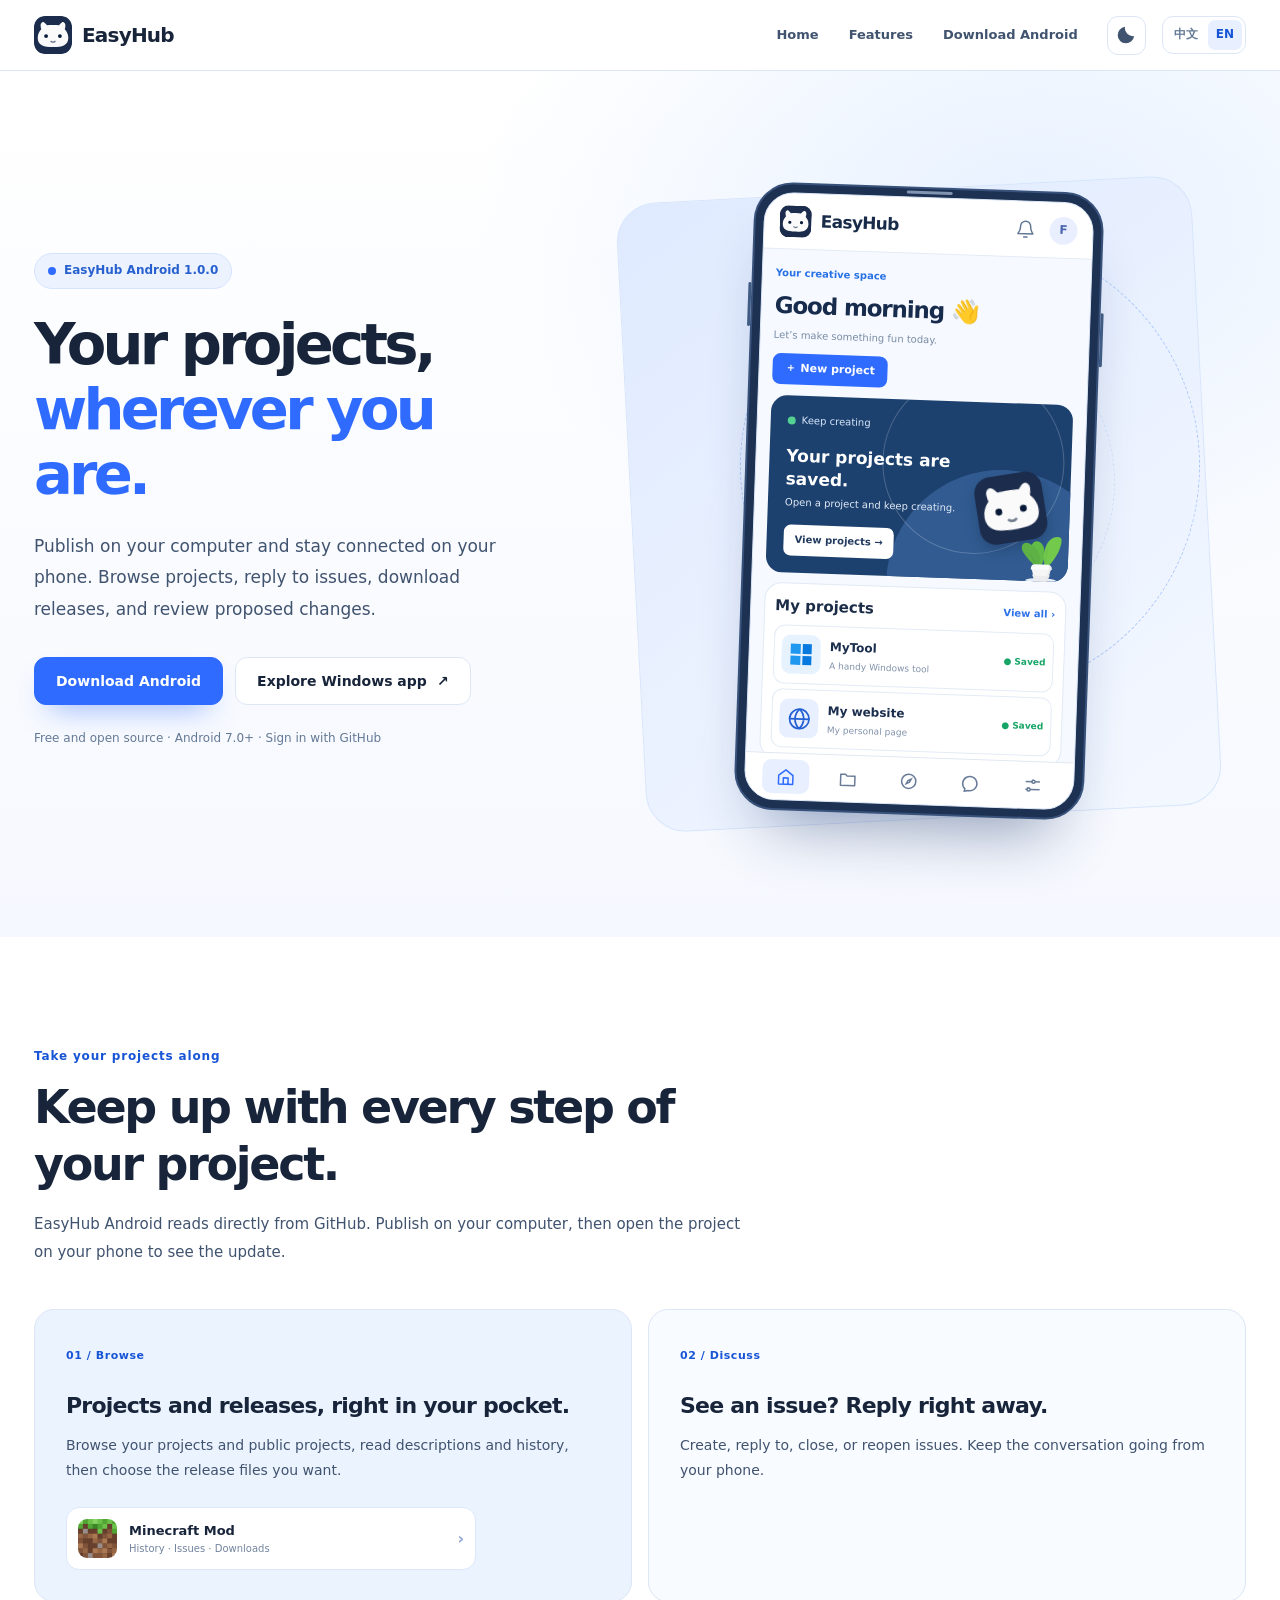
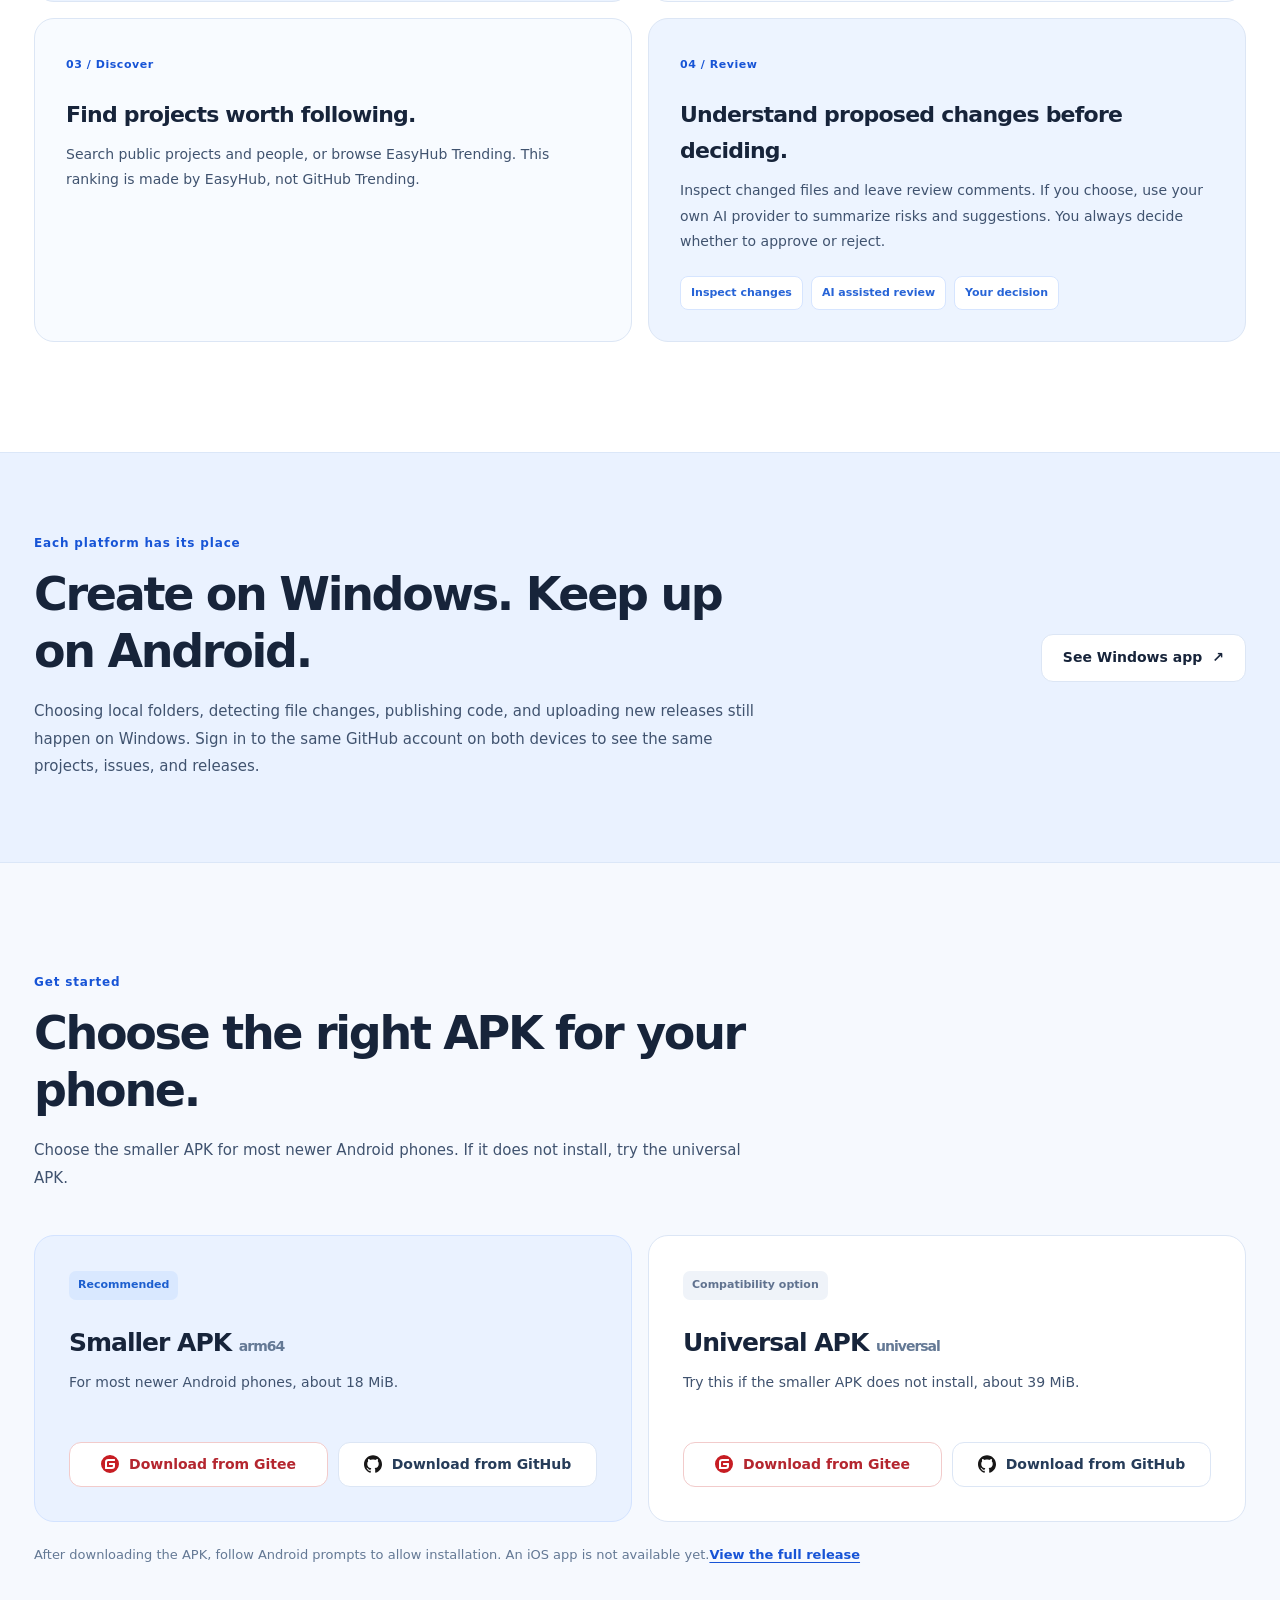
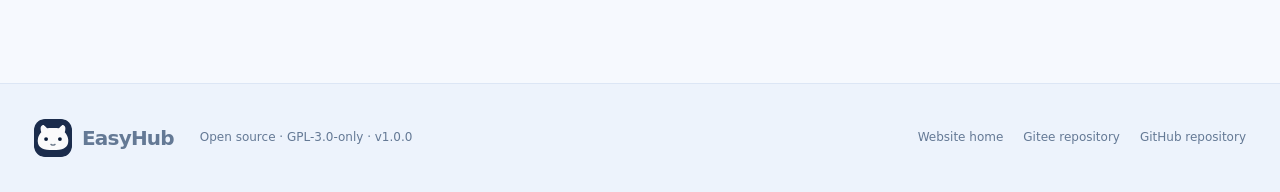
==== android-en.html @ 3a90b84a "Add simplified Android phone illustration" ====
<!doctype html>
<html lang="en">
<head>
  <meta charset="utf-8">
  <meta name="viewport" content="width=device-width, initial-scale=1">
  <title>EasyHub Android 1.0.0 | Your GitHub projects on the go</title>
  <meta name="description" content="EasyHub for Android helps you browse GitHub projects, reply to issues, download releases, and review proposed changes. Choose from two APKs.">
  <meta name="robots" content="index, follow, max-image-preview:large">
  <link rel="canonical" href="https://fufu-flash.github.io/easyhub-website/android-en.html">
  <link rel="alternate" hreflang="zh-CN" href="https://fufu-flash.github.io/easyhub-website/android.html">
  <link rel="alternate" hreflang="en" href="https://fufu-flash.github.io/easyhub-website/android-en.html">
  <link rel="alternate" hreflang="x-default" href="https://fufu-flash.github.io/easyhub-website/android-en.html">
  <meta property="og:type" content="website">
  <meta property="og:title" content="EasyHub Android | Your projects, wherever you are">
  <meta property="og:description" content="Browse projects, reply to issues, download releases, and review changes on your phone.">
  <meta property="og:image" content="https://fufu-flash.github.io/easyhub-website/assets/easyhub-social.png">
  <meta property="og:url" content="https://fufu-flash.github.io/easyhub-website/android-en.html">
  <meta name="twitter:card" content="summary_large_image">
  <script type="application/ld+json">{"@context":"https://schema.org","@type":"SoftwareApplication","name":"EasyHub for Android","operatingSystem":"Android 7.0+","applicationCategory":"DeveloperApplication","softwareVersion":"1.0.0","url":"https://fufu-flash.github.io/easyhub-website/android-en.html","downloadUrl":"https://gitee.com/HUAJILA/easy-hub/releases/download/v1.0.0/EasyHub-Android-1.0.0-arm64.apk","offers":{"@type":"Offer","price":"0","priceCurrency":"USD"}}</script>
  <script>
    (function(){
      var theme='',language='';
      try{theme=localStorage.getItem('easyhub-site-theme')||'';language=localStorage.getItem('easyhub-site-language')||''}catch(e){}
      var dark=window.matchMedia&&window.matchMedia('(prefers-color-scheme: dark)').matches;
      document.documentElement.dataset.theme=theme==='light'||theme==='dark'?theme:(dark?'dark':'light');
      if(!window.matchMedia||!window.matchMedia('(prefers-reduced-motion: reduce)').matches)document.documentElement.classList.add('motion-ready');
      var browser=(navigator.languages&&navigator.languages[0])||navigator.language||'en';
      // Direct navigation to the English page keeps the explicit language choice.
    })();
  </script>
  <link rel="icon" type="image/svg+xml" href="assets/easyhub-icon.svg">
  <link rel="stylesheet" href="assets/android-page.css">
  <link rel="stylesheet" href="assets/android-illustration.css">
  <script src="assets/android-page.js" defer></script>
</head>
<body>
  <header class="site-header">
    <nav class="page-wrap site-nav" aria-label="Main navigation">
      <a class="brand" href="./"><img src="assets/easyhub-icon.svg" alt=""><span>EasyHub</span></a>
      <div class="nav-links"><a href="./">Home</a><a href="#features">Features</a><a href="#download">Download Android</a></div>
      <button class="theme-toggle" type="button" aria-label="Switch to light mode" title="Switch to light mode" aria-pressed="true"><svg class="theme-sun" viewBox="0 0 24 24" fill="none" stroke="currentColor" stroke-width="2" stroke-linecap="round" aria-hidden="true"><circle cx="12" cy="12" r="4"/><path d="M12 2v2m0 16v2M4.93 4.93l1.42 1.42m11.3 11.3 1.42 1.42M2 12h2m16 0h2M4.93 19.07l1.42-1.42m11.3-11.3 1.42-1.42"/></svg><svg class="theme-moon" viewBox="0 0 24 24" fill="currentColor" aria-hidden="true"><path d="M20.87 13.16A9 9 0 0 1 10.84 3.13a9 9 0 1 0 10.03 10.03Z"/></svg></button>
      <div class="language-switch" role="group" aria-label="Language"><a href="android.html" data-lang="zh">中文</a><a href="android-en.html" data-lang="en" aria-current="page">EN</a></div>
    </nav>
  </header>
  <main>
    <section class="hero" aria-labelledby="hero-title">
      <div class="page-wrap hero-grid">
        <div class="hero-copy">
          <p class="eyebrow"><span class="status-dot"></span> EasyHub Android 1.0.0</p>
          <h1 id="hero-title">Your projects,<br><span>wherever you are.</span></h1>
          <p class="hero-lead">Publish on your computer and stay connected on your phone. Browse projects, reply to issues, download releases, and review proposed changes.</p>
          <div class="hero-actions"><a class="button primary" href="#download">Download Android</a><a class="button quiet" href="./">Explore Windows app <span aria-hidden="true">↗</span></a></div>
          <p class="hero-note">Free and open source · Android 7.0+ · Sign in with GitHub</p>
        </div>
        <div class="illustration" role="img" aria-label="Illustrated preview based on the EasyHub Android home screen">
          <span class="illustration-orbit orbit-one" aria-hidden="true"></span>
          <span class="illustration-orbit orbit-two" aria-hidden="true"></span>
          <div class="mobile-phone" aria-hidden="true">
            <span class="mobile-phone-speaker"></span>
            <div class="mobile-window">
            <div class="mobile-topbar"><div class="mobile-brand"><img src="assets/easyhub-icon.svg" alt=""><strong>EasyHub</strong></div><div class="mobile-top-actions"><svg viewBox="0 0 24 24" fill="none" stroke="currentColor" stroke-width="1.8" stroke-linecap="round" stroke-linejoin="round"><path d="M18 8a6 6 0 0 0-12 0c0 7-3 8-3 9h18c0-1-3-2-3-9M10 21h4"/></svg><span class="mobile-avatar">F</span></div></div>
            <div class="mobile-content">
              <div class="mobile-intro"><small>Your creative space</small><strong>Good morning 👋</strong><p>Let’s make something fun today.</p><span class="mobile-new">＋ New project</span></div>
              <div class="mobile-feature"><span class="mobile-feature-kicker"><i></i>Keep creating</span><strong>Your projects are saved.</strong><p>Open a project and keep creating.</p><span class="mobile-feature-button">View projects →</span><img class="mobile-feature-icon" src="assets/easyhub-icon.svg" alt=""><img class="mobile-feature-plant" src="assets/easyhub-potted-plant.svg" alt=""></div>
              <div class="mobile-projects"><div class="mobile-projects-head"><strong>My projects</strong><span>View all ›</span></div>
                <div class="mobile-project"><span class="mobile-project-icon windows-mark"><i></i><i></i><i></i><i></i></span><span class="mobile-project-copy"><strong>MyTool</strong><small>A handy Windows tool</small></span><span class="mobile-saved">● Saved</span></div>
                <div class="mobile-project"><span class="mobile-project-icon globe-mark"><svg viewBox="0 0 24 24" fill="none" stroke="currentColor" stroke-width="1.6"><circle cx="12" cy="12" r="9"/><path d="M3 12h18M12 3c3 3 4 6 4 9s-1 6-4 9M12 3c-3 3-4 6-4 9s1 6 4 9"/></svg></span><span class="mobile-project-copy"><strong>My website</strong><small>My personal page</small></span><span class="mobile-saved">● Saved</span></div>
              </div>
            </div>
            <div class="mobile-tabs"><span class="active"><svg viewBox="0 0 24 24" fill="none" stroke="currentColor" stroke-width="1.9" stroke-linejoin="round"><path d="m3 10 9-7 9 7v11H3zM9 21v-8h6v8"/></svg></span><span><svg viewBox="0 0 24 24" fill="none" stroke="currentColor" stroke-width="1.9" stroke-linejoin="round"><path d="M3 6h6l2 2h10v12H3z"/></svg></span><span><svg viewBox="0 0 24 24" fill="none" stroke="currentColor" stroke-width="1.9"><circle cx="12" cy="12" r="9"/><path d="m15 9-2 4-4 2 2-4z"/></svg></span><span><svg viewBox="0 0 24 24" fill="none" stroke="currentColor" stroke-width="1.9" stroke-linejoin="round"><path d="M5 19a9 9 0 1 1 4 2l-5 1z"/></svg></span><span><svg viewBox="0 0 24 24" fill="none" stroke="currentColor" stroke-width="1.9"><path d="M3 7h9m3 0h6M3 17h3m3 0h12"/><circle cx="13" cy="7" r="2"/><circle cx="7" cy="17" r="2"/></svg></span></div>
            </div>
          </div>
        </div>
      </div>
    </section>
    <section class="features" id="features" aria-labelledby="features-title">
      <div class="page-wrap">
        <div class="section-head reveal"><p class="kicker">Take your projects along</p><h2 id="features-title">Keep up with every step of your project.</h2><p>EasyHub Android reads directly from GitHub. Publish on your computer, then open the project on your phone to see the update.</p></div>
        <div class="feature-grid">
          <article class="feature-card large reveal"><span class="feature-number">01 / Browse</span><h3>Projects and releases, right in your pocket.</h3><p>Browse your projects and public projects, read descriptions and history, then choose the release files you want.</p><div class="card-preview"><span class="preview-icon"><img src="assets/minecraft-grass-block.png" alt=""></span><span><strong>Minecraft Mod</strong><small>History · Issues · Downloads</small></span><b>›</b></div></article>
          <article class="feature-card reveal"><span class="feature-number">02 / Discuss</span><h3>See an issue? Reply right away.</h3><p>Create, reply to, close, or reopen issues. Keep the conversation going from your phone.</p></article>
          <article class="feature-card reveal"><span class="feature-number">03 / Discover</span><h3>Find projects worth following.</h3><p>Search public projects and people, or browse EasyHub Trending. This ranking is made by EasyHub, not GitHub Trending.</p></article>
          <article class="feature-card wide reveal"><span class="feature-number">04 / Review</span><h3>Understand proposed changes before deciding.</h3><p>Inspect changed files and leave review comments. If you choose, use your own AI provider to summarize risks and suggestions. You always decide whether to approve or reject.</p><div class="review-tags"><span>Inspect changes</span><span>AI assisted review</span><span>Your decision</span></div></article>
        </div>
      </div>
    </section>
    <section class="together" aria-labelledby="together-title">
      <div class="page-wrap together-inner reveal"><div><p class="kicker">Each platform has its place</p><h2 id="together-title">Create on Windows. Keep up on Android.</h2><p>Choosing local folders, detecting file changes, publishing code, and uploading new releases still happen on Windows. Sign in to the same GitHub account on both devices to see the same projects, issues, and releases.</p></div><a class="button quiet" href="./">See Windows app <span aria-hidden="true">↗</span></a></div>
    </section>
    <section class="download" id="download" aria-labelledby="download-title">
      <div class="page-wrap"><div class="section-head reveal"><p class="kicker">Get started</p><h2 id="download-title">Choose the right APK for your phone.</h2><p>Choose the smaller APK for most newer Android phones. If it does not install, try the universal APK.</p></div>
        <div class="download-grid">
          <article class="download-card primary-card reveal"><span class="package-badge">Recommended</span><h3>Smaller APK <span>arm64</span></h3><p>For most newer Android phones, about 18 MiB.</p><div class="download-actions"><a class="button gitee" href="https://gitee.com/HUAJILA/easy-hub/releases/download/v1.0.0/EasyHub-Android-1.0.0-arm64.apk"><img src="assets/gitee.svg" alt=""> Download from Gitee</a><a class="button github" href="https://github.com/FuFu-Flash/EasyHub/releases/download/v1.0.0/EasyHub-Android-1.0.0-arm64.apk"><img src="assets/github.svg" alt=""> Download from GitHub</a></div></article>
          <article class="download-card reveal"><span class="package-badge pale">Compatibility option</span><h3>Universal APK <span>universal</span></h3><p>Try this if the smaller APK does not install, about 39 MiB.</p><div class="download-actions"><a class="button gitee" href="https://gitee.com/HUAJILA/easy-hub/releases/download/v1.0.0/EasyHub-Android-1.0.0-universal.apk"><img src="assets/gitee.svg" alt=""> Download from Gitee</a><a class="button github" href="https://github.com/FuFu-Flash/EasyHub/releases/download/v1.0.0/EasyHub-Android-1.0.0-universal.apk"><img src="assets/github.svg" alt=""> Download from GitHub</a></div></article>
        </div>
        <p class="install-note reveal">After downloading the APK, follow Android prompts to allow installation. An iOS app is not available yet.<a href="https://gitee.com/HUAJILA/easy-hub/releases/tag/v1.0.0">View the full release</a></p>
      </div>
    </section>
  </main>
  <footer><div class="page-wrap footer-inner"><a class="brand" href="./"><img src="assets/easyhub-icon.svg" alt=""><span>EasyHub</span></a><span>Open source · GPL-3.0-only · v1.0.0</span><div><a href="./">Website home</a><a href="https://gitee.com/HUAJILA/easy-hub">Gitee repository</a><a href="https://github.com/FuFu-Flash/EasyHub">GitHub repository</a></div></div></footer>
</body>
</html>
---- assets/android-page.css ----
:root{--bg:#f6f9fe;--surface:#fff;--surface-alt:#edf4ff;--ink:#17243a;--ink-2:#40536f;--muted:#647995;--line:#dce6f5;--blue:#2f6bfe;--blue-deep:#1754d6;--shadow:0 28px 72px -35px rgba(33,73,146,.34);font-family:"Segoe UI","Microsoft YaHei UI","PingFang SC",system-ui,sans-serif;color-scheme:light}
html{scroll-behavior:smooth;scroll-padding-top:85px}
*{box-sizing:border-box}
body{margin:0;background:var(--bg);color:var(--ink);line-height:1.65}
a{color:inherit;text-decoration:none}
button{font:inherit}
button,a{-webkit-tap-highlight-color:transparent}
:focus-visible{outline:3px solid #83adff;outline-offset:3px}
.page-wrap{max-width:1320px;padding:0 34px;margin:0 auto}
.site-header{position:sticky;top:0;z-index:10;background:rgba(255,255,255,.94);border-bottom:1px solid var(--line);backdrop-filter:blur(16px);-webkit-backdrop-filter:blur(16px)}
.site-nav{min-height:70px;display:flex;align-items:center;gap:16px}
.brand{display:inline-flex;align-items:center;gap:10px;white-space:nowrap;font-size:20px;font-weight:800;letter-spacing:-.04em}
.brand img{width:38px;height:38px;border-radius:11px}
.nav-links{display:flex;align-items:center;gap:4px;margin-left:auto;background:transparent}
.nav-links a{padding:8px 13px;border-radius:10px;font-size:13px;font-weight:700;color:var(--ink-2)}
.nav-links a:hover{background:var(--surface-alt);color:var(--blue-deep)}
.theme-toggle{width:39px;height:39px;flex:none;display:grid;place-items:center;border:1px solid var(--line);border-radius:11px;background:var(--surface);color:var(--ink-2);cursor:pointer}
.theme-toggle svg{grid-area:1/1;width:22px;height:22px}
html[data-theme=light] .theme-sun,html[data-theme=dark] .theme-moon{display:none}
.language-switch{display:flex;align-items:center;gap:2px;padding:3px;border:1px solid var(--line);border-radius:11px;background:var(--surface)}
.language-switch a{min-width:31px;padding:5px 8px;border-radius:7px;text-align:center;font-size:12px;font-weight:700;color:var(--muted)}
.language-switch a[aria-current=page]{background:#e8f0ff;color:var(--blue-deep)}
.hero{padding:90px 0 96px;overflow:hidden;background:radial-gradient(ellipse at 81% 17%,#e7f1ff 0,transparent 38%),linear-gradient(180deg,#fff,#f5f8fe)}
.hero-grid{display:grid;grid-template-columns:minmax(0,.86fr) minmax(0,1.14fr);gap:clamp(30px,5vw,80px);align-items:center}
.hero-copy{position:relative;z-index:1}
.eyebrow{display:inline-flex;align-items:center;gap:8px;margin:0 0 23px;padding:7px 13px;border:1px solid #d5e3ff;border-radius:999px;background:#ecf3ff;color:#2861cf;font-size:12px;font-weight:800}
.status-dot{width:8px;height:8px;border-radius:50%;background:var(--blue)}
.hero h1{margin:0;font-size:clamp(44px,4.5vw,65px);line-height:1.13;letter-spacing:-.065em}
.hero h1 span{color:var(--blue)}
.hero-lead{max-width:545px;margin:24px 0 0;color:var(--ink-2);font-size:17px;line-height:1.85}
.hero-actions{display:flex;gap:12px;flex-wrap:wrap;margin-top:32px}
.button{min-height:48px;display:inline-flex;align-items:center;justify-content:center;gap:10px;padding:11px 21px;border:1px solid var(--line);border-radius:12px;font-size:14px;font-weight:750;text-align:center;transition:transform .23s,box-shadow .23s,background-color .23s,border-color .23s}
.button:hover{transform:translateY(-2px)}
.button.primary{background:var(--blue);border-color:var(--blue);color:#fff;box-shadow:0 15px 30px -16px rgba(47,107,254,.75)}
.button.primary:hover{background:#205be8}
.button.quiet{background:var(--surface);color:var(--ink)}
.hero-note{margin:24px 0 0;color:var(--muted);font-size:12px}
.illustration{position:relative;min-height:535px;display:grid;place-items:center;isolation:isolate}
.illustration::before{content:"";position:absolute;inset:28px 4% 15px;border-radius:40px;background:linear-gradient(145deg,#dfeaff,#f4f8ff);border:1px solid #d7e5fb;transform:rotate(-3deg);z-index:-2}
.illustration-orbit{position:absolute;z-index:-1;border-radius:50%;border:1px dashed #abc7fc}
.orbit-one{width:460px;height:460px;right:7%;top:11%}
.orbit-two{width:330px;height:330px;right:20%;top:23%;border-color:#d3e3fc}
.android-preview-slot{width:250px;height:475px;border:1px solid #d4e1f4;border-radius:36px;background:rgba(255,255,255,.42);box-shadow:0 28px 55px -38px rgba(22,51,103,.22)}
.phone{position:relative;width:250px;height:475px;padding:11px;background:#1d3153;border:2px solid #37517b;border-radius:38px;box-shadow:0 45px 67px -38px rgba(22,51,103,.58);transform:rotate(3deg)}
.phone-speaker{position:absolute;z-index:2;width:65px;height:8px;top:8px;left:calc(50% - 32px);border-radius:0 0 9px 9px;background:#1d3153}
.phone-screen{position:relative;height:100%;padding:17px 14px 0;overflow:hidden;border-radius:28px;background:#f8faff;color:#17243a}
.phone-header{display:flex;align-items:center;justify-content:space-between;padding-bottom:22px}
.phone-logo{display:flex;align-items:center;gap:6px;color:#17243a;font-size:15px;font-weight:800}
.phone-logo img{width:25px;height:25px;border-radius:7px}
.phone-avatar{width:25px;height:25px;display:grid;place-items:center;border-radius:50%;background:#e4efff;color:#3975d8;font-size:11px;font-weight:800}
.phone-welcome{color:#17243a;font-size:18px;font-weight:800;line-height:1.3}
.phone-welcome span{display:block;margin-top:6px;color:#758aa8;font-size:10px;font-weight:500}
.phone-section-title{display:flex;justify-content:space-between;align-items:center;margin:25px 0 12px;color:#273d61;font-size:12px;font-weight:800}
.phone-section-title span{font-size:9px;color:#2f6bfe}
.phone-project{display:flex;align-items:center;gap:8px;margin:7px 0;padding:9px;border:1px solid #e1eaf7;border-radius:11px;background:#fff}
.phone-project img,.project-icon-blue{width:35px;height:35px;flex:none;border-radius:9px}
.project-icon-blue{display:grid;place-items:center;background:#e3f0ff;color:#3381eb;font-weight:800}
.phone-project div{min-width:0;flex:1}.phone-project strong,.phone-project small{display:block;white-space:nowrap}.phone-project strong{font-size:11px;line-height:1.3}.phone-project small{margin-top:3px;color:#8799b0;font-size:8px}.phone-project>span:last-child{color:#9cb0d0}
.phone-section-title.second{margin-top:20px}
.phone-activity{display:flex;gap:8px;align-items:start;padding:10px;border-radius:10px;background:#eaf2ff}.activity-dot{width:7px;height:7px;flex:none;margin-top:4px;border-radius:50%;background:#54c993}.phone-activity strong,.phone-activity small{display:block}.phone-activity strong{font-size:9px}.phone-activity small{font-size:8px;color:#7d90ac}
.phone-bottom{position:absolute;bottom:0;left:0;right:0;display:flex;justify-content:space-around;padding:12px 8px 14px;border-top:1px solid #e7edf7;background:#fff;color:#8ca0ba;font-size:9px}.phone-bottom .active{color:#2f6bfe;font-weight:800}
.note-card{position:absolute;z-index:1;display:flex;align-items:center;gap:7px;padding:12px 14px;border:1px solid #e1e9f6;border-radius:13px;background:#fff;box-shadow:var(--shadow);font-size:11px;transform:rotate(-4deg)}.note-card small{color:#93a3b9;font-size:9px}.note-left{top:18%;left:1%}.note-right{right:0;bottom:19%;transform:rotate(5deg)}.note-dot{width:9px;height:9px;border-radius:50%;background:#54c993}.note-icon{display:grid;place-items:center;width:22px;height:22px;border-radius:50%;background:#dff7e9;color:#2cab69;font-weight:800}
.features{padding:110px 0;background:var(--surface)}.section-head{max-width:720px;margin-bottom:43px}.kicker{margin:0 0 12px;color:var(--blue-deep);font-size:12px;font-weight:800;letter-spacing:.07em}.section-head h2,.together h2{margin:0;font-size:clamp(32px,3.6vw,46px);line-height:1.25;letter-spacing:-.05em}.section-head>p:last-child,.together p:last-of-type{margin:17px 0 0;color:var(--ink-2);font-size:15px;line-height:1.85}
.feature-grid{display:grid;grid-template-columns:repeat(2,minmax(0,1fr));gap:16px}.feature-card{position:relative;overflow:hidden;min-height:230px;padding:31px;border:1px solid var(--line);border-radius:20px;background:#f8fbff;transition:transform .25s,box-shadow .25s}.feature-card:hover{transform:translateY(-4px);box-shadow:var(--shadow)}.feature-card.large{background:#ebf3ff}.feature-card.wide{background:#edf4ff}.feature-number{color:var(--blue-deep);font-size:11px;font-weight:850;letter-spacing:.05em}.feature-card h3{margin:20px 0 9px;font-size:22px;letter-spacing:-.035em}.feature-card p{max-width:570px;margin:0;color:var(--ink-2);font-size:14px;line-height:1.8}.card-preview{display:flex;align-items:center;gap:12px;max-width:410px;margin-top:24px;padding:11px;border:1px solid #dbe7fa;border-radius:13px;background:#fff}.preview-icon img{display:block;width:39px;height:39px;border-radius:9px}.card-preview strong,.card-preview small{display:block}.card-preview strong{font-size:13px}.card-preview small{color:#7385a0;font-size:10px}.card-preview>b{margin-left:auto;color:#8ba6cf}.review-tags{display:flex;gap:8px;flex-wrap:wrap;margin-top:22px}.review-tags span{padding:7px 10px;border:1px solid #d6e5ff;border-radius:8px;background:#fff;color:#2764d7;font-size:11px;font-weight:750}
.together{padding:81px 0;background:#eaf2ff;border-block:1px solid #dbe7f8}.together-inner{display:flex;align-items:center;justify-content:space-between;gap:30px}.together-inner>div{max-width:730px}.together .button{flex:none}
.download{padding:110px 0 118px;background:var(--bg)}.download-grid{display:grid;grid-template-columns:repeat(2,minmax(0,1fr));gap:16px}.download-card{padding:34px;border:1px solid var(--line);border-radius:20px;background:var(--surface)}.download-card.primary-card{background:#eaf2ff;border-color:#d3e3ff}.package-badge{display:inline-block;padding:5px 9px;border-radius:7px;background:#d9e8ff;color:#1d5fcf;font-size:11px;font-weight:800}.package-badge.pale{background:#eff3f9;color:#60728f}.download-card h3{margin:22px 0 8px;font-size:25px;letter-spacing:-.04em}.download-card h3 span{font-size:14px;font-weight:600;color:var(--muted)}.download-card p{min-height:45px;margin:0;color:var(--ink-2);font-size:14px}.download-actions{display:grid;grid-template-columns:repeat(2,minmax(0,1fr));gap:10px;margin-top:26px}.download-actions .button{min-height:45px;padding:10px 12px}.download-actions img{width:18px;height:18px}.button.gitee{background:#fff;border-color:#f2cbcb;color:#b4262f}.button.github{background:#fff;color:#263c59}.install-note{margin:22px 0 0;color:var(--muted);font-size:13px}.install-note a{color:var(--blue-deep);font-weight:700;text-decoration:underline;text-underline-offset:3px}
footer{padding:35px 0;background:#edf3fc;border-top:1px solid var(--line)}.footer-inner{display:flex;align-items:center;gap:26px;color:var(--muted);font-size:12px}.footer-inner>div{display:flex;gap:20px;margin-left:auto}.footer-inner a:hover{color:var(--blue-deep)}
.reveal{opacity:1;transform:none;transition:opacity .65s,transform .65s}html.motion-ready .reveal:not(.in){opacity:0;transform:translateY(20px)}html.motion-ready .reveal.in{opacity:1;transform:none}
@keyframes rise{from{opacity:0;transform:translateY(18px)}to{opacity:1;transform:translateY(0)}}@keyframes phone-rise{from{opacity:0;transform:translateY(24px) rotate(7deg)}to{opacity:1;transform:translateY(0) rotate(3deg)}}html.motion-ready .hero-copy>*{animation:rise .6s both}html.motion-ready .hero-copy>*:nth-child(1){animation-delay:.05s}html.motion-ready .hero-copy>*:nth-child(2){animation-delay:.13s}html.motion-ready .hero-copy>*:nth-child(3){animation-delay:.21s}html.motion-ready .hero-copy>*:nth-child(4){animation-delay:.29s}html.motion-ready .hero-copy>*:nth-child(5){animation-delay:.37s}html.motion-ready .phone{animation:phone-rise .75s .27s both}
html[data-theme=dark]{--bg:#101a2a;--surface:#16243a;--surface-alt:#1e3356;--ink:#f1f5fc;--ink-2:#c6d3e6;--muted:#a9b9d0;--line:#31425e;--shadow:0 28px 72px -35px rgba(0,0,0,.62);color-scheme:dark}
html[data-theme=dark] .site-header{background:rgba(16,26,42,.95)}html[data-theme=dark] .nav-links{background:transparent}html[data-theme=dark] .language-switch a[aria-current=page]{background:#1c3568;color:#b9d2ff}
html[data-theme=dark] .hero{background:radial-gradient(ellipse at 82% 17%,#1b3357,transparent 40%),#101a2a}html[data-theme=dark] .eyebrow{background:#1b3357;border-color:#2d4c82;color:#adc9ff}html[data-theme=dark] .illustration::before{background:linear-gradient(145deg,#1d3355,#263f67);border-color:#3a5883}html[data-theme=dark] .illustration-orbit{border-color:#466a9f}html[data-theme=dark] .note-card{background:#203552;border-color:#395374}html[data-theme=dark] .note-card small{color:#bdcce1}
html[data-theme=dark] .android-preview-slot{background:rgba(22,36,58,.45);border-color:#3a5883}
html[data-theme=dark] .features{background:#101a2a}html[data-theme=dark] .feature-card{background:#172840}html[data-theme=dark] .feature-card.large,html[data-theme=dark] .feature-card.wide{background:#1b3050}html[data-theme=dark] .card-preview,html[data-theme=dark] .review-tags span{background:#233956;border-color:#3a5883}html[data-theme=dark] .together{background:#192d4c;border-color:#344e74}html[data-theme=dark] .download-card.primary-card{background:#192d4c;border-color:#34517e}html[data-theme=dark] .package-badge{background:#284b80;color:#dceaff}html[data-theme=dark] .package-badge.pale{background:#263850;color:#c8d5e9}html[data-theme=dark] .button.gitee,html[data-theme=dark] .button.github{background:#233956}html[data-theme=dark] footer{background:#14223a}
@media(max-width:1000px){.hero-grid{grid-template-columns:1fr}.hero-copy{max-width:680px}.illustration{min-height:515px}.feature-grid{grid-template-columns:1fr 1fr}}
@media(max-width:700px){.page-wrap{padding:0 20px}.site-nav{gap:8px}.brand{font-size:17px}.brand img{width:34px;height:34px}.nav-links{display:none}.theme-toggle{margin-left:auto;width:35px;height:35px}.language-switch a{min-width:28px;padding-inline:5px}.hero{padding:55px 0 65px}.hero h1{font-size:clamp(38px,9.6vw,52px)}.hero-lead{font-size:15px}.illustration{min-height:460px}.illustration::before{inset:25px 0 18px}.orbit-one{width:340px;height:340px}.orbit-two{width:270px;height:270px}.phone,.android-preview-slot{width:220px;height:430px}.phone-project{padding:7px}.note-card{padding:8px;font-size:10px}.note-left{left:-2%;top:16%}.note-right{right:-2%;bottom:17%}.features,.download{padding:78px 0}.feature-grid,.download-grid{grid-template-columns:1fr}.feature-card{min-height:auto;padding:26px}.together{padding:62px 0}.together-inner{display:block}.together .button{margin-top:25px}.download-card{padding:26px}.footer-inner{flex-wrap:wrap}.footer-inner>div{width:100%;margin:0}}
@media(max-width:390px){.page-wrap{padding:0 16px}.hero-actions .button{padding-inline:14px;font-size:12px}.illustration{min-height:440px}.note-card small{display:none}.download-actions{grid-template-columns:1fr}}
@media(max-width:900px){html[data-theme=dark] .nav-links{background:transparent}}
@media(prefers-reduced-motion:reduce){html{scroll-behavior:auto}html.motion-ready .reveal:not(.in){opacity:1;transform:none}html.motion-ready .hero-copy>*,html.motion-ready .phone{animation:none}.reveal,.button,.feature-card{transition:none}}
---- assets/android-illustration.css ----
/* A concise, hand drawn Android preview in the style of the Windows hero. */
.illustration { min-height: 680px; }
.illustration::before { inset: 28px 6% 22px; }

.mobile-phone {
  position: relative;
  width: 350px;
  height: 628px;
  padding: 8px;
  border: 2px solid #38527b;
  border-radius: 39px;
  background: #1d3153;
  box-shadow: 0 42px 64px -32px rgba(22, 51, 103, .48);
  transform: rotate(2deg);
}
.mobile-phone::before, .mobile-phone::after {
  position: absolute;
  width: 3px;
  border-radius: 3px;
  background: #405b83;
  content: "";
}
.mobile-phone::before { top: 99px; left: -5px; height: 44px; }
.mobile-phone::after { top: 118px; right: -5px; height: 54px; }
.mobile-phone-speaker {
  position: absolute;
  z-index: 3;
  top: 2px;
  left: calc(50% - 23px);
  width: 46px;
  height: 3px;
  border-radius: 3px;
  background: #8194b2;
}

.mobile-window {
  position: relative;
  width: 100%;
  height: 100%;
  overflow: hidden;
  border: 1px solid #dce7f6;
  border-radius: 30px;
  background: #f6f9ff;
  color: #17243a;
}

.mobile-topbar {
  height: 56px;
  display: flex;
  align-items: center;
  justify-content: space-between;
  padding: 0 15px;
  border-bottom: 1px solid #e2eaf5;
  background: #fff;
}
.mobile-brand, .mobile-top-actions { display: flex; align-items: center; }
.mobile-brand { gap: 9px; }
.mobile-brand img { width: 32px; height: 32px; border-radius: 9px; }
.mobile-brand strong { color: #182b49; font-size: 17px; letter-spacing: -.04em; }
.mobile-top-actions { gap: 14px; color: #627794; }
.mobile-top-actions svg { width: 20px; height: 20px; }
.mobile-avatar {
  width: 28px;
  height: 28px;
  display: grid;
  place-items: center;
  border-radius: 50%;
  background: #e9efff;
  color: #4a67ae;
  font-size: 12px;
  font-weight: 800;
}

.mobile-content { padding: 16px 13px 54px; }
.mobile-intro small { display: block; color: #2871e5; font-size: 10px; font-weight: 800; }
.mobile-intro strong { display: block; margin-top: 5px; color: #172c4c; font-size: 23px; letter-spacing: -.05em; }
.mobile-intro p { margin: 3px 0 0; color: #798ca5; font-size: 10px; }
.mobile-new {
  height: 31px;
  display: inline-flex;
  align-items: center;
  margin-top: 9px;
  padding: 0 13px;
  border-radius: 8px;
  background: #2f6bfe;
  color: #fff;
  font-size: 11px;
  font-weight: 800;
}

.mobile-feature {
  position: relative;
  min-height: 165px;
  margin-top: 11px;
  padding: 17px;
  overflow: hidden;
  border-radius: 16px;
  background: #1d416f;
  color: #fff;
}
.mobile-feature::before {
  position: absolute;
  right: -49px;
  bottom: -120px;
  width: 230px;
  height: 230px;
  border-radius: 50%;
  background: #315b91;
  content: "";
}
.mobile-feature::after {
  position: absolute;
  right: 7px;
  top: -30px;
  width: 180px;
  height: 180px;
  border: 1px solid rgba(255, 255, 255, .2);
  border-radius: 50%;
  content: "";
}
.mobile-feature-kicker, .mobile-feature strong, .mobile-feature p, .mobile-feature-button { position: relative; z-index: 2; }
.mobile-feature-kicker { display: flex; align-items: center; gap: 6px; color: #d6e7fa; font-size: 10px; }
.mobile-feature-kicker i { width: 8px; height: 8px; border-radius: 50%; background: #52d190; }
.mobile-feature strong { display: block; max-width: 226px; margin-top: 16px; font-size: 17px; line-height: 1.3; }
.mobile-feature p { margin: 5px 0 0; color: #e0e9f6; font-size: 10px; }
.mobile-feature-button {
  display: inline-block;
  margin-top: 14px;
  padding: 7px 11px;
  border-radius: 7px;
  background: #fff;
  color: #233b60;
  font-size: 10px;
  font-weight: 800;
}
.mobile-feature-icon {
  position: absolute;
  z-index: 2;
  right: 25px;
  bottom: 38px;
  width: 68px;
  height: 68px;
  transform: rotate(-11deg);
  filter: drop-shadow(0 6px 7px rgba(5, 19, 44, .24));
}
.mobile-feature-plant { position: absolute; z-index: 3; right: -8px; bottom: -10px; width: 69px; height: 69px; }

.mobile-projects {
  margin-top: 10px;
  padding: 10px;
  border: 1px solid #e1eaf5;
  border-radius: 17px;
  background: #fff;
}
.mobile-projects-head { display: flex; align-items: center; justify-content: space-between; margin-bottom: 7px; }
.mobile-projects-head strong { color: #1b2c47; font-size: 15px; }
.mobile-projects-head > span { color: #2e72e9; font-size: 10px; font-weight: 700; }
.mobile-project {
  min-height: 59px;
  display: flex;
  align-items: center;
  gap: 9px;
  margin-top: 5px;
  padding: 7px;
  border: 1px solid #e3ebf6;
  border-radius: 11px;
  background: #fff;
}
.mobile-project-icon { flex: none; width: 39px; height: 39px; border-radius: 9px; }
.windows-mark { display: grid; grid-template-columns: repeat(2, 1fr); grid-template-rows: repeat(2, 1fr); gap: 2px; padding: 9px; background: #e7f2ff; }
.windows-mark i { background: #2098f0; }
.windows-mark i:nth-child(2), .windows-mark i:nth-child(4) { background: #087adf; }
.globe-mark { display: grid; place-items: center; background: #e8efff; color: #2460d4; }
.globe-mark svg { width: 26px; height: 26px; }
.mobile-project-copy { min-width: 0; flex: 1; }
.mobile-project-copy strong, .mobile-project-copy small { display: block; overflow: hidden; white-space: nowrap; text-overflow: ellipsis; }
.mobile-project-copy strong { color: #1a2d4d; font-size: 12px; }
.mobile-project-copy small { margin-top: 2px; color: #8192a9; font-size: 9px; }
.mobile-saved { color: #16a566; font-size: 9px; font-weight: 800; white-space: nowrap; }

.mobile-tabs {
  position: absolute;
  right: 0;
  bottom: 0;
  left: 0;
  height: 47px;
  display: flex;
  align-items: center;
  justify-content: space-around;
  padding: 3px 10px;
  border-top: 1px solid #e1e8f2;
  background: #fff;
}
.mobile-tabs span { width: 47px; height: 34px; display: grid; place-items: center; border-radius: 9px; color: #687b98; }
.mobile-tabs span.active { background: #e8f0ff; color: #2f6bfe; }
.mobile-tabs svg { width: 19px; height: 19px; }

@keyframes mobile-phone-enter {
  from { opacity: 0; transform: translateY(16px) rotate(4deg); }
  to { opacity: 1; transform: translateY(0) rotate(2deg); }
}
html.motion-ready .mobile-phone { animation: mobile-phone-enter .7s .2s both; }
@media (max-width: 700px) { .illustration { min-height: 655px; } .illustration::before { inset: 25px 0 22px; } }
@media (max-width: 350px) {
  .illustration { min-height: 540px; }
  .mobile-phone { transform: scale(.8) rotate(2deg); }
  @keyframes mobile-phone-enter {
    from { opacity: 0; transform: translateY(16px) scale(.8) rotate(4deg); }
    to { opacity: 1; transform: translateY(0) scale(.8) rotate(2deg); }
  }
}
@media (prefers-reduced-motion: reduce) { html.motion-ready .mobile-phone { animation: none; } }
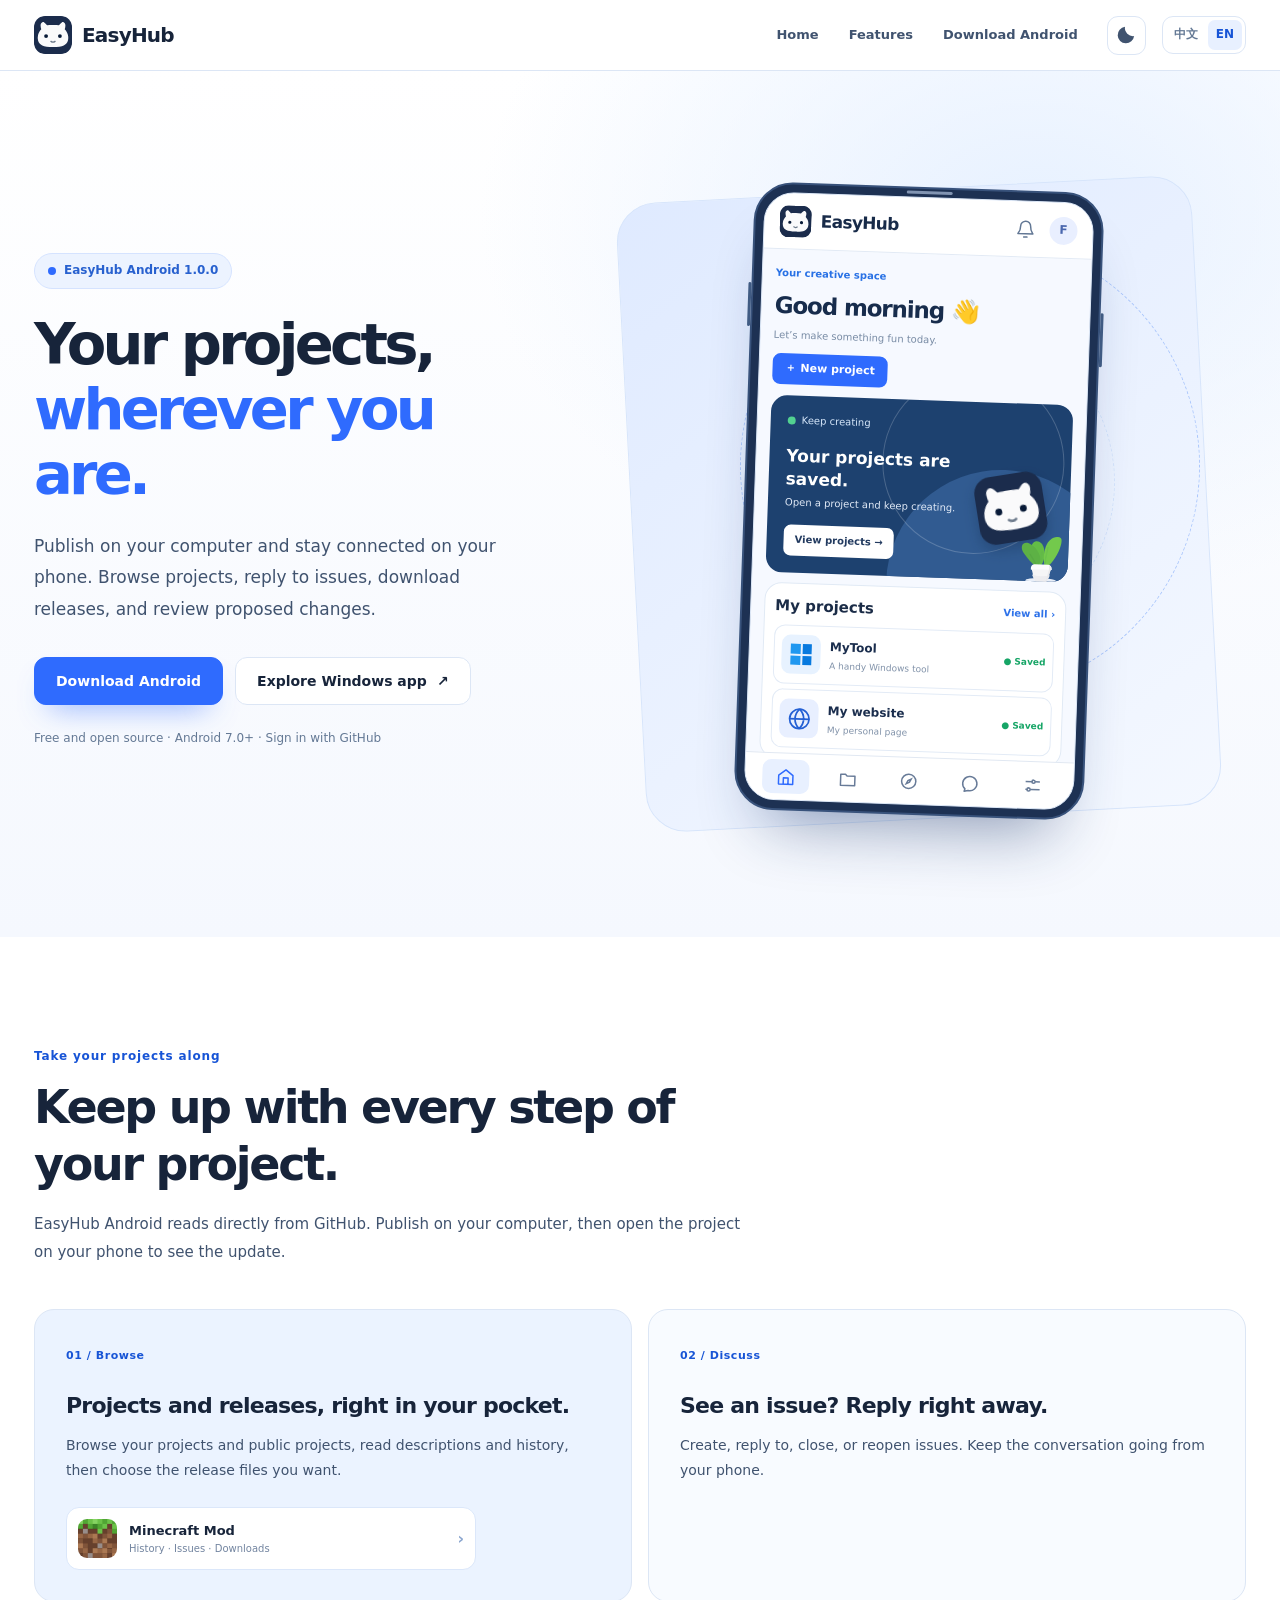
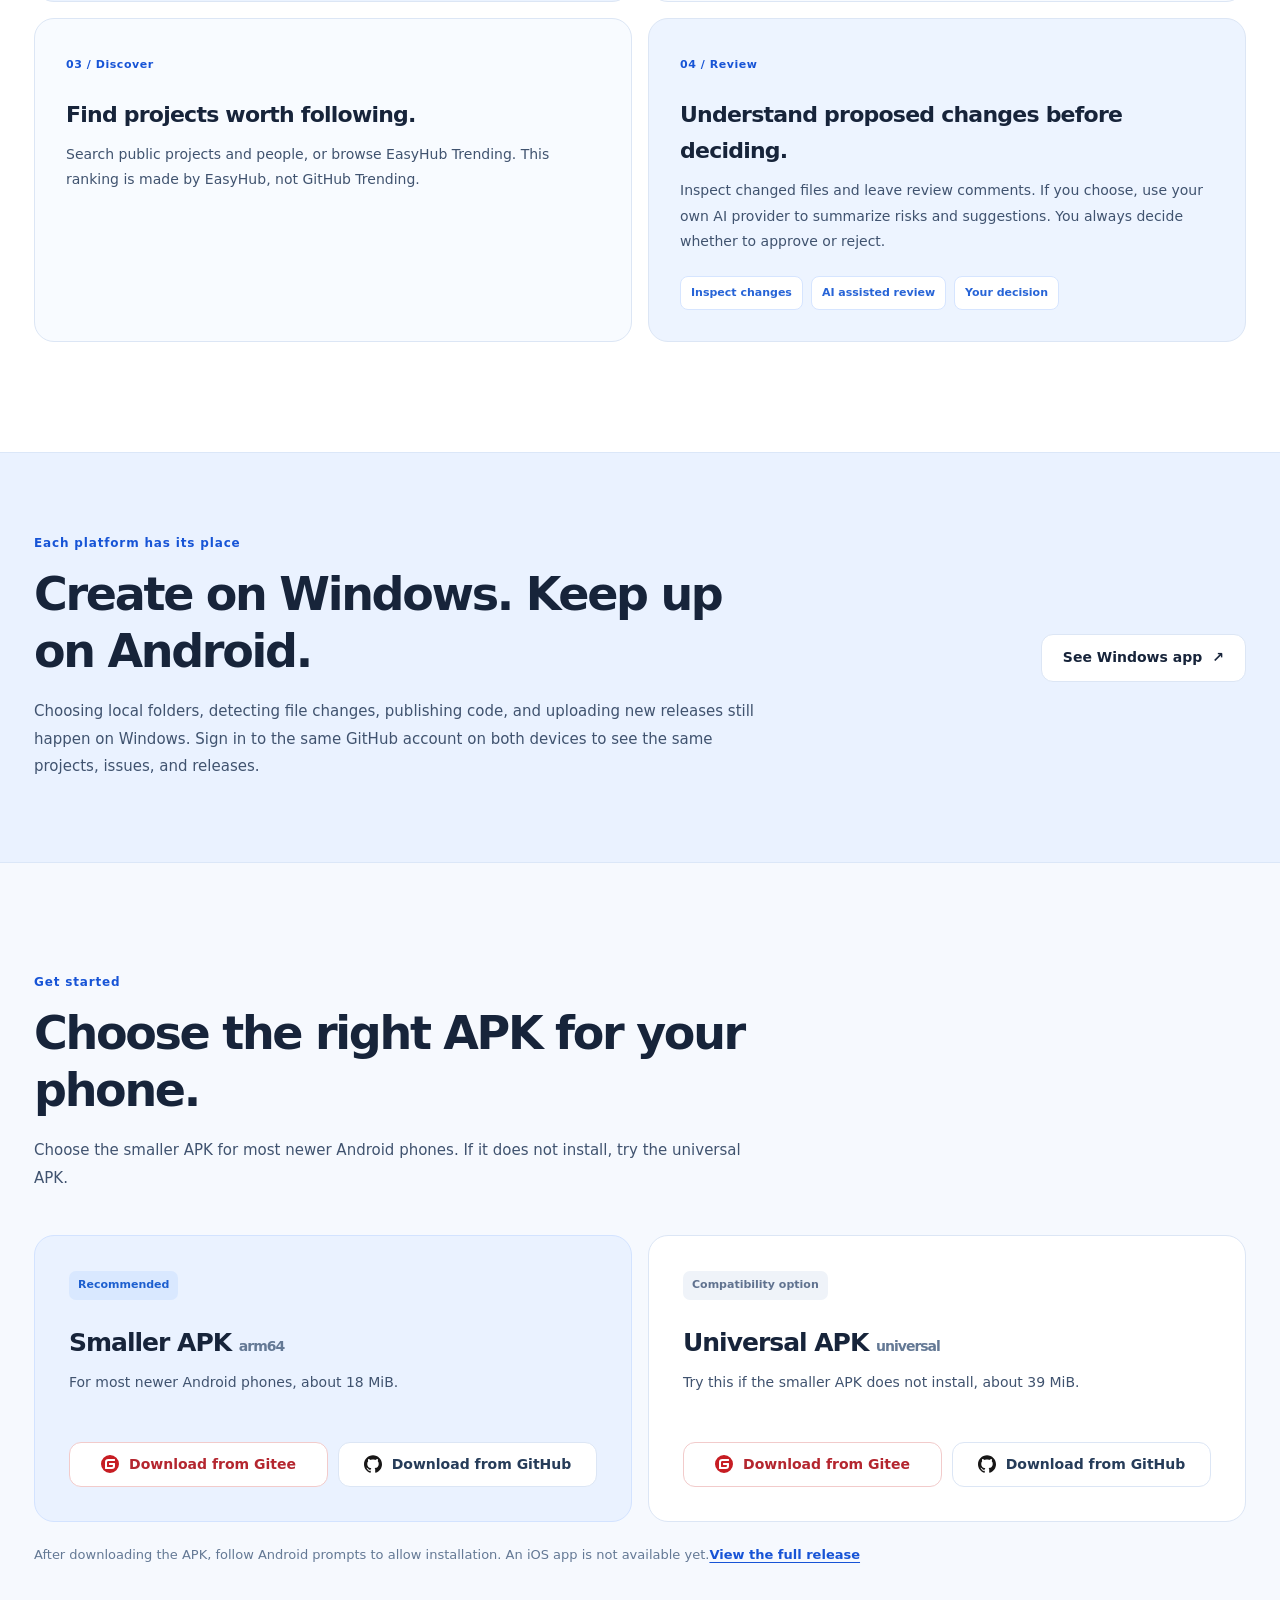
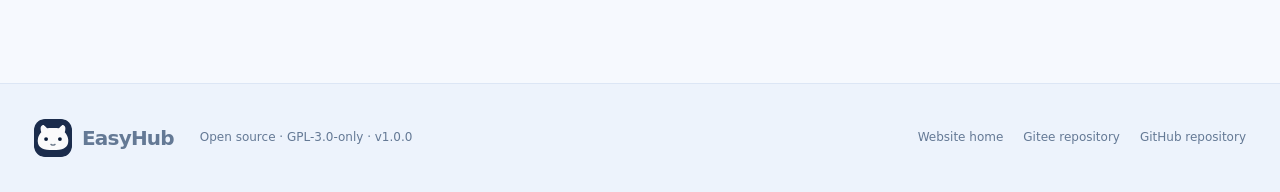
==== commit 89caf35c: "Route Android visitors to a focused mobile download page" ====
--- a/android-en.html
+++ b/android-en.html
@@ -33,11 +33,11 @@
   <link rel="stylesheet" href="assets/android-illustration.css">
   <script src="assets/android-page.js" defer></script>
 </head>
-<body>
+<body id="top">
   <header class="site-header">
     <nav class="page-wrap site-nav" aria-label="Main navigation">
-      <a class="brand" href="./"><img src="assets/easyhub-icon.svg" alt=""><span>EasyHub</span></a>
-      <div class="nav-links"><a href="./">Home</a><a href="#features">Features</a><a href="#download">Download Android</a></div>
+      <a class="brand" href="#top"><img src="assets/easyhub-icon.svg" alt=""><span>EasyHub</span></a>
+      <div class="nav-links"><a href="#top">Home</a><a href="#features">Features</a><a href="#download">Download Android</a></div>
       <button class="theme-toggle" type="button" aria-label="Switch to light mode" title="Switch to light mode" aria-pressed="true"><svg class="theme-sun" viewBox="0 0 24 24" fill="none" stroke="currentColor" stroke-width="2" stroke-linecap="round" aria-hidden="true"><circle cx="12" cy="12" r="4"/><path d="M12 2v2m0 16v2M4.93 4.93l1.42 1.42m11.3 11.3 1.42 1.42M2 12h2m16 0h2M4.93 19.07l1.42-1.42m11.3-11.3 1.42-1.42"/></svg><svg class="theme-moon" viewBox="0 0 24 24" fill="currentColor" aria-hidden="true"><path d="M20.87 13.16A9 9 0 0 1 10.84 3.13a9 9 0 1 0 10.03 10.03Z"/></svg></button>
       <div class="language-switch" role="group" aria-label="Language"><a href="android.html" data-lang="zh">中文</a><a href="android-en.html" data-lang="en" aria-current="page">EN</a></div>
     </nav>
@@ -49,7 +49,7 @@
           <p class="eyebrow"><span class="status-dot"></span> EasyHub Android 1.0.0</p>
           <h1 id="hero-title">Your projects,<br><span>wherever you are.</span></h1>
           <p class="hero-lead">Publish on your computer and stay connected on your phone. Browse projects, reply to issues, download releases, and review proposed changes.</p>
-          <div class="hero-actions"><a class="button primary" href="#download">Download Android</a><a class="button quiet" href="./">Explore Windows app <span aria-hidden="true">↗</span></a></div>
+          <div class="hero-actions"><a class="button primary" href="#download">Download Android</a><a class="button quiet" href="./?platform=windows">Explore Windows app <span aria-hidden="true">↗</span></a></div>
           <p class="hero-note">Free and open source · Android 7.0+ · Sign in with GitHub</p>
         </div>
         <div class="illustration" role="img" aria-label="Illustrated preview based on the EasyHub Android home screen">
@@ -85,7 +85,7 @@
       </div>
     </section>
     <section class="together" aria-labelledby="together-title">
-      <div class="page-wrap together-inner reveal"><div><p class="kicker">Each platform has its place</p><h2 id="together-title">Create on Windows. Keep up on Android.</h2><p>Choosing local folders, detecting file changes, publishing code, and uploading new releases still happen on Windows. Sign in to the same GitHub account on both devices to see the same projects, issues, and releases.</p></div><a class="button quiet" href="./">See Windows app <span aria-hidden="true">↗</span></a></div>
+      <div class="page-wrap together-inner reveal"><div><p class="kicker">Each platform has its place</p><h2 id="together-title">Create on Windows. Keep up on Android.</h2><p>Choosing local folders, detecting file changes, publishing code, and uploading new releases still happen on Windows. Sign in to the same GitHub account on both devices to see the same projects, issues, and releases.</p></div><a class="button quiet" href="./?platform=windows">See Windows app <span aria-hidden="true">↗</span></a></div>
     </section>
     <section class="download" id="download" aria-labelledby="download-title">
       <div class="page-wrap"><div class="section-head reveal"><p class="kicker">Get started</p><h2 id="download-title">Choose the right APK for your phone.</h2><p>Choose the smaller APK for most newer Android phones. If it does not install, try the universal APK.</p></div>
@@ -97,6 +97,6 @@
       </div>
     </section>
   </main>
-  <footer><div class="page-wrap footer-inner"><a class="brand" href="./"><img src="assets/easyhub-icon.svg" alt=""><span>EasyHub</span></a><span>Open source · GPL-3.0-only · v1.0.0</span><div><a href="./">Website home</a><a href="https://gitee.com/HUAJILA/easy-hub">Gitee repository</a><a href="https://github.com/FuFu-Flash/EasyHub">GitHub repository</a></div></div></footer>
+  <footer><div class="page-wrap footer-inner"><a class="brand" href="#top"><img src="assets/easyhub-icon.svg" alt=""><span>EasyHub</span></a><span>Open source · GPL-3.0-only · v1.0.0</span><div><a href="./?platform=windows">Website home</a><a href="https://gitee.com/HUAJILA/easy-hub">Gitee repository</a><a href="https://github.com/FuFu-Flash/EasyHub">GitHub repository</a></div></div></footer>
 </body>
 </html>
--- a/assets/android-illustration.css
+++ b/assets/android-illustration.css
@@ -210,3 +210,37 @@
   }
 }
 @media (prefers-reduced-motion: reduce) { html.motion-ready .mobile-phone { animation: none; } }
+
+/* On an Android screen, install choices matter more than a second phone screen. */
+@media (max-width: 700px) {
+  main { display: flex; flex-direction: column; }
+  main > .hero { order: 1; }
+  main > .download { order: 2; }
+  main > .features { order: 3; }
+  main > .together { order: 4; }
+  .hero { padding: 36px 0 32px; }
+  .hero-grid { display: block; }
+  .hero .illustration { display: none; }
+  .eyebrow { margin-bottom: 17px; }
+  .hero h1 { font-size: clamp(42px, 11vw, 52px); line-height: 1.16; }
+  .hero-lead { margin-top: 17px; font-size: 15px; line-height: 1.7; }
+  .hero-actions { display: flex; flex-direction: column; align-items: stretch; gap: 4px; margin-top: 24px; }
+  .hero-actions .button.primary { width: 100%; min-height: 52px; }
+  .hero-actions .button.quiet { align-self: center; min-height: 42px; padding: 7px 14px; border: 0; background: transparent; color: var(--blue-deep); box-shadow: none; }
+  .hero-note { margin-top: 12px; text-align: center; }
+  .download { padding: 34px 0 54px; }
+  .download .section-head { margin-bottom: 23px; }
+  .download .section-head h2 { font-size: clamp(28px, 7.5vw, 36px); }
+  .download-card { padding: 21px; }
+  .download-card h3 { margin-top: 13px; font-size: 22px; }
+  .download-card p { min-height: 0; }
+  .download-actions { margin-top: 18px; }
+  .features { padding-top: 69px; }
+  html.motion-ready .reveal:not(.in) { opacity: 1; transform: none; }
+  html[data-theme=dark] .download-actions .button.gitee { background: #fff1f1; border-color: #ffc8cb; color: #a71d28; }
+  html[data-theme=dark] .download-actions .button.github { background: #f7f9fc; border-color: #dce6f5; color: #263c59; }
+}
+@media (max-width: 390px) {
+  .hero { padding-top: 30px; }
+  .download-actions { grid-template-columns: 1fr; }
+}
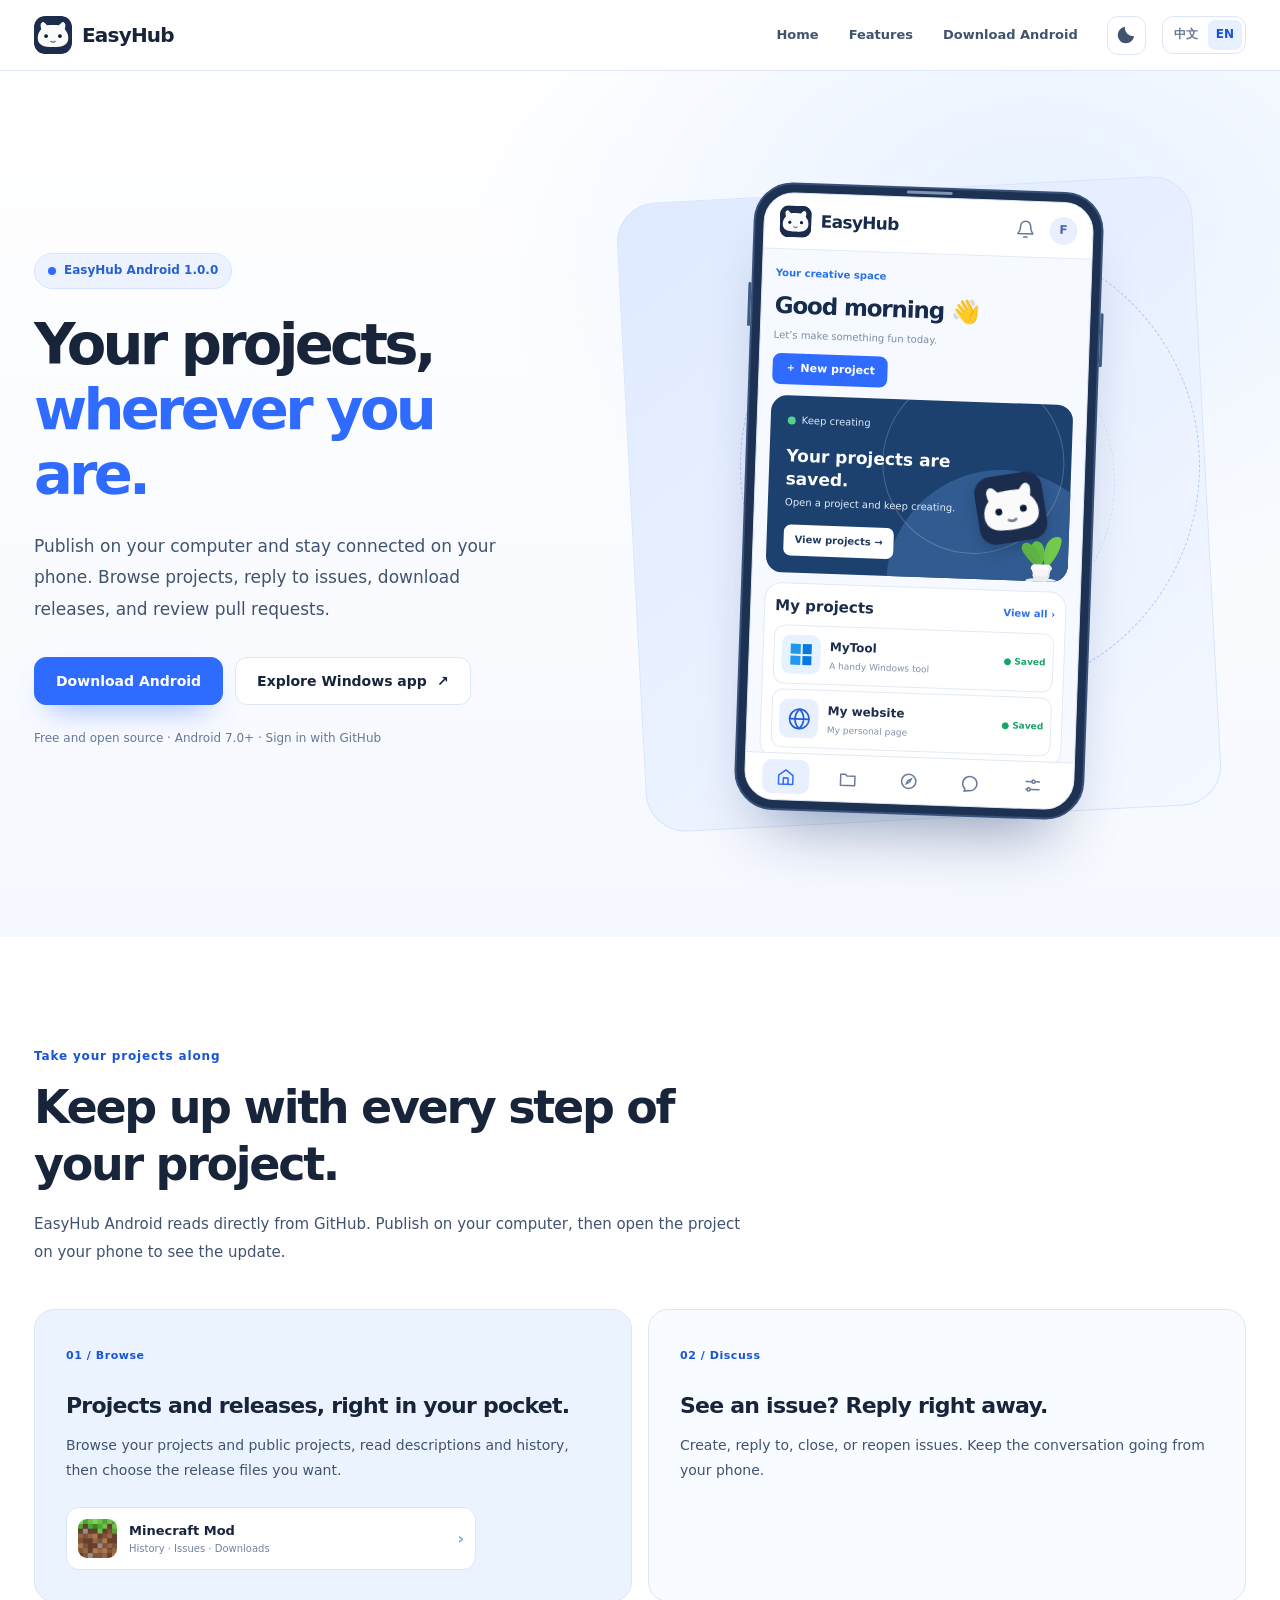
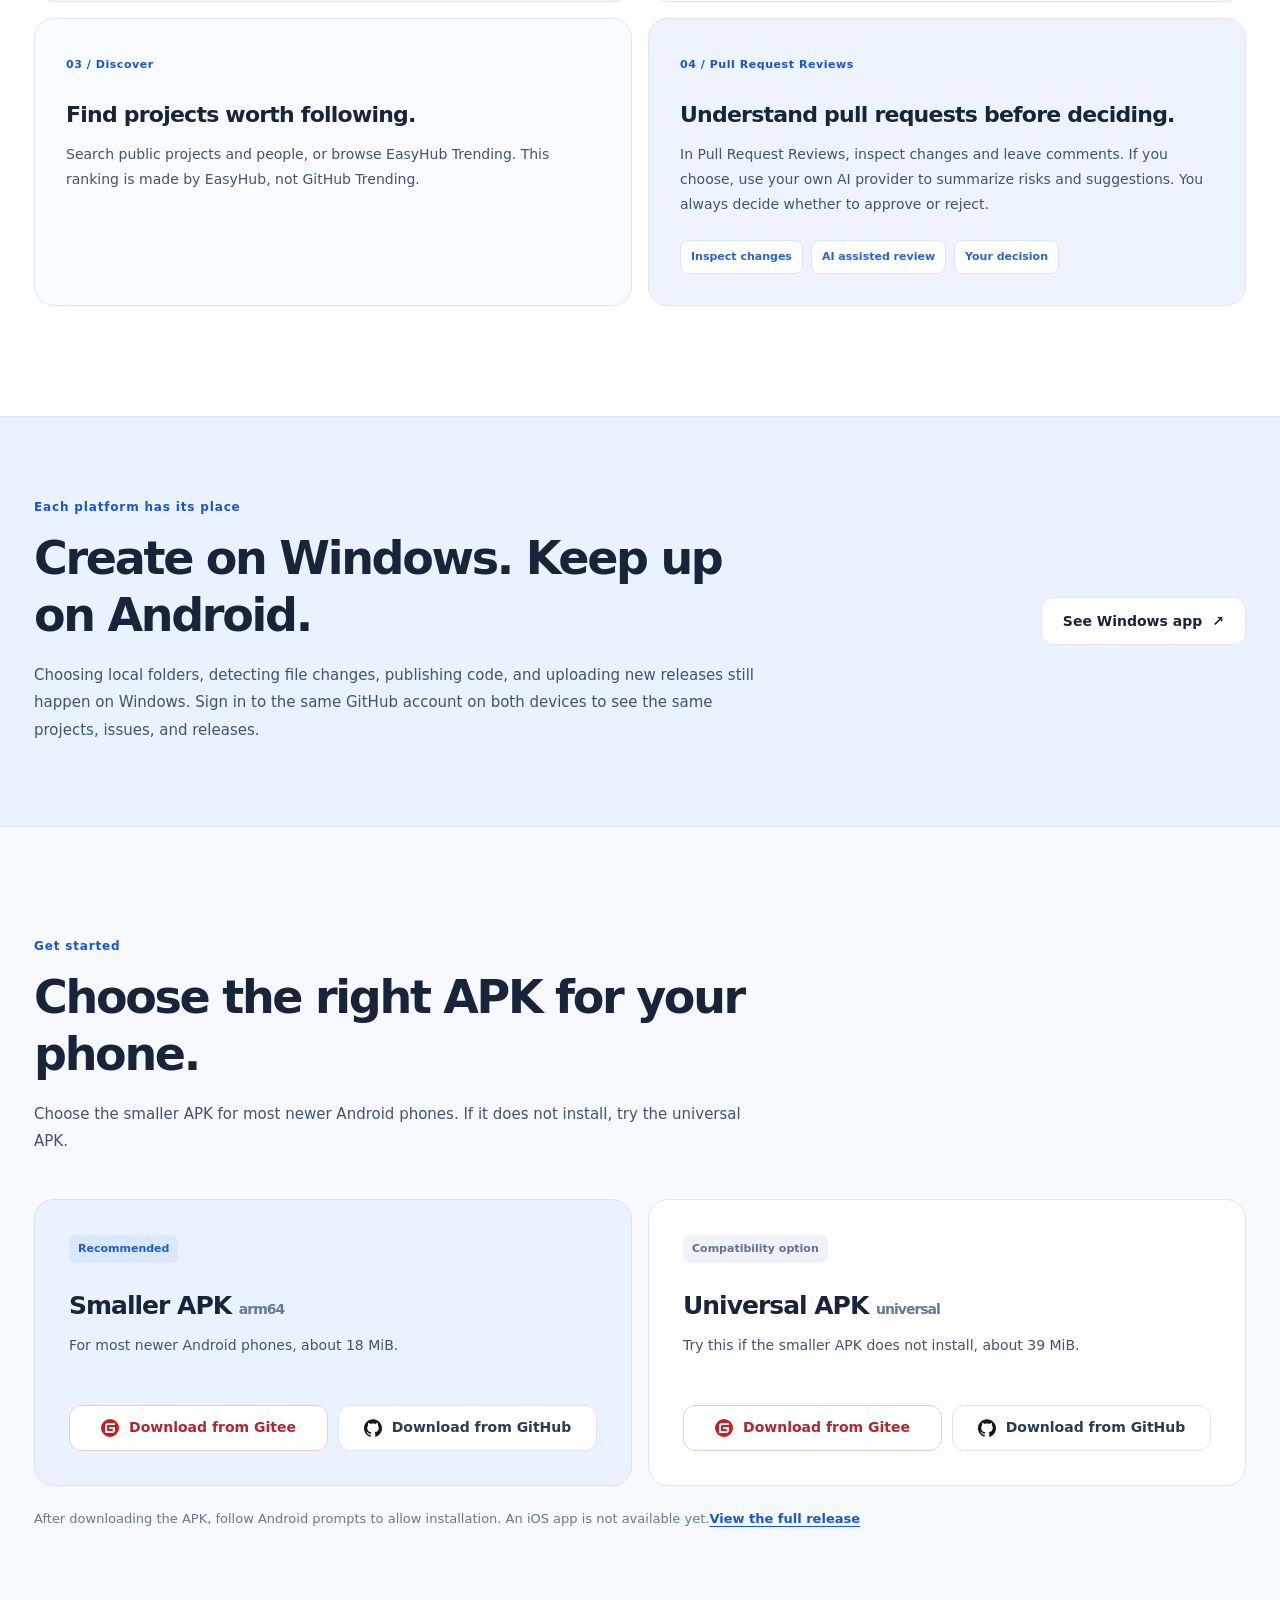
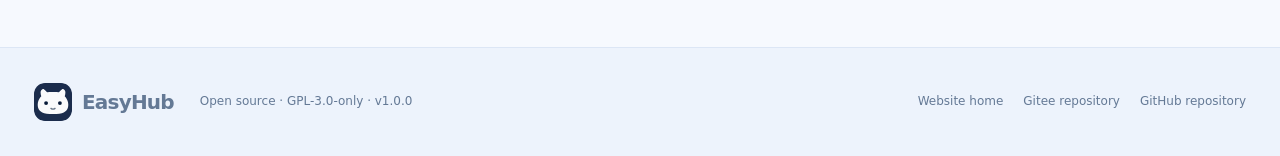
==== commit e9cfe3de: "Update Windows 1.2.0 downloads and unify pull request review wording" ====
--- a/android-en.html
+++ b/android-en.html
@@ -4,7 +4,7 @@
   <meta charset="utf-8">
   <meta name="viewport" content="width=device-width, initial-scale=1">
   <title>EasyHub Android 1.0.0 | Your GitHub projects on the go</title>
-  <meta name="description" content="EasyHub for Android helps you browse GitHub projects, reply to issues, download releases, and review proposed changes. Choose from two APKs.">
+  <meta name="description" content="EasyHub for Android helps you browse GitHub projects, reply to issues, download releases, and review pull requests. Choose from two APKs.">
   <meta name="robots" content="index, follow, max-image-preview:large">
   <link rel="canonical" href="https://fufu-flash.github.io/easyhub-website/android-en.html">
   <link rel="alternate" hreflang="zh-CN" href="https://fufu-flash.github.io/easyhub-website/android.html">
@@ -12,7 +12,7 @@
   <link rel="alternate" hreflang="x-default" href="https://fufu-flash.github.io/easyhub-website/android-en.html">
   <meta property="og:type" content="website">
   <meta property="og:title" content="EasyHub Android | Your projects, wherever you are">
-  <meta property="og:description" content="Browse projects, reply to issues, download releases, and review changes on your phone.">
+  <meta property="og:description" content="Browse projects, reply to issues, download releases, and review pull requests on your phone.">
   <meta property="og:image" content="https://fufu-flash.github.io/easyhub-website/assets/easyhub-social.png">
   <meta property="og:url" content="https://fufu-flash.github.io/easyhub-website/android-en.html">
   <meta name="twitter:card" content="summary_large_image">
@@ -48,7 +48,7 @@
         <div class="hero-copy">
           <p class="eyebrow"><span class="status-dot"></span> EasyHub Android 1.0.0</p>
           <h1 id="hero-title">Your projects,<br><span>wherever you are.</span></h1>
-          <p class="hero-lead">Publish on your computer and stay connected on your phone. Browse projects, reply to issues, download releases, and review proposed changes.</p>
+          <p class="hero-lead">Publish on your computer and stay connected on your phone. Browse projects, reply to issues, download releases, and review pull requests.</p>
           <div class="hero-actions"><a class="button primary" href="#download">Download Android</a><a class="button quiet" href="./?platform=windows">Explore Windows app <span aria-hidden="true">↗</span></a></div>
           <p class="hero-note">Free and open source · Android 7.0+ · Sign in with GitHub</p>
         </div>
@@ -80,7 +80,7 @@
           <article class="feature-card large reveal"><span class="feature-number">01 / Browse</span><h3>Projects and releases, right in your pocket.</h3><p>Browse your projects and public projects, read descriptions and history, then choose the release files you want.</p><div class="card-preview"><span class="preview-icon"><img src="assets/minecraft-grass-block.png" alt=""></span><span><strong>Minecraft Mod</strong><small>History · Issues · Downloads</small></span><b>›</b></div></article>
           <article class="feature-card reveal"><span class="feature-number">02 / Discuss</span><h3>See an issue? Reply right away.</h3><p>Create, reply to, close, or reopen issues. Keep the conversation going from your phone.</p></article>
           <article class="feature-card reveal"><span class="feature-number">03 / Discover</span><h3>Find projects worth following.</h3><p>Search public projects and people, or browse EasyHub Trending. This ranking is made by EasyHub, not GitHub Trending.</p></article>
-          <article class="feature-card wide reveal"><span class="feature-number">04 / Review</span><h3>Understand proposed changes before deciding.</h3><p>Inspect changed files and leave review comments. If you choose, use your own AI provider to summarize risks and suggestions. You always decide whether to approve or reject.</p><div class="review-tags"><span>Inspect changes</span><span>AI assisted review</span><span>Your decision</span></div></article>
+          <article class="feature-card wide reveal"><span class="feature-number">04 / Pull Request Reviews</span><h3>Understand pull requests before deciding.</h3><p>In Pull Request Reviews, inspect changes and leave comments. If you choose, use your own AI provider to summarize risks and suggestions. You always decide whether to approve or reject.</p><div class="review-tags"><span>Inspect changes</span><span>AI assisted review</span><span>Your decision</span></div></article>
         </div>
       </div>
     </section>
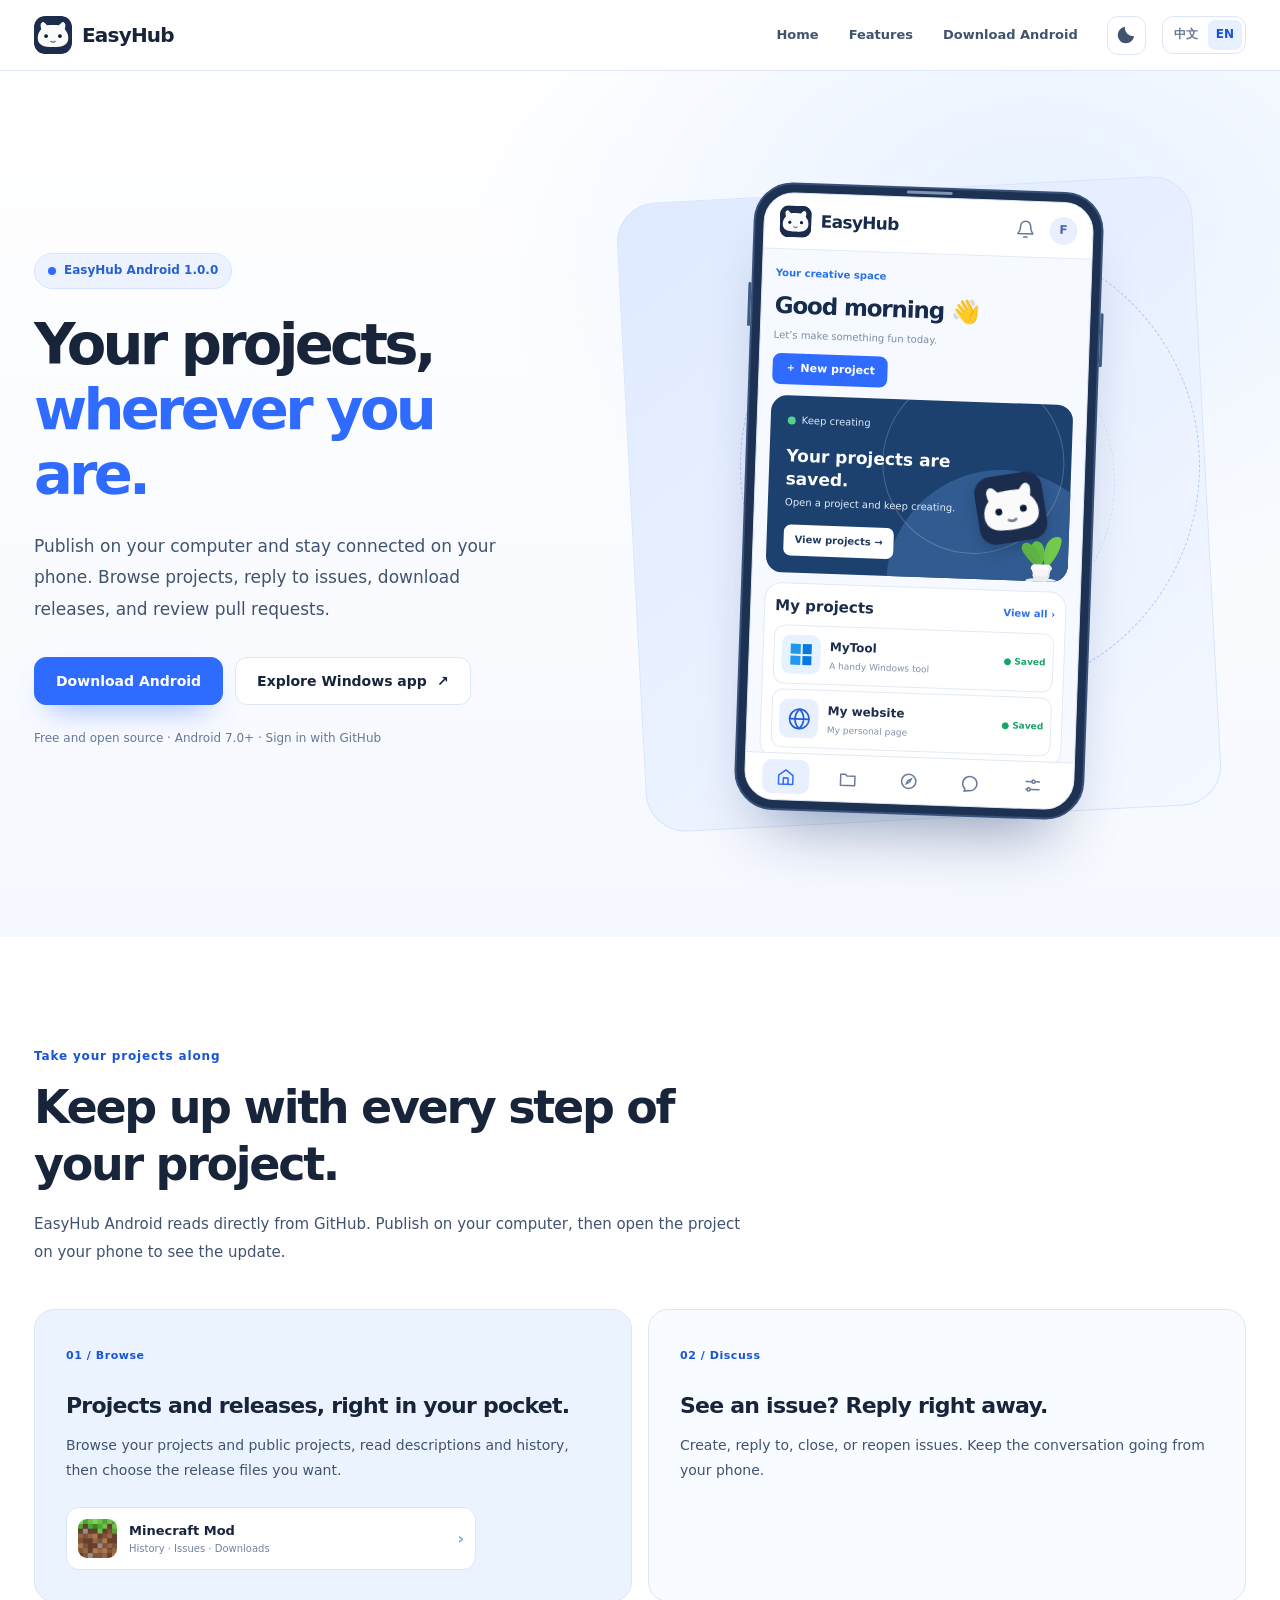
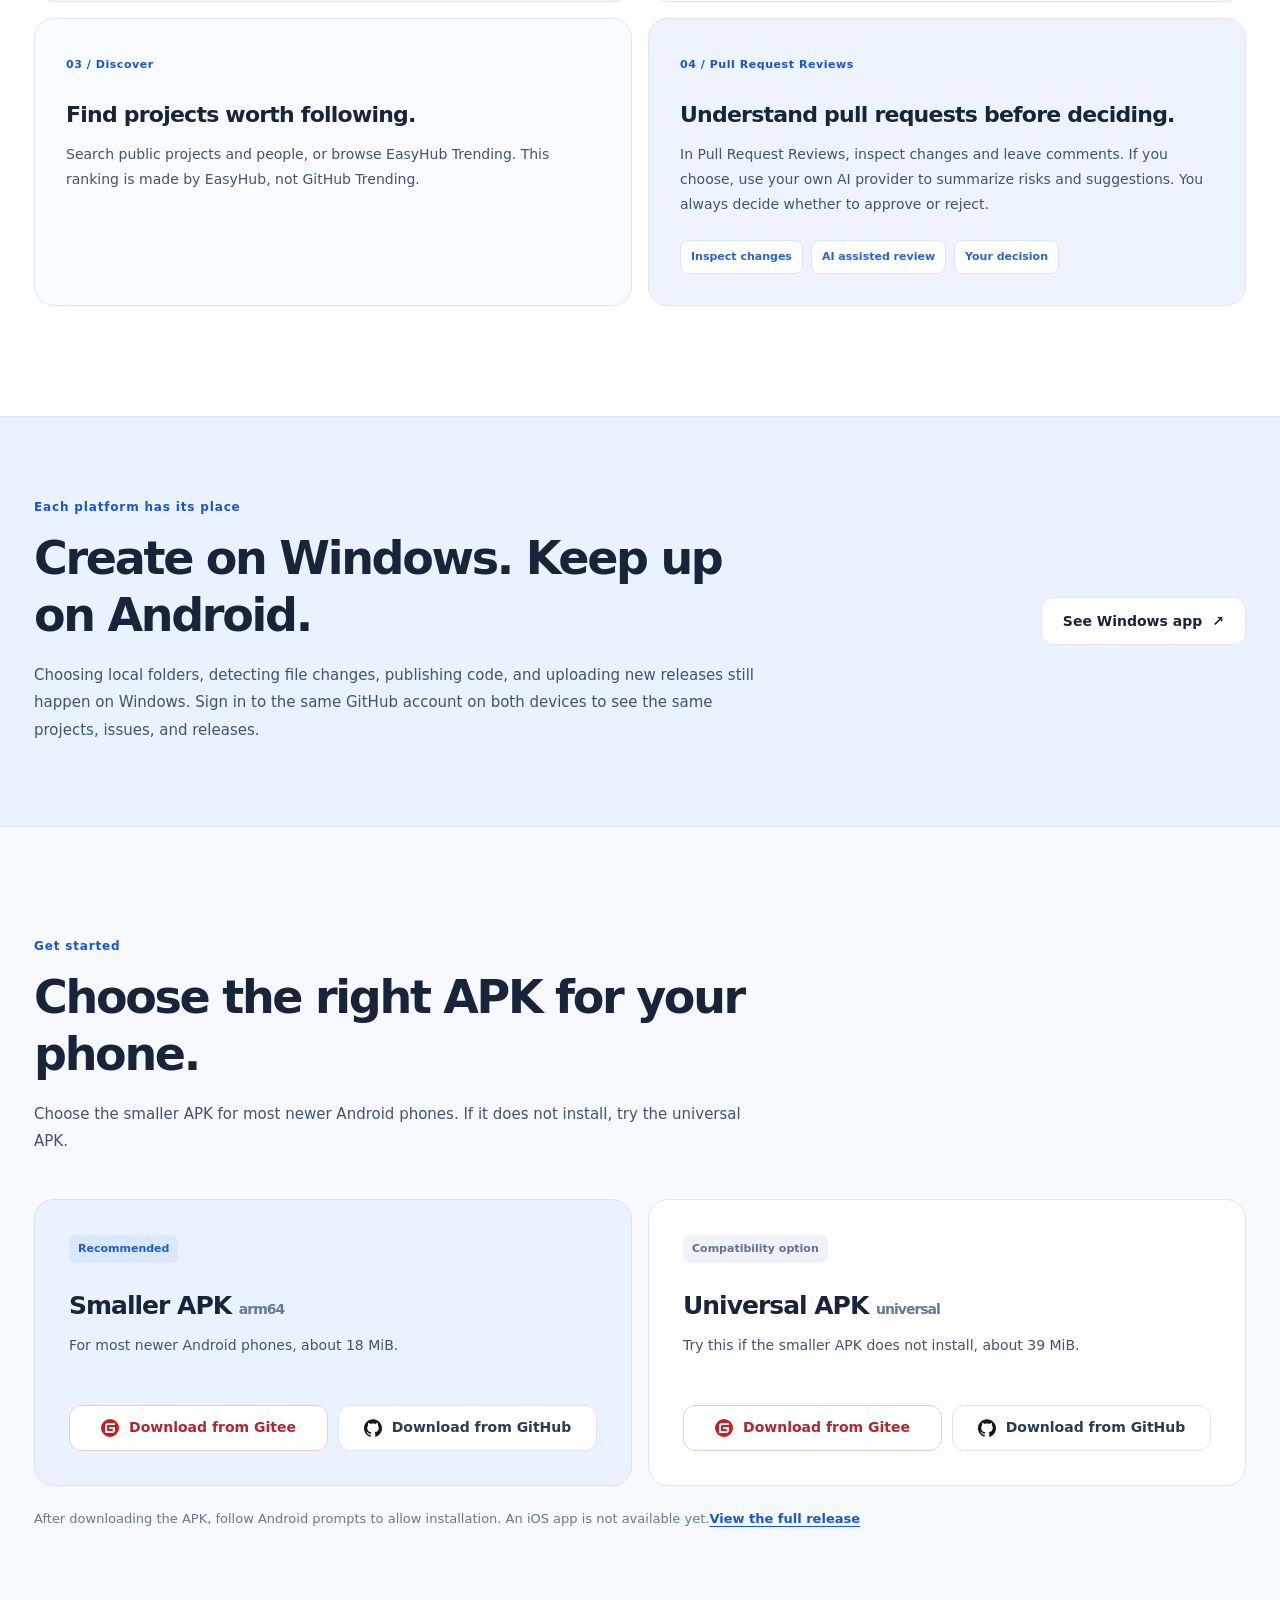
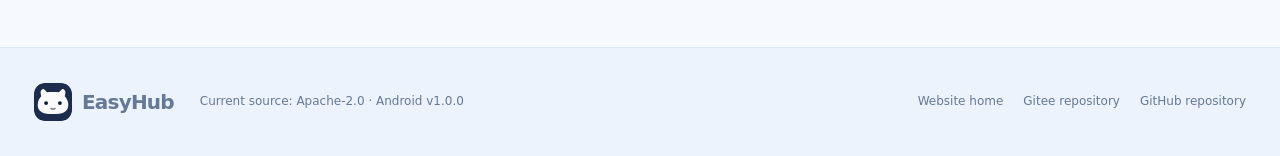
==== commit 1f34837c: "Update Windows 1.2.1 downloads and current source license" ====
--- a/android-en.html
+++ b/android-en.html
@@ -16,7 +16,7 @@
   <meta property="og:image" content="https://fufu-flash.github.io/easyhub-website/assets/easyhub-social.png">
   <meta property="og:url" content="https://fufu-flash.github.io/easyhub-website/android-en.html">
   <meta name="twitter:card" content="summary_large_image">
-  <script type="application/ld+json">{"@context":"https://schema.org","@type":"SoftwareApplication","name":"EasyHub for Android","operatingSystem":"Android 7.0+","applicationCategory":"DeveloperApplication","softwareVersion":"1.0.0","url":"https://fufu-flash.github.io/easyhub-website/android-en.html","downloadUrl":"https://gitee.com/HUAJILA/easy-hub/releases/download/v1.0.0/EasyHub-Android-1.0.0-arm64.apk","offers":{"@type":"Offer","price":"0","priceCurrency":"USD"}}</script>
+  <script type="application/ld+json">{"@context":"https://schema.org","@type":"SoftwareApplication","name":"EasyHub for Android","operatingSystem":"Android 7.0+","applicationCategory":"DeveloperApplication","softwareVersion":"1.0.0","url":"https://fufu-flash.github.io/easyhub-website/android-en.html","downloadUrl":"https://gitee.com/HUAJILA/easy-hub/releases/download/v1.0.0/EasyHub-Android-1.0.0-arm64.apk","license":"https://github.com/FuFu-Flash/EasyHub/blob/v1.0.0/LICENSE","offers":{"@type":"Offer","price":"0","priceCurrency":"USD"}}</script>
   <script>
     (function(){
       var theme='',language='';
@@ -97,6 +97,6 @@
       </div>
     </section>
   </main>
-  <footer><div class="page-wrap footer-inner"><a class="brand" href="#top"><img src="assets/easyhub-icon.svg" alt=""><span>EasyHub</span></a><span>Open source · GPL-3.0-only · v1.0.0</span><div><a href="./?platform=windows">Website home</a><a href="https://gitee.com/HUAJILA/easy-hub">Gitee repository</a><a href="https://github.com/FuFu-Flash/EasyHub">GitHub repository</a></div></div></footer>
+  <footer><div class="page-wrap footer-inner"><a class="brand" href="#top"><img src="assets/easyhub-icon.svg" alt=""><span>EasyHub</span></a><span>Current source: Apache-2.0 · Android v1.0.0</span><div><a href="./?platform=windows">Website home</a><a href="https://gitee.com/HUAJILA/easy-hub">Gitee repository</a><a href="https://github.com/FuFu-Flash/EasyHub">GitHub repository</a></div></div></footer>
 </body>
 </html>
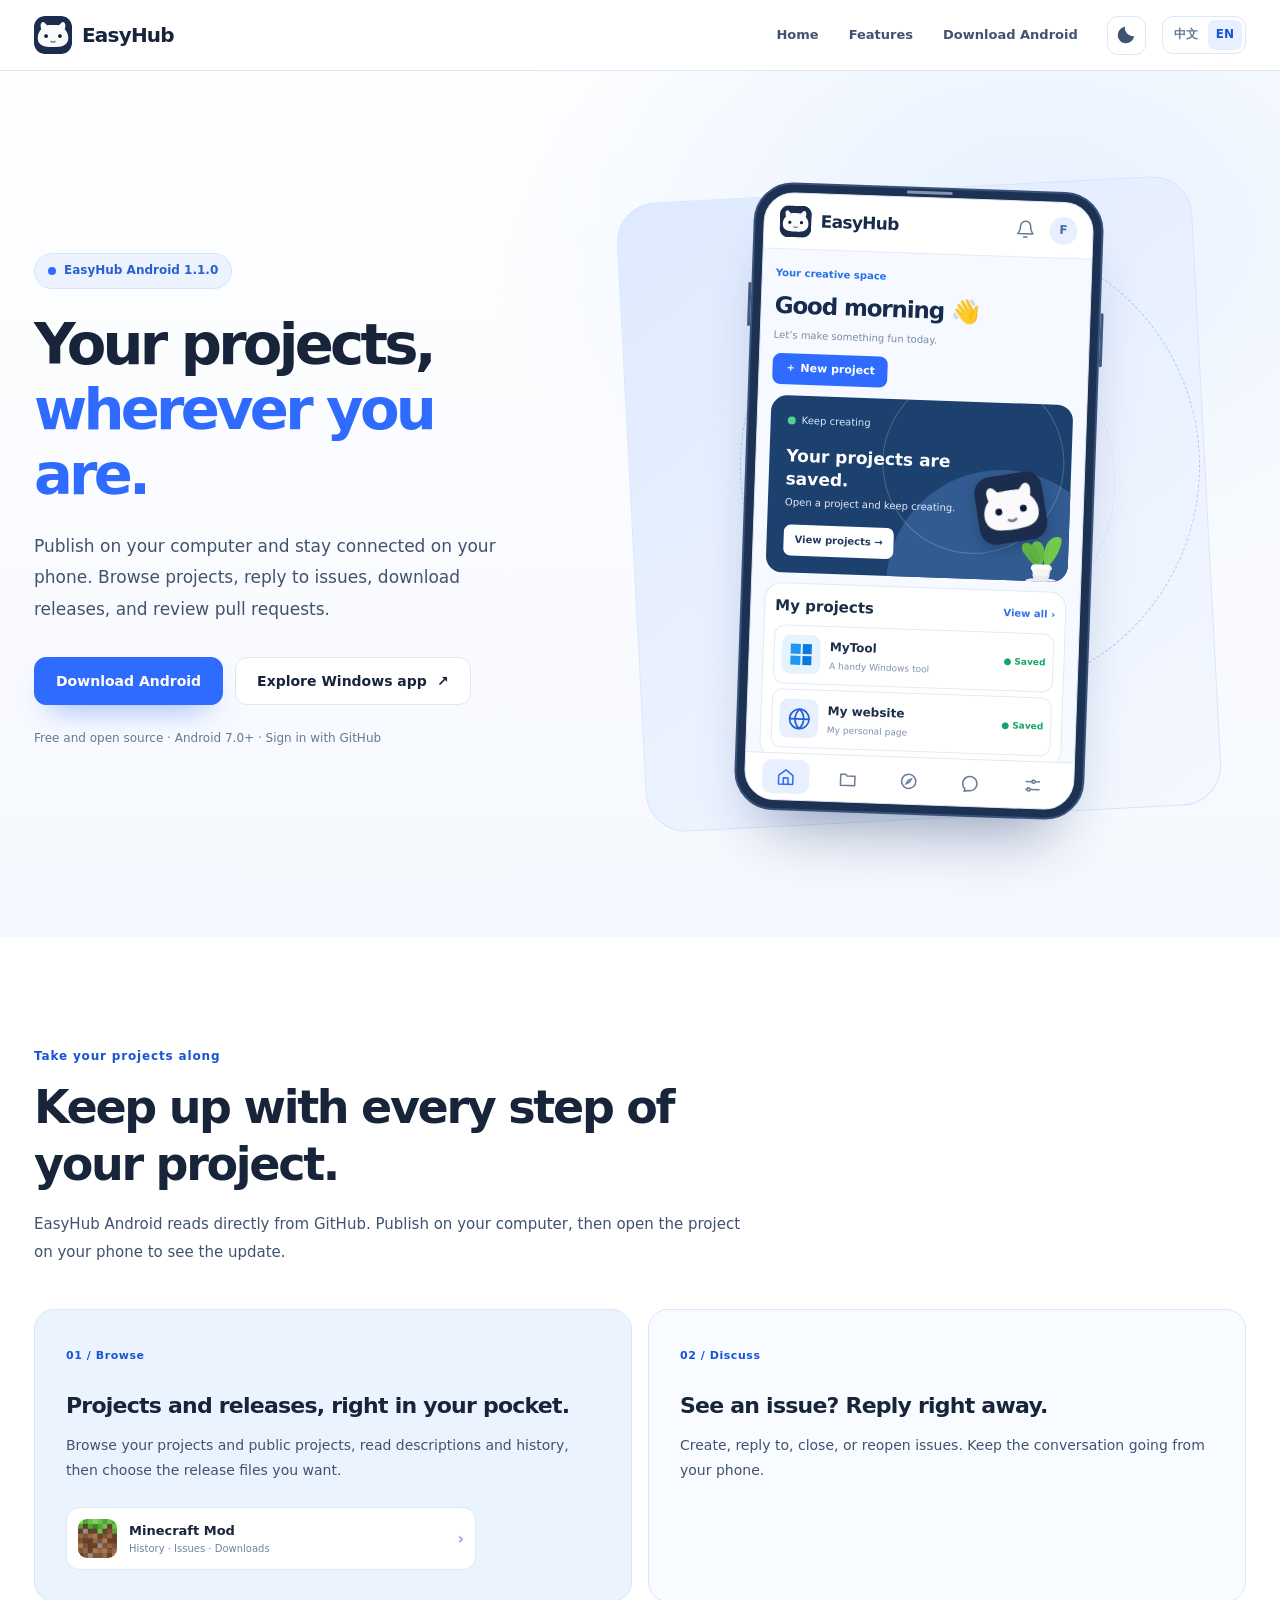
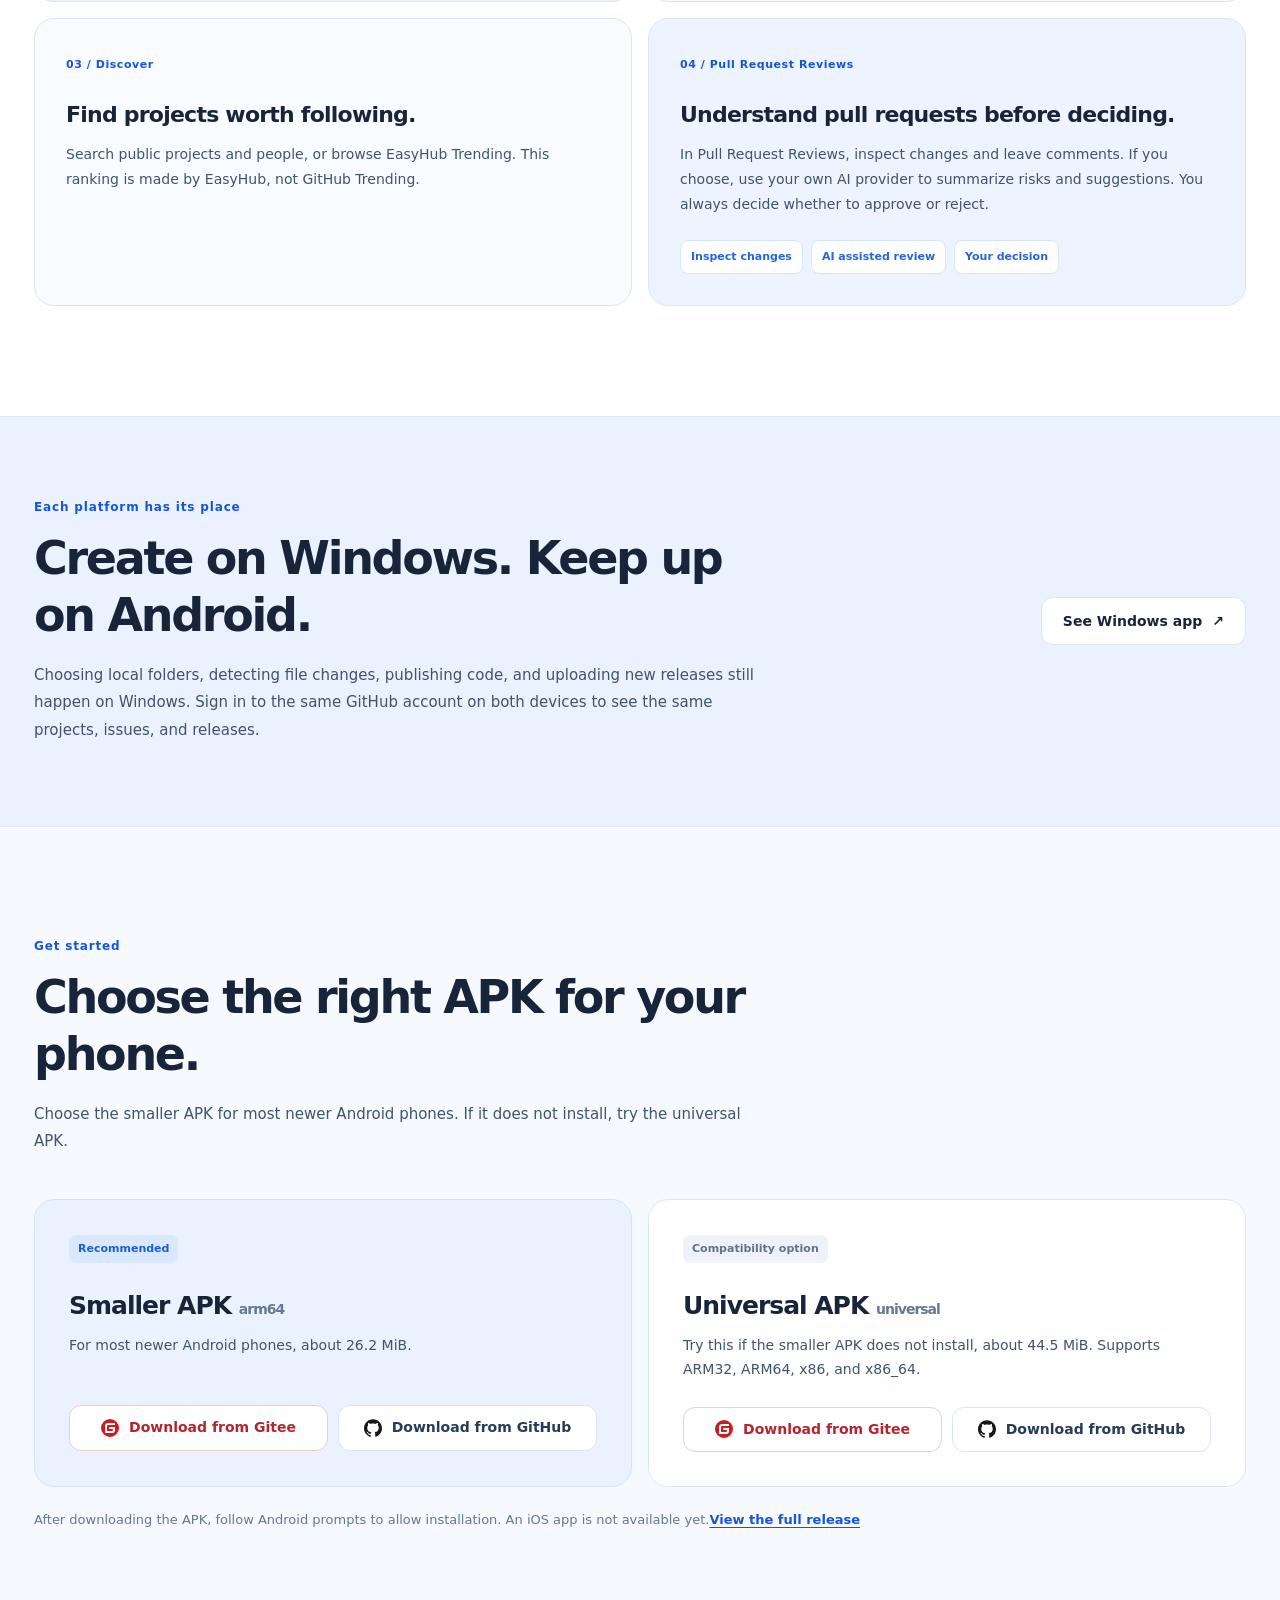
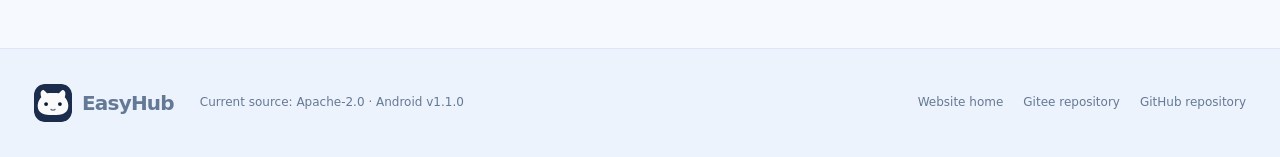
==== commit 46375d4d: "Update Android 1.1.0 downloads and supported packages" ====
--- a/android-en.html
+++ b/android-en.html
@@ -3,7 +3,7 @@
 <head>
   <meta charset="utf-8">
   <meta name="viewport" content="width=device-width, initial-scale=1">
-  <title>EasyHub Android 1.0.0 | Your GitHub projects on the go</title>
+  <title>EasyHub Android 1.1.0 | Your GitHub projects on the go</title>
   <meta name="description" content="EasyHub for Android helps you browse GitHub projects, reply to issues, download releases, and review pull requests. Choose from two APKs.">
   <meta name="robots" content="index, follow, max-image-preview:large">
   <link rel="canonical" href="https://fufu-flash.github.io/easyhub-website/android-en.html">
@@ -16,7 +16,7 @@
   <meta property="og:image" content="https://fufu-flash.github.io/easyhub-website/assets/easyhub-social.png">
   <meta property="og:url" content="https://fufu-flash.github.io/easyhub-website/android-en.html">
   <meta name="twitter:card" content="summary_large_image">
-  <script type="application/ld+json">{"@context":"https://schema.org","@type":"SoftwareApplication","name":"EasyHub for Android","operatingSystem":"Android 7.0+","applicationCategory":"DeveloperApplication","softwareVersion":"1.0.0","url":"https://fufu-flash.github.io/easyhub-website/android-en.html","downloadUrl":"https://gitee.com/HUAJILA/easy-hub/releases/download/v1.0.0/EasyHub-Android-1.0.0-arm64.apk","license":"https://github.com/FuFu-Flash/EasyHub/blob/v1.0.0/LICENSE","offers":{"@type":"Offer","price":"0","priceCurrency":"USD"}}</script>
+  <script type="application/ld+json">{"@context":"https://schema.org","@type":"SoftwareApplication","name":"EasyHub for Android","operatingSystem":"Android 7.0+","applicationCategory":"DeveloperApplication","softwareVersion":"1.1.0","datePublished":"2026-10-10","url":"https://fufu-flash.github.io/easyhub-website/android-en.html","downloadUrl":"https://gitee.com/HUAJILA/easy-hub/releases/download/android-v1.1.0/EasyHub-Android-1.1.0-arm64.apk","license":"https://github.com/FuFu-Flash/EasyHub/blob/android-v1.1.0/LICENSE","offers":{"@type":"Offer","price":"0","priceCurrency":"USD"}}</script>
   <script>
     (function(){
       var theme='',language='';
@@ -46,7 +46,7 @@
     <section class="hero" aria-labelledby="hero-title">
       <div class="page-wrap hero-grid">
         <div class="hero-copy">
-          <p class="eyebrow"><span class="status-dot"></span> EasyHub Android 1.0.0</p>
+          <p class="eyebrow"><span class="status-dot"></span> EasyHub Android 1.1.0</p>
           <h1 id="hero-title">Your projects,<br><span>wherever you are.</span></h1>
           <p class="hero-lead">Publish on your computer and stay connected on your phone. Browse projects, reply to issues, download releases, and review pull requests.</p>
           <div class="hero-actions"><a class="button primary" href="#download">Download Android</a><a class="button quiet" href="./?platform=windows">Explore Windows app <span aria-hidden="true">↗</span></a></div>
@@ -90,13 +90,13 @@
     <section class="download" id="download" aria-labelledby="download-title">
       <div class="page-wrap"><div class="section-head reveal"><p class="kicker">Get started</p><h2 id="download-title">Choose the right APK for your phone.</h2><p>Choose the smaller APK for most newer Android phones. If it does not install, try the universal APK.</p></div>
         <div class="download-grid">
-          <article class="download-card primary-card reveal"><span class="package-badge">Recommended</span><h3>Smaller APK <span>arm64</span></h3><p>For most newer Android phones, about 18 MiB.</p><div class="download-actions"><a class="button gitee" href="https://gitee.com/HUAJILA/easy-hub/releases/download/v1.0.0/EasyHub-Android-1.0.0-arm64.apk"><img src="assets/gitee.svg" alt=""> Download from Gitee</a><a class="button github" href="https://github.com/FuFu-Flash/EasyHub/releases/download/v1.0.0/EasyHub-Android-1.0.0-arm64.apk"><img src="assets/github.svg" alt=""> Download from GitHub</a></div></article>
-          <article class="download-card reveal"><span class="package-badge pale">Compatibility option</span><h3>Universal APK <span>universal</span></h3><p>Try this if the smaller APK does not install, about 39 MiB.</p><div class="download-actions"><a class="button gitee" href="https://gitee.com/HUAJILA/easy-hub/releases/download/v1.0.0/EasyHub-Android-1.0.0-universal.apk"><img src="assets/gitee.svg" alt=""> Download from Gitee</a><a class="button github" href="https://github.com/FuFu-Flash/EasyHub/releases/download/v1.0.0/EasyHub-Android-1.0.0-universal.apk"><img src="assets/github.svg" alt=""> Download from GitHub</a></div></article>
+          <article class="download-card primary-card reveal"><span class="package-badge">Recommended</span><h3>Smaller APK <span>arm64</span></h3><p>For most newer Android phones, about 26.2 MiB.</p><div class="download-actions"><a class="button gitee" href="https://gitee.com/HUAJILA/easy-hub/releases/download/android-v1.1.0/EasyHub-Android-1.1.0-arm64.apk"><img src="assets/gitee.svg" alt=""> Download from Gitee</a><a class="button github" href="https://github.com/FuFu-Flash/EasyHub/releases/download/android-v1.1.0/EasyHub-Android-1.1.0-arm64.apk"><img src="assets/github.svg" alt=""> Download from GitHub</a></div></article>
+          <article class="download-card reveal"><span class="package-badge pale">Compatibility option</span><h3>Universal APK <span>universal</span></h3><p>Try this if the smaller APK does not install, about 44.5 MiB. Supports ARM32, ARM64, x86, and x86_64.</p><div class="download-actions"><a class="button gitee" href="https://gitee.com/HUAJILA/easy-hub/releases/download/android-v1.1.0/EasyHub-Android-1.1.0-universal.apk"><img src="assets/gitee.svg" alt=""> Download from Gitee</a><a class="button github" href="https://github.com/FuFu-Flash/EasyHub/releases/download/android-v1.1.0/EasyHub-Android-1.1.0-universal.apk"><img src="assets/github.svg" alt=""> Download from GitHub</a></div></article>
         </div>
-        <p class="install-note reveal">After downloading the APK, follow Android prompts to allow installation. An iOS app is not available yet.<a href="https://gitee.com/HUAJILA/easy-hub/releases/tag/v1.0.0">View the full release</a></p>
+        <p class="install-note reveal">After downloading the APK, follow Android prompts to allow installation. An iOS app is not available yet.<a href="https://gitee.com/HUAJILA/easy-hub/releases/tag/android-v1.1.0">View the full release</a></p>
       </div>
     </section>
   </main>
-  <footer><div class="page-wrap footer-inner"><a class="brand" href="#top"><img src="assets/easyhub-icon.svg" alt=""><span>EasyHub</span></a><span>Current source: Apache-2.0 · Android v1.0.0</span><div><a href="./?platform=windows">Website home</a><a href="https://gitee.com/HUAJILA/easy-hub">Gitee repository</a><a href="https://github.com/FuFu-Flash/EasyHub">GitHub repository</a></div></div></footer>
+  <footer><div class="page-wrap footer-inner"><a class="brand" href="#top"><img src="assets/easyhub-icon.svg" alt=""><span>EasyHub</span></a><span>Current source: Apache-2.0 · Android v1.1.0</span><div><a href="./?platform=windows">Website home</a><a href="https://gitee.com/HUAJILA/easy-hub">Gitee repository</a><a href="https://github.com/FuFu-Flash/EasyHub">GitHub repository</a></div></div></footer>
 </body>
 </html>
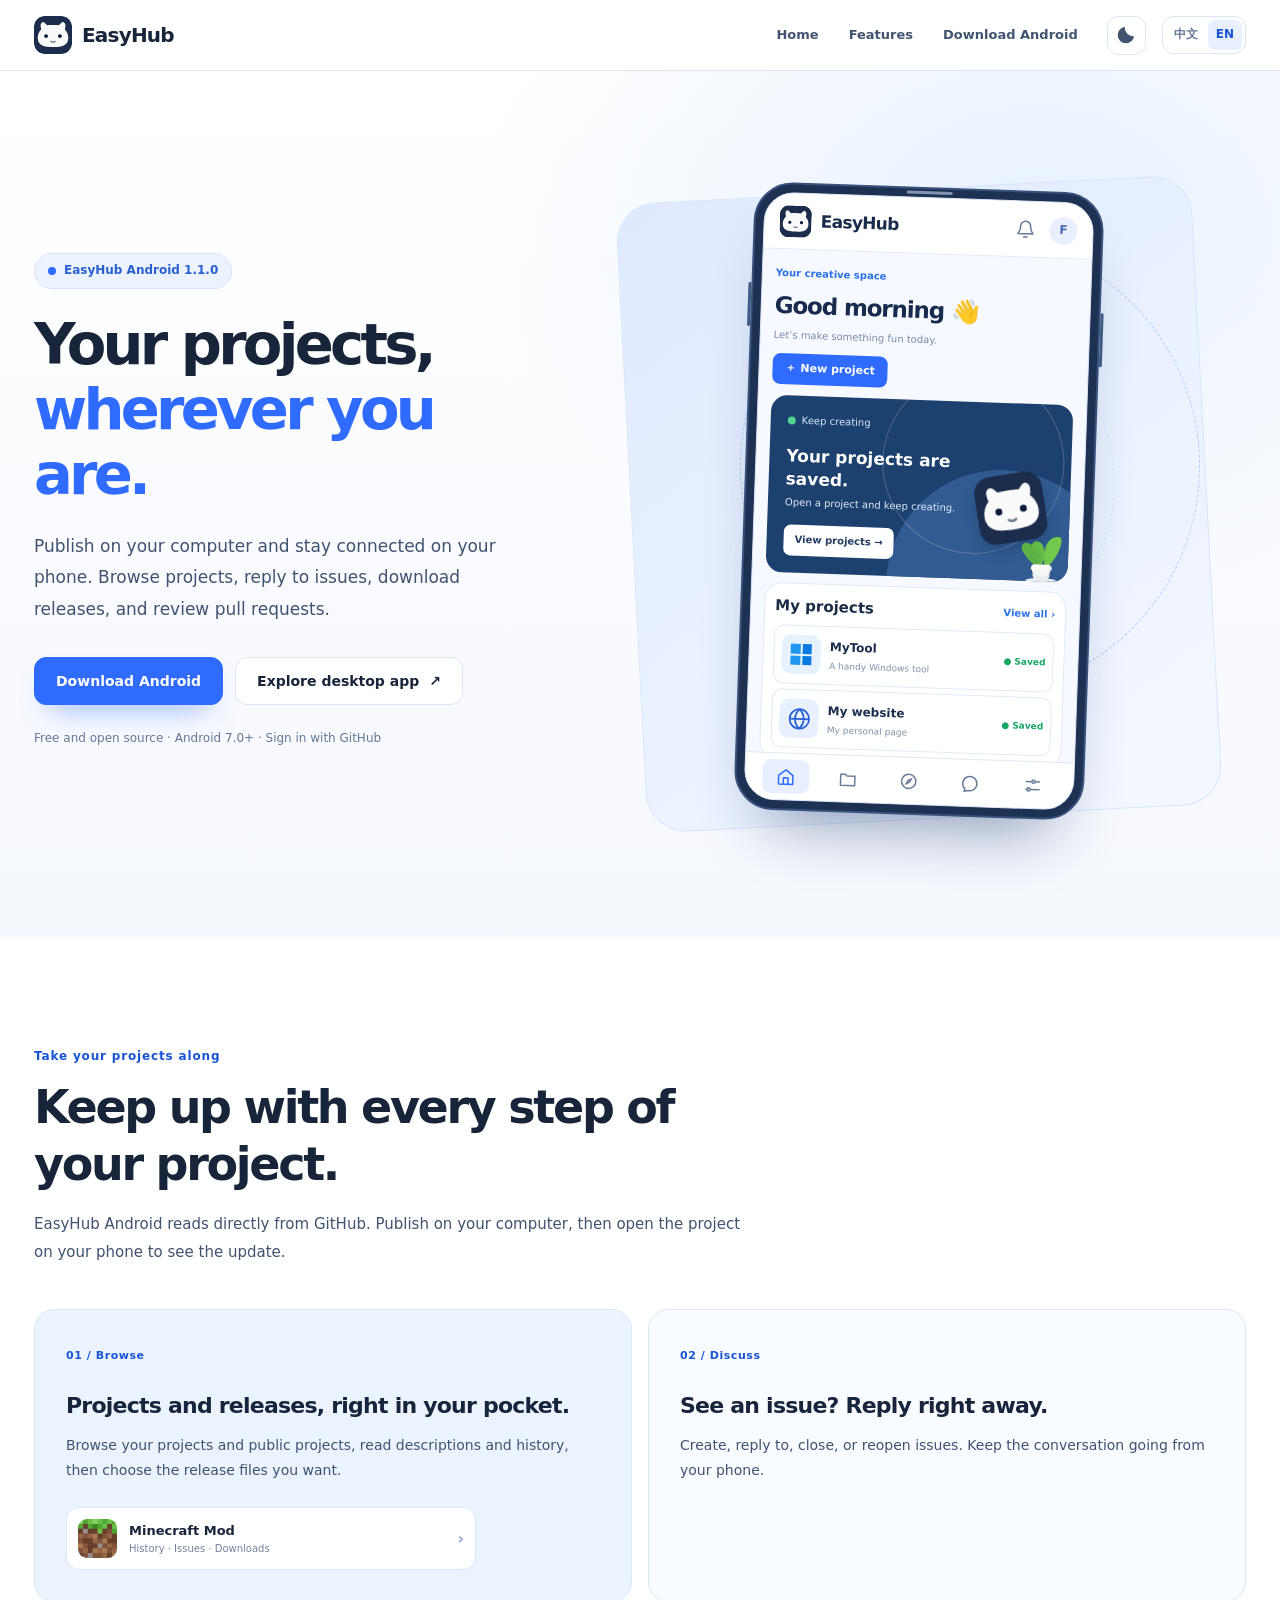
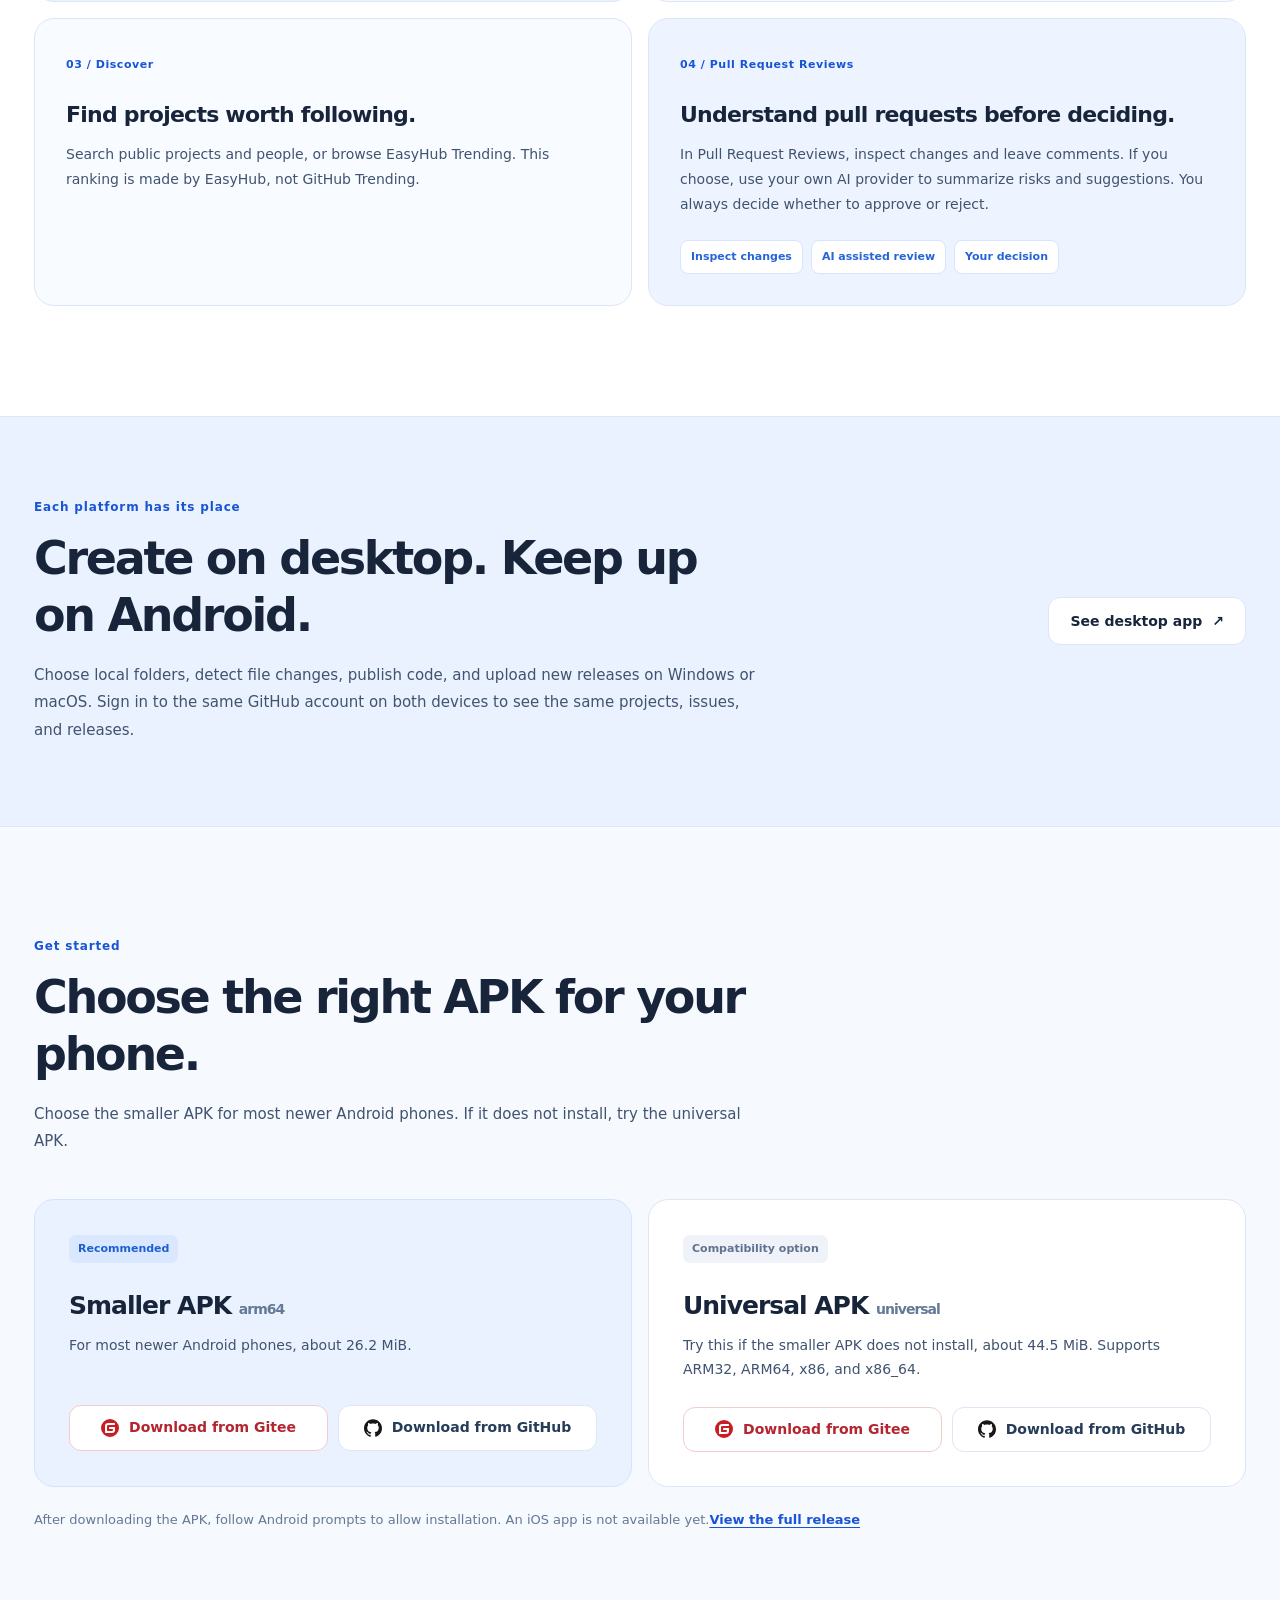
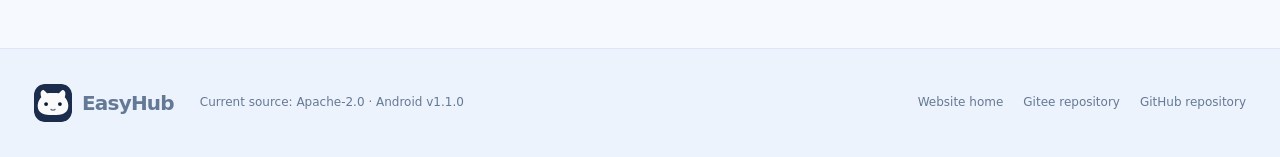
==== commit f1bf2d60: "Add macOS 1.2.2 downloads and current desktop platforms" ====
--- a/android-en.html
+++ b/android-en.html
@@ -49,7 +49,7 @@
           <p class="eyebrow"><span class="status-dot"></span> EasyHub Android 1.1.0</p>
           <h1 id="hero-title">Your projects,<br><span>wherever you are.</span></h1>
           <p class="hero-lead">Publish on your computer and stay connected on your phone. Browse projects, reply to issues, download releases, and review pull requests.</p>
-          <div class="hero-actions"><a class="button primary" href="#download">Download Android</a><a class="button quiet" href="./?platform=windows">Explore Windows app <span aria-hidden="true">↗</span></a></div>
+          <div class="hero-actions"><a class="button primary" href="#download">Download Android</a><a class="button quiet" href="./?platform=windows">Explore desktop app <span aria-hidden="true">↗</span></a></div>
           <p class="hero-note">Free and open source · Android 7.0+ · Sign in with GitHub</p>
         </div>
         <div class="illustration" role="img" aria-label="Illustrated preview based on the EasyHub Android home screen">
@@ -85,7 +85,7 @@
       </div>
     </section>
     <section class="together" aria-labelledby="together-title">
-      <div class="page-wrap together-inner reveal"><div><p class="kicker">Each platform has its place</p><h2 id="together-title">Create on Windows. Keep up on Android.</h2><p>Choosing local folders, detecting file changes, publishing code, and uploading new releases still happen on Windows. Sign in to the same GitHub account on both devices to see the same projects, issues, and releases.</p></div><a class="button quiet" href="./?platform=windows">See Windows app <span aria-hidden="true">↗</span></a></div>
+      <div class="page-wrap together-inner reveal"><div><p class="kicker">Each platform has its place</p><h2 id="together-title">Create on desktop. Keep up on Android.</h2><p>Choose local folders, detect file changes, publish code, and upload new releases on Windows or macOS. Sign in to the same GitHub account on both devices to see the same projects, issues, and releases.</p></div><a class="button quiet" href="./?platform=windows">See desktop app <span aria-hidden="true">↗</span></a></div>
     </section>
     <section class="download" id="download" aria-labelledby="download-title">
       <div class="page-wrap"><div class="section-head reveal"><p class="kicker">Get started</p><h2 id="download-title">Choose the right APK for your phone.</h2><p>Choose the smaller APK for most newer Android phones. If it does not install, try the universal APK.</p></div>
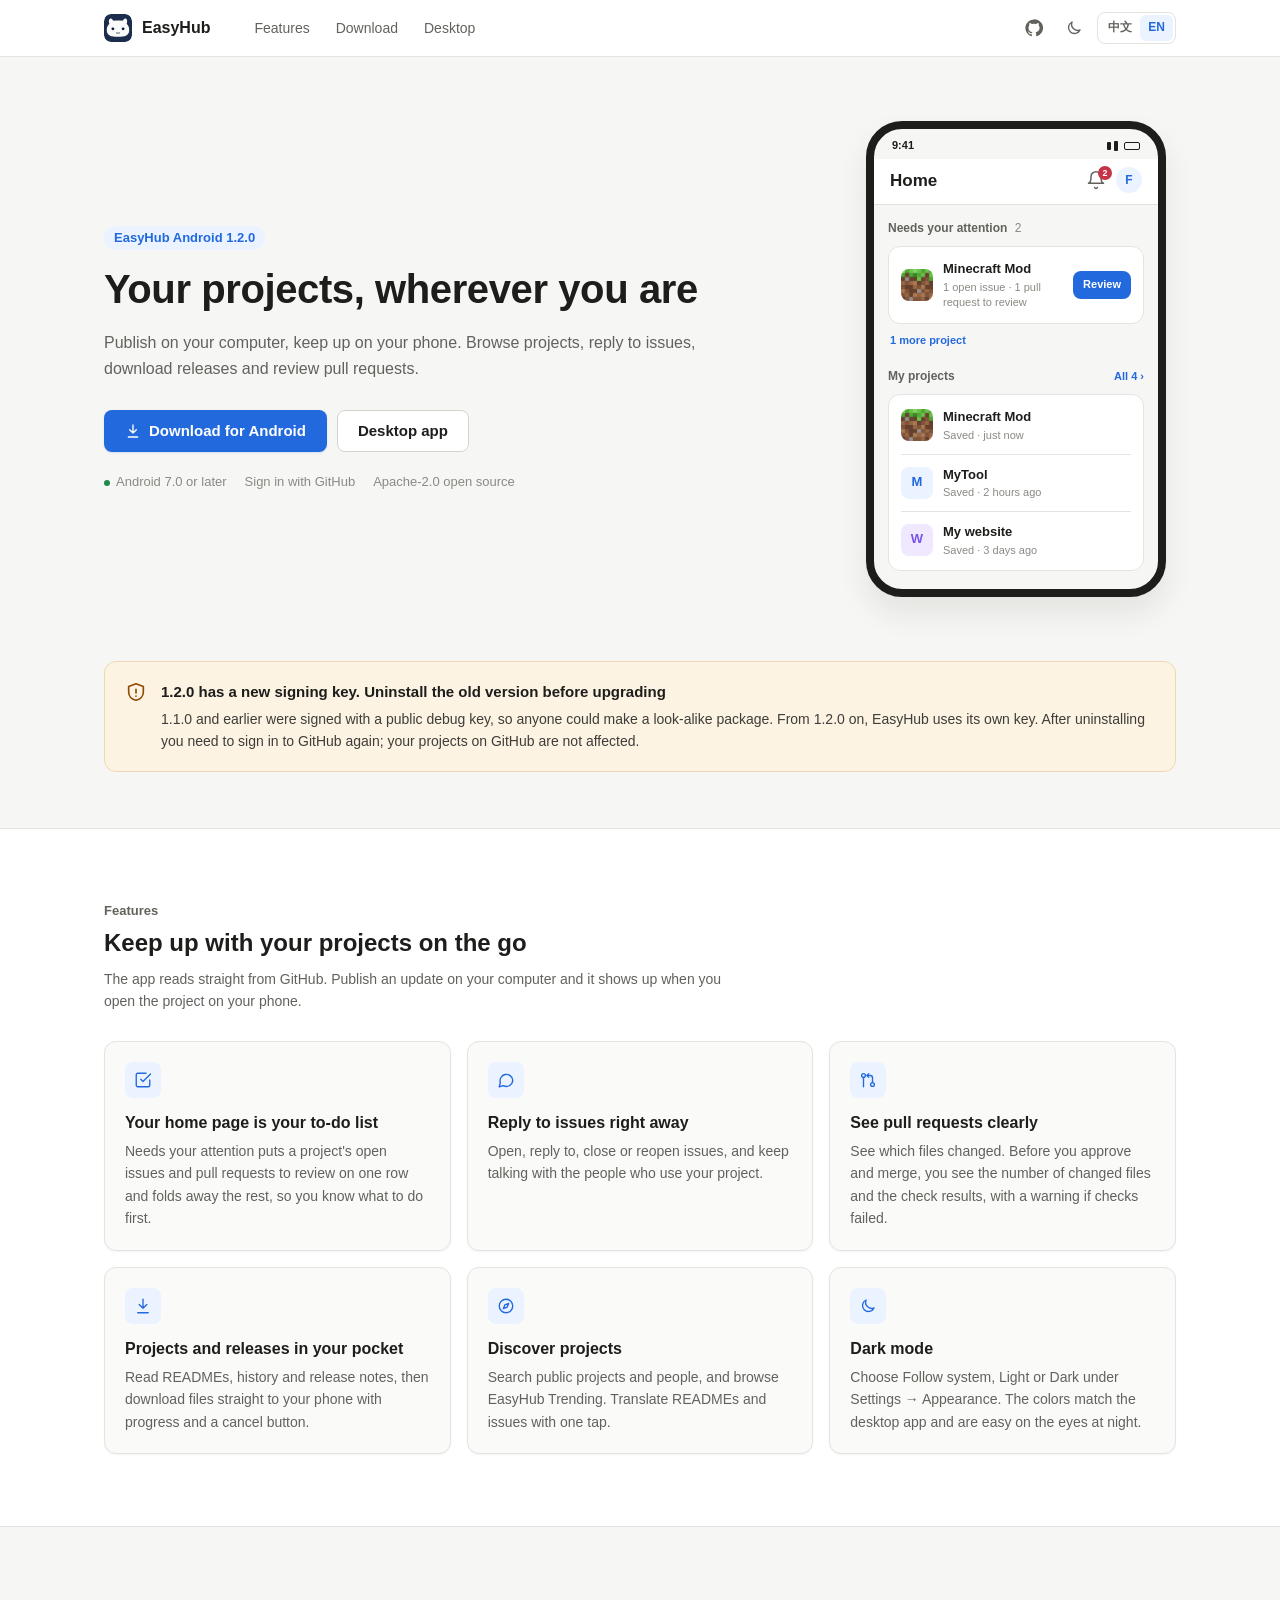
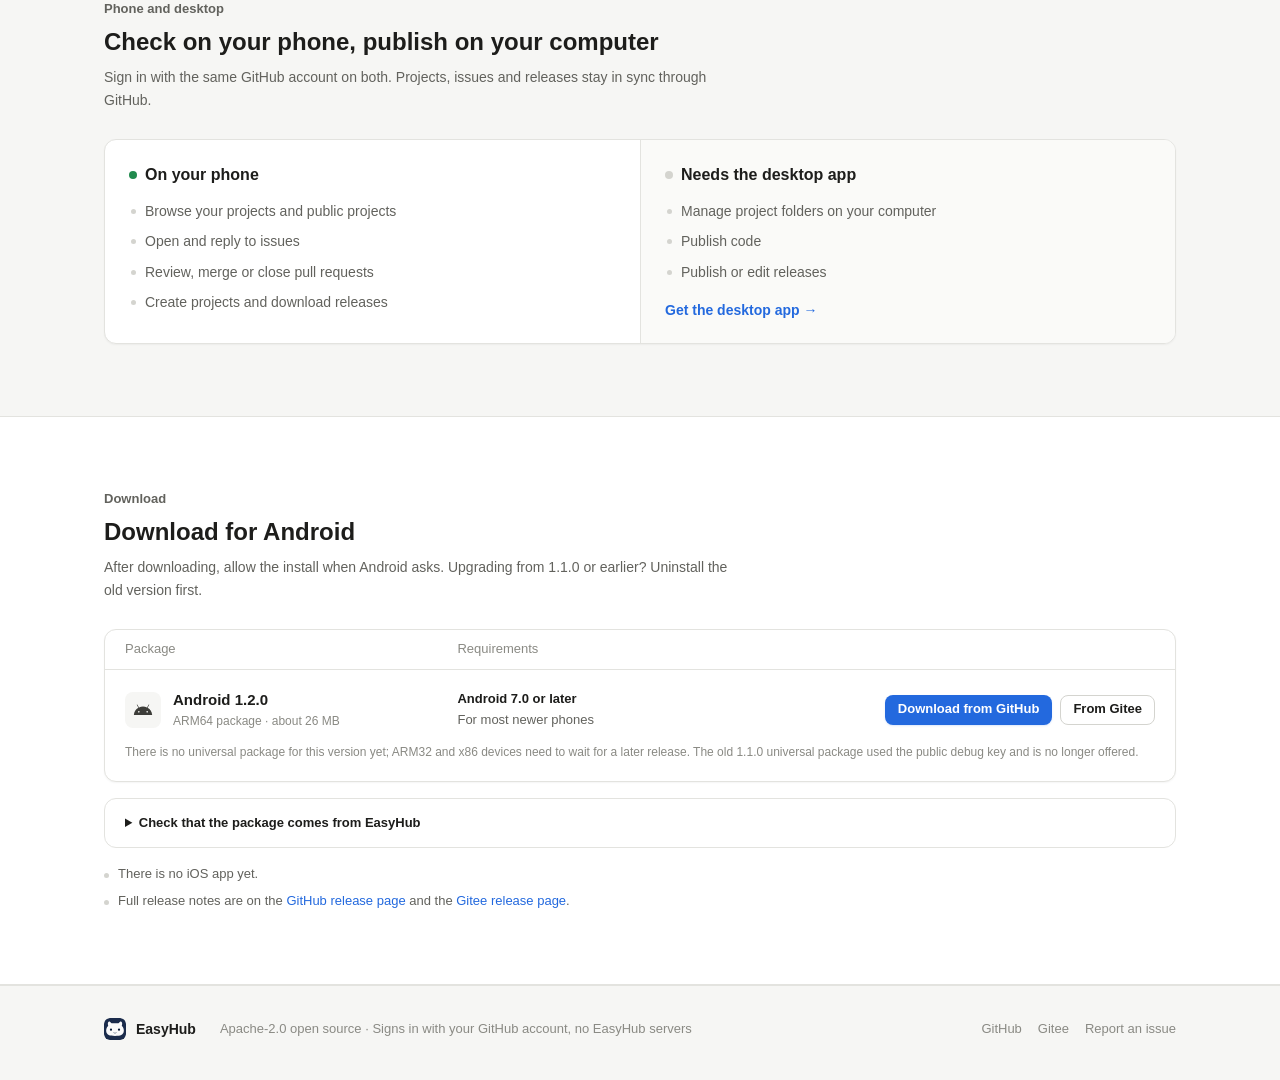
==== commit 5d72ba6a: "改版：Android 页换成和首页一致的新样式，更新到 1.2.0 - 沿用首页的顶栏、按钮、卡片、下载表格、深浅色切换和滚动动画 - 首屏手机示意改成 Android 1.2.0 的“等你处理”首页" ====
--- a/android-en.html
+++ b/android-en.html
@@ -1,102 +1,261 @@
-<!doctype html>
+<!DOCTYPE html>
 <html lang="en">
 <head>
-  <meta charset="utf-8">
-  <meta name="viewport" content="width=device-width, initial-scale=1">
-  <title>EasyHub Android 1.1.0 | Your GitHub projects on the go</title>
-  <meta name="description" content="EasyHub for Android helps you browse GitHub projects, reply to issues, download releases, and review pull requests. Choose from two APKs.">
-  <meta name="robots" content="index, follow, max-image-preview:large">
-  <link rel="canonical" href="https://fufu-flash.github.io/easyhub-website/android-en.html">
-  <link rel="alternate" hreflang="zh-CN" href="https://fufu-flash.github.io/easyhub-website/android.html">
-  <link rel="alternate" hreflang="en" href="https://fufu-flash.github.io/easyhub-website/android-en.html">
-  <link rel="alternate" hreflang="x-default" href="https://fufu-flash.github.io/easyhub-website/android-en.html">
-  <meta property="og:type" content="website">
-  <meta property="og:title" content="EasyHub Android | Your projects, wherever you are">
-  <meta property="og:description" content="Browse projects, reply to issues, download releases, and review pull requests on your phone.">
-  <meta property="og:image" content="https://fufu-flash.github.io/easyhub-website/assets/easyhub-social.png">
-  <meta property="og:url" content="https://fufu-flash.github.io/easyhub-website/android-en.html">
-  <meta name="twitter:card" content="summary_large_image">
-  <script type="application/ld+json">{"@context":"https://schema.org","@type":"SoftwareApplication","name":"EasyHub for Android","operatingSystem":"Android 7.0+","applicationCategory":"DeveloperApplication","softwareVersion":"1.1.0","datePublished":"2026-10-10","url":"https://fufu-flash.github.io/easyhub-website/android-en.html","downloadUrl":"https://gitee.com/HUAJILA/easy-hub/releases/download/android-v1.1.0/EasyHub-Android-1.1.0-arm64.apk","license":"https://github.com/FuFu-Flash/EasyHub/blob/android-v1.1.0/LICENSE","offers":{"@type":"Offer","price":"0","priceCurrency":"USD"}}</script>
-  <script>
-    (function(){
-      var theme='',language='';
-      try{theme=localStorage.getItem('easyhub-site-theme')||'';language=localStorage.getItem('easyhub-site-language')||''}catch(e){}
-      var dark=window.matchMedia&&window.matchMedia('(prefers-color-scheme: dark)').matches;
-      document.documentElement.dataset.theme=theme==='light'||theme==='dark'?theme:(dark?'dark':'light');
-      if(!window.matchMedia||!window.matchMedia('(prefers-reduced-motion: reduce)').matches)document.documentElement.classList.add('motion-ready');
-      var browser=(navigator.languages&&navigator.languages[0])||navigator.language||'en';
-      // Direct navigation to the English page keeps the explicit language choice.
-    })();
-  </script>
-  <link rel="icon" type="image/svg+xml" href="assets/easyhub-icon.svg">
-  <link rel="stylesheet" href="assets/android-page.css">
-  <link rel="stylesheet" href="assets/android-illustration.css">
-  <script src="assets/android-page.js" defer></script>
+<meta charset="UTF-8">
+<meta name="viewport" content="width=device-width, initial-scale=1.0">
+<script>
+(function(){
+  var saved='',language='';
+  try{saved=localStorage.getItem('easyhub-site-theme')||'';language=localStorage.getItem('easyhub-site-language')||''}catch(e){}
+  var system=window.matchMedia&&window.matchMedia('(prefers-color-scheme: dark)').matches;
+  document.documentElement.dataset.theme=saved==='light'||saved==='dark'?saved:(system?'dark':'light');
+  if(!window.matchMedia||!window.matchMedia('(prefers-reduced-motion: reduce)').matches){document.documentElement.classList.add('motion-ready')}
+  var browser=(navigator.languages&&navigator.languages[0])||navigator.language||'en';
+})();
+</script>
+<title>EasyHub Android - Your GitHub projects on your phone</title>
+<meta name="description" content="EasyHub for Android lets you browse GitHub projects, reply to issues, download releases and review pull requests on your phone. Free and open source for Android 7.0 and later.">
+<meta name="robots" content="index, follow, max-image-preview:large">
+<link rel="canonical" href="https://fufu-flash.github.io/easyhub-website/android-en.html">
+<link rel="alternate" hreflang="zh-CN" href="https://fufu-flash.github.io/easyhub-website/android.html">
+<link rel="alternate" hreflang="en" href="https://fufu-flash.github.io/easyhub-website/android-en.html">
+<link rel="alternate" hreflang="x-default" href="https://fufu-flash.github.io/easyhub-website/android.html">
+<meta property="og:type" content="website">
+<meta property="og:site_name" content="EasyHub">
+<meta property="og:locale" content="en_US">
+<meta property="og:title" content="EasyHub Android - Your projects, wherever you are">
+<meta property="og:description" content="Browse projects, reply to issues, download releases and review pull requests on your phone.">
+<meta property="og:url" content="https://fufu-flash.github.io/easyhub-website/android-en.html">
+<meta property="og:image" content="https://fufu-flash.github.io/easyhub-website/assets/easyhub-social.png">
+<meta name="twitter:card" content="summary_large_image">
+<script type="application/ld+json">
+{
+  "@context": "https://schema.org",
+  "@type": "SoftwareApplication",
+  "name": "EasyHub for Android",
+  "url": "https://fufu-flash.github.io/easyhub-website/android-en.html",
+  "description": "Browse GitHub projects, reply to issues, download releases and review pull requests on Android.",
+  "applicationCategory": "DeveloperApplication",
+  "operatingSystem": "Android 7.0+",
+  "softwareVersion": "1.2.0",
+  "datePublished": "2026-10-29",
+  "downloadUrl": "https://github.com/FuFu-Flash/EasyHub/releases/download/android-v1.2.0/EasyHub-Android-1.2.0-arm64.apk",
+  "license": "https://github.com/FuFu-Flash/EasyHub/blob/android-v1.2.0/LICENSE",
+  "offers": {"@type": "Offer", "price": "0", "priceCurrency": "USD"}
+}
+</script>
+<link rel="icon" type="image/svg+xml" href="assets/easyhub-icon.svg">
+<link rel="stylesheet" href="assets/site.css">
+<link rel="stylesheet" href="assets/android.css">
+<script src="assets/site.js" defer></script>
 </head>
-<body id="top">
-  <header class="site-header">
-    <nav class="page-wrap site-nav" aria-label="Main navigation">
-      <a class="brand" href="#top"><img src="assets/easyhub-icon.svg" alt=""><span>EasyHub</span></a>
-      <div class="nav-links"><a href="#top">Home</a><a href="#features">Features</a><a href="#download">Download Android</a></div>
-      <button class="theme-toggle" type="button" aria-label="Switch to light mode" title="Switch to light mode" aria-pressed="true"><svg class="theme-sun" viewBox="0 0 24 24" fill="none" stroke="currentColor" stroke-width="2" stroke-linecap="round" aria-hidden="true"><circle cx="12" cy="12" r="4"/><path d="M12 2v2m0 16v2M4.93 4.93l1.42 1.42m11.3 11.3 1.42 1.42M2 12h2m16 0h2M4.93 19.07l1.42-1.42m11.3-11.3 1.42-1.42"/></svg><svg class="theme-moon" viewBox="0 0 24 24" fill="currentColor" aria-hidden="true"><path d="M20.87 13.16A9 9 0 0 1 10.84 3.13a9 9 0 1 0 10.03 10.03Z"/></svg></button>
-      <div class="language-switch" role="group" aria-label="Language"><a href="android.html" data-lang="zh">中文</a><a href="android-en.html" data-lang="en" aria-current="page">EN</a></div>
+<body>
+<a class="skip" href="#main">Skip to content</a>
+
+<header class="topbar">
+  <div class="wrap topbar-inner">
+    <a class="brand" href="en.html?platform=windows"><img src="assets/easyhub-icon.svg" alt=""><span>EasyHub</span></a>
+    <nav class="nav" aria-label="Page sections">
+      <a href="#features">Features</a>
+      <a href="#download">Download</a>
+      <a href="en.html?platform=windows">Desktop</a>
     </nav>
-  </header>
-  <main>
-    <section class="hero" aria-labelledby="hero-title">
-      <div class="page-wrap hero-grid">
-        <div class="hero-copy">
-          <p class="eyebrow"><span class="status-dot"></span> EasyHub Android 1.1.0</p>
-          <h1 id="hero-title">Your projects,<br><span>wherever you are.</span></h1>
-          <p class="hero-lead">Publish on your computer and stay connected on your phone. Browse projects, reply to issues, download releases, and review pull requests.</p>
-          <div class="hero-actions"><a class="button primary" href="#download">Download Android</a><a class="button quiet" href="./?platform=windows">Explore desktop app <span aria-hidden="true">↗</span></a></div>
-          <p class="hero-note">Free and open source · Android 7.0+ · Sign in with GitHub</p>
-        </div>
-        <div class="illustration" role="img" aria-label="Illustrated preview based on the EasyHub Android home screen">
-          <span class="illustration-orbit orbit-one" aria-hidden="true"></span>
-          <span class="illustration-orbit orbit-two" aria-hidden="true"></span>
-          <div class="mobile-phone" aria-hidden="true">
-            <span class="mobile-phone-speaker"></span>
-            <div class="mobile-window">
-            <div class="mobile-topbar"><div class="mobile-brand"><img src="assets/easyhub-icon.svg" alt=""><strong>EasyHub</strong></div><div class="mobile-top-actions"><svg viewBox="0 0 24 24" fill="none" stroke="currentColor" stroke-width="1.8" stroke-linecap="round" stroke-linejoin="round"><path d="M18 8a6 6 0 0 0-12 0c0 7-3 8-3 9h18c0-1-3-2-3-9M10 21h4"/></svg><span class="mobile-avatar">F</span></div></div>
-            <div class="mobile-content">
-              <div class="mobile-intro"><small>Your creative space</small><strong>Good morning 👋</strong><p>Let’s make something fun today.</p><span class="mobile-new">＋ New project</span></div>
-              <div class="mobile-feature"><span class="mobile-feature-kicker"><i></i>Keep creating</span><strong>Your projects are saved.</strong><p>Open a project and keep creating.</p><span class="mobile-feature-button">View projects →</span><img class="mobile-feature-icon" src="assets/easyhub-icon.svg" alt=""><img class="mobile-feature-plant" src="assets/easyhub-potted-plant.svg" alt=""></div>
-              <div class="mobile-projects"><div class="mobile-projects-head"><strong>My projects</strong><span>View all ›</span></div>
-                <div class="mobile-project"><span class="mobile-project-icon windows-mark"><i></i><i></i><i></i><i></i></span><span class="mobile-project-copy"><strong>MyTool</strong><small>A handy Windows tool</small></span><span class="mobile-saved">● Saved</span></div>
-                <div class="mobile-project"><span class="mobile-project-icon globe-mark"><svg viewBox="0 0 24 24" fill="none" stroke="currentColor" stroke-width="1.6"><circle cx="12" cy="12" r="9"/><path d="M3 12h18M12 3c3 3 4 6 4 9s-1 6-4 9M12 3c-3 3-4 6-4 9s1 6 4 9"/></svg></span><span class="mobile-project-copy"><strong>My website</strong><small>My personal page</small></span><span class="mobile-saved">● Saved</span></div>
-              </div>
-            </div>
-            <div class="mobile-tabs"><span class="active"><svg viewBox="0 0 24 24" fill="none" stroke="currentColor" stroke-width="1.9" stroke-linejoin="round"><path d="m3 10 9-7 9 7v11H3zM9 21v-8h6v8"/></svg></span><span><svg viewBox="0 0 24 24" fill="none" stroke="currentColor" stroke-width="1.9" stroke-linejoin="round"><path d="M3 6h6l2 2h10v12H3z"/></svg></span><span><svg viewBox="0 0 24 24" fill="none" stroke="currentColor" stroke-width="1.9"><circle cx="12" cy="12" r="9"/><path d="m15 9-2 4-4 2 2-4z"/></svg></span><span><svg viewBox="0 0 24 24" fill="none" stroke="currentColor" stroke-width="1.9" stroke-linejoin="round"><path d="M5 19a9 9 0 1 1 4 2l-5 1z"/></svg></span><span><svg viewBox="0 0 24 24" fill="none" stroke="currentColor" stroke-width="1.9"><path d="M3 7h9m3 0h6M3 17h3m3 0h12"/><circle cx="13" cy="7" r="2"/><circle cx="7" cy="17" r="2"/></svg></span></div>
-            </div>
+    <div class="top-tools">
+      <a class="icon-btn" href="https://github.com/FuFu-Flash/EasyHub" target="_blank" rel="noopener noreferrer" aria-label="View source on GitHub" title="View source on GitHub">
+        <svg viewBox="0 0 24 24" fill="currentColor" aria-hidden="true"><path d="M12 .5a11.5 11.5 0 0 0-3.64 22.41c.58.1.79-.25.79-.56v-2c-3.2.7-3.88-1.37-3.88-1.37-.52-1.33-1.28-1.69-1.28-1.69-1.05-.71.08-.7.08-.7 1.16.08 1.77 1.19 1.77 1.19 1.03 1.77 2.7 1.26 3.36.96.1-.75.4-1.26.73-1.55-2.55-.29-5.24-1.28-5.24-5.68 0-1.25.45-2.28 1.18-3.08-.12-.29-.51-1.46.11-3.04 0 0 .97-.31 3.17 1.18a11 11 0 0 1 5.77 0c2.2-1.49 3.17-1.18 3.17-1.18.63 1.58.23 2.75.11 3.04.74.8 1.18 1.83 1.18 3.08 0 4.41-2.69 5.38-5.26 5.67.41.36.78 1.06.78 2.14v3.17c0 .31.21.67.8.56A11.5 11.5 0 0 0 12 .5Z"/></svg>
+      </a>
+      <button class="icon-btn" id="themeToggle" type="button" aria-label="Switch to dark mode" title="Switch to dark mode" aria-pressed="false">
+        <svg class="theme-light-icon" viewBox="0 0 24 24" fill="none" stroke="currentColor" stroke-width="1.8" stroke-linecap="round" stroke-linejoin="round" aria-hidden="true"><path d="M20 14.5A8 8 0 0 1 9.5 4a8 8 0 1 0 10.5 10.5Z"/></svg>
+        <svg class="theme-dark-icon" viewBox="0 0 24 24" fill="none" stroke="currentColor" stroke-width="1.8" stroke-linecap="round" aria-hidden="true"><circle cx="12" cy="12" r="4"/><path d="M12 2v2M12 20v2M4.9 4.9l1.4 1.4M17.7 17.7l1.4 1.4M2 12h2M20 12h2M4.9 19.1l1.4-1.4M17.7 6.3l1.4-1.4"/></svg>
+      </button>
+      <div class="lang" role="group" aria-label="语言 / Language">
+        <a href="android.html" data-lang="zh" lang="zh-CN">中文</a>
+        <a href="android-en.html" data-lang="en" lang="en" aria-current="page">EN</a>
+      </div>
+    </div>
+  </div>
+</header>
+
+<main id="main">
+<section class="hero hero-android" id="top">
+  <div class="wrap hero-split">
+    <div class="hero-text">
+      <p class="hero-kicker">EasyHub Android 1.2.0</p>
+      <h1>Your projects, wherever you are</h1>
+      <p class="lead">Publish on your computer, keep up on your phone. Browse projects, reply to issues, download releases and review pull requests.</p>
+      <div class="hero-actions">
+        <a class="btn btn-primary btn-lg" href="#download">
+          <svg viewBox="0 0 24 24" fill="none" stroke="currentColor" stroke-width="2" stroke-linecap="round" stroke-linejoin="round" aria-hidden="true"><path d="M12 3v12M7 10l5 5 5-5M5 21h14"/></svg>
+          Download for Android
+        </a>
+        <a class="btn btn-secondary btn-lg" href="en.html?platform=windows">Desktop app</a>
+      </div>
+      <div class="hero-meta">
+        <span><i></i>Android 7.0 or later</span>
+        <span>Sign in with GitHub</span>
+        <span>Apache-2.0 open source</span>
+      </div>
+    </div>
+    <div class="phone-stage" aria-hidden="true">
+      <div class="phone">
+        <div class="phone-status"><span>9:41</span><span class="phone-status-icons"><i></i><i></i><b></b></span></div>
+        <div class="phone-bar">
+          <strong>Home</strong>
+          <span class="phone-bell"><svg viewBox="0 0 24 24" fill="none" stroke="currentColor" stroke-width="1.8" stroke-linecap="round" stroke-linejoin="round"><path d="M6 8a6 6 0 0 1 12 0c0 7 3 8 3 8H3s3-1 3-8"/><path d="M10.3 21a1.9 1.9 0 0 0 3.4 0"/></svg><em>2</em></span>
+          <span class="phone-avatar">F</span>
+        </div>
+        <div class="phone-body">
+          <p class="phone-label">Needs your attention <span>2</span></p>
+          <div class="phone-card phone-task">
+            <img src="assets/minecraft-grass-block.png" alt="">
+            <div><strong>Minecraft Mod</strong><small>1 open issue · 1 pull request to review</small></div>
+            <span class="phone-btn">Review</span>
           </div>
-        </div>
-      </div>
-    </section>
-    <section class="features" id="features" aria-labelledby="features-title">
-      <div class="page-wrap">
-        <div class="section-head reveal"><p class="kicker">Take your projects along</p><h2 id="features-title">Keep up with every step of your project.</h2><p>EasyHub Android reads directly from GitHub. Publish on your computer, then open the project on your phone to see the update.</p></div>
-        <div class="feature-grid">
-          <article class="feature-card large reveal"><span class="feature-number">01 / Browse</span><h3>Projects and releases, right in your pocket.</h3><p>Browse your projects and public projects, read descriptions and history, then choose the release files you want.</p><div class="card-preview"><span class="preview-icon"><img src="assets/minecraft-grass-block.png" alt=""></span><span><strong>Minecraft Mod</strong><small>History · Issues · Downloads</small></span><b>›</b></div></article>
-          <article class="feature-card reveal"><span class="feature-number">02 / Discuss</span><h3>See an issue? Reply right away.</h3><p>Create, reply to, close, or reopen issues. Keep the conversation going from your phone.</p></article>
-          <article class="feature-card reveal"><span class="feature-number">03 / Discover</span><h3>Find projects worth following.</h3><p>Search public projects and people, or browse EasyHub Trending. This ranking is made by EasyHub, not GitHub Trending.</p></article>
-          <article class="feature-card wide reveal"><span class="feature-number">04 / Pull Request Reviews</span><h3>Understand pull requests before deciding.</h3><p>In Pull Request Reviews, inspect changes and leave comments. If you choose, use your own AI provider to summarize risks and suggestions. You always decide whether to approve or reject.</p><div class="review-tags"><span>Inspect changes</span><span>AI assisted review</span><span>Your decision</span></div></article>
-        </div>
-      </div>
-    </section>
-    <section class="together" aria-labelledby="together-title">
-      <div class="page-wrap together-inner reveal"><div><p class="kicker">Each platform has its place</p><h2 id="together-title">Create on desktop. Keep up on Android.</h2><p>Choose local folders, detect file changes, publish code, and upload new releases on Windows or macOS. Sign in to the same GitHub account on both devices to see the same projects, issues, and releases.</p></div><a class="button quiet" href="./?platform=windows">See desktop app <span aria-hidden="true">↗</span></a></div>
-    </section>
-    <section class="download" id="download" aria-labelledby="download-title">
-      <div class="page-wrap"><div class="section-head reveal"><p class="kicker">Get started</p><h2 id="download-title">Choose the right APK for your phone.</h2><p>Choose the smaller APK for most newer Android phones. If it does not install, try the universal APK.</p></div>
-        <div class="download-grid">
-          <article class="download-card primary-card reveal"><span class="package-badge">Recommended</span><h3>Smaller APK <span>arm64</span></h3><p>For most newer Android phones, about 26.2 MiB.</p><div class="download-actions"><a class="button gitee" href="https://gitee.com/HUAJILA/easy-hub/releases/download/android-v1.1.0/EasyHub-Android-1.1.0-arm64.apk"><img src="assets/gitee.svg" alt=""> Download from Gitee</a><a class="button github" href="https://github.com/FuFu-Flash/EasyHub/releases/download/android-v1.1.0/EasyHub-Android-1.1.0-arm64.apk"><img src="assets/github.svg" alt=""> Download from GitHub</a></div></article>
-          <article class="download-card reveal"><span class="package-badge pale">Compatibility option</span><h3>Universal APK <span>universal</span></h3><p>Try this if the smaller APK does not install, about 44.5 MiB. Supports ARM32, ARM64, x86, and x86_64.</p><div class="download-actions"><a class="button gitee" href="https://gitee.com/HUAJILA/easy-hub/releases/download/android-v1.1.0/EasyHub-Android-1.1.0-universal.apk"><img src="assets/gitee.svg" alt=""> Download from Gitee</a><a class="button github" href="https://github.com/FuFu-Flash/EasyHub/releases/download/android-v1.1.0/EasyHub-Android-1.1.0-universal.apk"><img src="assets/github.svg" alt=""> Download from GitHub</a></div></article>
-        </div>
-        <p class="install-note reveal">After downloading the APK, follow Android prompts to allow installation. An iOS app is not available yet.<a href="https://gitee.com/HUAJILA/easy-hub/releases/tag/android-v1.1.0">View the full release</a></p>
-      </div>
-    </section>
-  </main>
-  <footer><div class="page-wrap footer-inner"><a class="brand" href="#top"><img src="assets/easyhub-icon.svg" alt=""><span>EasyHub</span></a><span>Current source: Apache-2.0 · Android v1.1.0</span><div><a href="./?platform=windows">Website home</a><a href="https://gitee.com/HUAJILA/easy-hub">Gitee repository</a><a href="https://github.com/FuFu-Flash/EasyHub">GitHub repository</a></div></div></footer>
+          <p class="phone-more">1 more project</p>
+          <div class="phone-head"><p class="phone-label">My projects</p><span>All 4 ›</span></div>
+          <div class="phone-card phone-list">
+            <div class="phone-row"><img src="assets/minecraft-grass-block.png" alt=""><div><strong>Minecraft Mod</strong><small>Saved · just now</small></div></div>
+            <div class="phone-row"><span class="phone-icon">M</span><div><strong>MyTool</strong><small>Saved · 2 hours ago</small></div></div>
+            <div class="phone-row"><span class="phone-icon violet">W</span><div><strong>My website</strong><small>Saved · 3 days ago</small></div></div>
+          </div>
+        </div>
+      </div>
+    </div>
+  </div>
+</section>
+
+<section class="notice-band">
+  <div class="wrap">
+    <div class="notice reveal" role="note">
+      <svg viewBox="0 0 24 24" fill="none" stroke="currentColor" stroke-width="1.8" stroke-linecap="round" stroke-linejoin="round" aria-hidden="true"><path d="M12 3 4 6v6c0 4.5 3.4 8 8 9 4.6-1 8-4.5 8-9V6Z"/><path d="M12 9v4M12 16.5v.01"/></svg>
+      <div>
+        <strong>1.2.0 has a new signing key. Uninstall the old version before upgrading</strong>
+        <p>1.1.0 and earlier were signed with a public debug key, so anyone could make a look-alike package. From 1.2.0 on, EasyHub uses its own key. After uninstalling you need to sign in to GitHub again; your projects on GitHub are not affected.</p>
+      </div>
+    </div>
+  </div>
+</section>
+
+<section class="band" id="features">
+  <div class="wrap">
+    <div class="section-head reveal">
+      <p class="section-label">Features</p>
+      <h2 class="section-title">Keep up with your projects on the go</h2>
+      <p class="section-sub">The app reads straight from GitHub. Publish an update on your computer and it shows up when you open the project on your phone.</p>
+    </div>
+    <div class="features">
+      <article class="feature reveal">
+        <span class="feature-icon"><svg viewBox="0 0 24 24" fill="none" stroke="currentColor" stroke-width="1.8" stroke-linecap="round" stroke-linejoin="round" aria-hidden="true"><path d="M9 11 12 14 22 4"/><path d="M21 12v7a2 2 0 0 1-2 2H5a2 2 0 0 1-2-2V5a2 2 0 0 1 2-2h11"/></svg></span>
+        <h3>Your home page is your to-do list</h3>
+        <p>Needs your attention puts a project's open issues and pull requests to review on one row and folds away the rest, so you know what to do first.</p>
+      </article>
+      <article class="feature reveal">
+        <span class="feature-icon"><svg viewBox="0 0 24 24" fill="none" stroke="currentColor" stroke-width="1.8" stroke-linecap="round" stroke-linejoin="round" aria-hidden="true"><path d="M21 12a8.5 8.5 0 0 1-12.4 7.6L3 21l1.4-5.6A8.5 8.5 0 1 1 21 12Z"/></svg></span>
+        <h3>Reply to issues right away</h3>
+        <p>Open, reply to, close or reopen issues, and keep talking with the people who use your project.</p>
+      </article>
+      <article class="feature reveal">
+        <span class="feature-icon"><svg viewBox="0 0 24 24" fill="none" stroke="currentColor" stroke-width="1.8" stroke-linecap="round" stroke-linejoin="round" aria-hidden="true"><circle cx="6" cy="6" r="2.5"/><circle cx="18" cy="18" r="2.5"/><path d="M6 8.5V21M18 15.5V9a3 3 0 0 0-3-3h-4"/><path d="m13 3.5-2.5 2.5L13 8.5"/></svg></span>
+        <h3>See pull requests clearly</h3>
+        <p>See which files changed. Before you approve and merge, you see the number of changed files and the check results, with a warning if checks failed.</p>
+      </article>
+      <article class="feature reveal">
+        <span class="feature-icon"><svg viewBox="0 0 24 24" fill="none" stroke="currentColor" stroke-width="1.8" stroke-linecap="round" stroke-linejoin="round" aria-hidden="true"><path d="M12 3v12M7 10l5 5 5-5M5 21h14"/></svg></span>
+        <h3>Projects and releases in your pocket</h3>
+        <p>Read READMEs, history and release notes, then download files straight to your phone with progress and a cancel button.</p>
+      </article>
+      <article class="feature reveal">
+        <span class="feature-icon"><svg viewBox="0 0 24 24" fill="none" stroke="currentColor" stroke-width="1.8" stroke-linecap="round" stroke-linejoin="round" aria-hidden="true"><circle cx="12" cy="12" r="9"/><path d="m15.5 8.5-2 5-5 2 2-5Z"/></svg></span>
+        <h3>Discover projects</h3>
+        <p>Search public projects and people, and browse EasyHub Trending. Translate READMEs and issues with one tap.</p>
+      </article>
+      <article class="feature reveal">
+        <span class="feature-icon"><svg viewBox="0 0 24 24" fill="none" stroke="currentColor" stroke-width="1.8" stroke-linecap="round" stroke-linejoin="round" aria-hidden="true"><path d="M20 14.5A8 8 0 0 1 9.5 4a8 8 0 1 0 10.5 10.5Z"/></svg></span>
+        <h3>Dark mode</h3>
+        <p>Choose Follow system, Light or Dark under Settings → Appearance. The colors match the desktop app and are easy on the eyes at night.</p>
+      </article>
+    </div>
+  </div>
+</section>
+
+<section id="split">
+  <div class="wrap">
+    <div class="section-head reveal">
+      <p class="section-label">Phone and desktop</p>
+      <h2 class="section-title">Check on your phone, publish on your computer</h2>
+      <p class="section-sub">Sign in with the same GitHub account on both. Projects, issues and releases stay in sync through GitHub.</p>
+    </div>
+    <div class="split reveal">
+      <div class="split-col">
+        <h3><span class="split-dot ok"></span>On your phone</h3>
+        <ul>
+          <li>Browse your projects and public projects</li>
+          <li>Open and reply to issues</li>
+          <li>Review, merge or close pull requests</li>
+          <li>Create projects and download releases</li>
+        </ul>
+      </div>
+      <div class="split-col">
+        <h3><span class="split-dot"></span>Needs the desktop app</h3>
+        <ul>
+          <li>Manage project folders on your computer</li>
+          <li>Publish code</li>
+          <li>Publish or edit releases</li>
+        </ul>
+        <a class="split-link" href="en.html?platform=windows#download">Get the desktop app →</a>
+      </div>
+    </div>
+  </div>
+</section>
+
+<section class="band" id="download">
+  <div class="wrap">
+    <div class="section-head reveal">
+      <p class="section-label">Download</p>
+      <h2 class="section-title">Download for Android</h2>
+      <p class="section-sub">After downloading, allow the install when Android asks. Upgrading from 1.1.0 or earlier? Uninstall the old version first.</p>
+    </div>
+    <div class="table reveal" role="list">
+      <div class="table-head" aria-hidden="true"><span>Package</span><span>Requirements</span><span></span></div>
+      <div class="row" role="listitem">
+        <div class="platform">
+          <span class="platform-icon"><svg viewBox="0 0 24 24" fill="currentColor" aria-hidden="true"><path d="M17.5 9.4 19.4 6a.4.4 0 0 0-.7-.4l-1.9 3.4a11.5 11.5 0 0 0-9.6 0L5.3 5.6a.4.4 0 1 0-.7.4l1.9 3.4A10.7 10.7 0 0 0 1 18h22a10.7 10.7 0 0 0-5.5-8.6ZM7 15.2a1 1 0 1 1 0-2 1 1 0 0 1 0 2Zm10 0a1 1 0 1 1 0-2 1 1 0 0 1 0 2Z"/></svg></span>
+          <span><strong>Android 1.2.0</strong><small>ARM64 package · about 26 MB</small></span>
+        </div>
+        <p class="req"><b>Android 7.0 or later</b><br>For most newer phones</p>
+        <div class="get">
+          <a class="btn btn-primary btn-sm" href="https://github.com/FuFu-Flash/EasyHub/releases/download/android-v1.2.0/EasyHub-Android-1.2.0-arm64.apk">Download from GitHub</a>
+          <a class="btn btn-secondary btn-sm" href="https://gitee.com/HUAJILA/easy-hub/releases/download/android-v1.2.0/EasyHub-Android-1.2.0-arm64.apk">From Gitee</a>
+        </div>
+        <p class="row-note">There is no universal package for this version yet; ARM32 and x86 devices need to wait for a later release. The old 1.1.0 universal package used the public debug key and is no longer offered.</p>
+      </div>
+    </div>
+    <details class="verify reveal">
+      <summary>Check that the package comes from EasyHub</summary>
+      <p>Download only from this page or the release page. The SHA-256 of the package and signing certificate should match:</p>
+      <dl>
+        <dt>Package</dt><dd><code>4d0ad1bff876941bba85ac4f5b248b5c32652e56ee6f95f61be061f2d0664ea1</code></dd>
+        <dt>Certificate</dt><dd><code>e3bc715e03d2e63aac2a898ec283e6f72c4a9b945ec91ebeda76e9882c4e9f79</code></dd>
+      </dl>
+    </details>
+    <ul class="notes">
+      <li>There is no iOS app yet.</li>
+      <li>Full release notes are on the <a href="https://github.com/FuFu-Flash/EasyHub/releases/tag/android-v1.2.0" target="_blank" rel="noopener noreferrer">GitHub release page</a> and the <a href="https://gitee.com/HUAJILA/easy-hub/releases/tag/android-v1.2.0" target="_blank" rel="noopener noreferrer">Gitee release page</a>.</li>
+    </ul>
+  </div>
+</section>
+</main>
+
+<footer>
+  <div class="wrap footer-inner">
+    <a class="brand" href="en.html?platform=windows"><img src="assets/easyhub-icon.svg" alt=""><span>EasyHub</span></a>
+    <span>Apache-2.0 open source · Signs in with your GitHub account, no EasyHub servers</span>
+    <nav class="footer-links" aria-label="Links">
+      <a href="https://github.com/FuFu-Flash/EasyHub" target="_blank" rel="noopener noreferrer">GitHub</a>
+      <a href="https://gitee.com/HUAJILA/easy-hub" target="_blank" rel="noopener noreferrer">Gitee</a>
+      <a href="https://github.com/FuFu-Flash/EasyHub/issues" target="_blank" rel="noopener noreferrer">Report an issue</a>
+    </nav>
+  </div>
+</footer>
 </body>
 </html>
--- a/assets/site.css
+++ b/assets/site.css
@@ -0,0 +1,211 @@
+/* 官网样式：配色、字号、圆角沿用桌面端 1.4.0 的 tokens.css */
+:root{
+  --font:-apple-system,BlinkMacSystemFont,'Segoe UI Variable','Segoe UI','Microsoft YaHei UI','Noto Sans SC','PingFang SC','Hiragino Sans GB',sans-serif;
+  --primary:#2369de;
+  --primary-hover:#1756bf;
+  --primary-soft:#eaf3ff;
+  --ink:#1d1d1b;
+  --ink-soft:#3d3d39;
+  --muted:#62625d;
+  --faint:#8a8a84;
+  --surface:#ffffff;
+  --surface-subtle:#fafaf8;
+  --bg:#f6f6f4;
+  --sunken:#ececea;
+  --line:#e3e3df;
+  --line-strong:#d4d4cf;
+  --focus:#90b8ff;
+  --success:#208a4d;
+  --warning:#8f4a00;
+  --warning-soft:#fdf3e3;
+  --shadow-card:0 1px 2px rgba(29,29,27,.043);
+  --shadow-raised:0 16px 30px rgba(29,29,27,.086);
+  color-scheme:light;
+}
+:root[data-theme="dark"]{
+  --primary:#4c8dff;
+  --primary-hover:#6ea3ff;
+  --primary-soft:#1b2a44;
+  --ink:#ededea;
+  --ink-soft:#d2d2cd;
+  --muted:#a3a39d;
+  --faint:#7d7d77;
+  --surface:#232321;
+  --surface-subtle:#1f1f1d;
+  --bg:#191918;
+  --sunken:#2c2c2a;
+  --line:#34342f;
+  --line-strong:#45453f;
+  --focus:#4c7fd6;
+  --success:#4cc27f;
+  --warning:#e4a453;
+  --warning-soft:#33291b;
+  --shadow-card:0 1px 2px rgba(0,0,0,.3);
+  --shadow-raised:0 16px 30px rgba(0,0,0,.35);
+  color-scheme:dark;
+}
+*{margin:0;padding:0;box-sizing:border-box}
+html{scroll-behavior:smooth;scroll-padding-top:72px}
+body{font-family:var(--font);font-size:14px;line-height:1.6;color:var(--ink);background:var(--bg);-webkit-font-smoothing:antialiased;overflow-x:hidden}
+img{max-width:100%;display:block}
+a{color:inherit;text-decoration:none}
+:focus-visible{outline:3px solid var(--focus);outline-offset:2px;border-radius:4px}
+.wrap{max-width:1120px;margin:0 auto;padding:0 24px}
+.skip{position:absolute;left:-9999px;top:8px;z-index:200;background:var(--surface);padding:8px 12px;border-radius:8px}
+.skip:focus{left:16px}
+
+/* 顶栏：与应用顶栏同样的白底、细线和图标按钮 */
+.topbar{position:sticky;top:0;z-index:50;background:var(--surface);border-bottom:1px solid var(--line)}
+.topbar-inner{display:flex;align-items:center;gap:8px;height:56px}
+.brand{display:flex;align-items:center;gap:10px;font-size:16px;font-weight:700;margin-right:24px}
+.brand img{width:28px;height:28px;border-radius:7px}
+.nav{display:flex;gap:2px}
+.nav a{padding:6px 12px;border-radius:8px;color:var(--muted);font-weight:500}
+.nav a:hover{background:var(--bg);color:var(--ink)}
+.top-tools{display:flex;align-items:center;gap:6px;margin-left:auto}
+.icon-btn{display:grid;place-items:center;width:34px;height:34px;border:0;border-radius:8px;background:transparent;color:var(--muted);cursor:pointer}
+.icon-btn:hover{background:var(--bg);color:var(--ink)}
+.icon-btn svg{width:18px;height:18px}
+.theme-dark-icon{display:none}
+:root[data-theme="dark"] .theme-dark-icon{display:block}
+:root[data-theme="dark"] .theme-light-icon{display:none}
+.lang{display:flex;padding:2px;border:1px solid var(--line);border-radius:8px}
+.lang a{padding:3px 8px;border-radius:6px;font-size:12px;font-weight:600;color:var(--muted)}
+.lang a[aria-current="page"]{background:var(--primary-soft);color:var(--primary)}
+
+/* 按钮：主按钮蓝底，次按钮白底细边，和应用一致 */
+.btn{display:inline-flex;align-items:center;justify-content:center;gap:8px;height:36px;padding:0 16px;border-radius:8px;border:1px solid transparent;font:inherit;font-weight:600;white-space:nowrap;cursor:pointer;transition:background .16s,border-color .16s}
+.btn svg{width:16px;height:16px;flex:none}
+.btn-primary{background:var(--primary);color:#fff;box-shadow:0 1px 2px rgba(35,105,222,.16)}
+.btn-primary:hover{background:var(--primary-hover)}
+.btn-secondary{background:var(--surface);border-color:var(--line-strong);color:var(--ink)}
+.btn-secondary:hover{background:var(--surface-subtle);border-color:var(--faint)}
+.btn-lg{height:42px;padding:0 20px;font-size:15px}
+.btn-sm{height:30px;padding:0 12px;font-size:13px}
+
+/* 首屏 */
+.hero{padding:64px 0 0}
+.hero h1{font-size:40px;line-height:1.25;font-weight:700;letter-spacing:-.01em;max-width:720px}
+.hero .lead{margin-top:16px;font-size:16px;color:var(--muted);max-width:620px}
+.hero-actions{display:flex;flex-wrap:wrap;gap:10px;margin-top:28px}
+.hero-meta{display:flex;flex-wrap:wrap;gap:6px 18px;margin-top:20px;color:var(--faint);font-size:13px}
+.hero-meta span{display:inline-flex;align-items:center;gap:6px}
+.hero-meta i{width:6px;height:6px;border-radius:50%;background:var(--success)}
+.shot{margin-top:48px;border:1px solid var(--line);border-bottom:0;border-radius:12px 12px 0 0;overflow:hidden;background:var(--surface);box-shadow:var(--shadow-raised)}
+.shot img{width:100%;height:auto}
+.shot-caption{padding:10px 0 0;color:var(--faint);font-size:12px;text-align:right}
+
+/* 分区：小标题 + 正文标题，留白参照应用页面 */
+section{padding:72px 0}
+.band{background:var(--surface);border-top:1px solid var(--line);border-bottom:1px solid var(--line)}
+.section-label{font-size:13px;font-weight:600;color:var(--muted)}
+.section-title{margin-top:6px;font-size:24px;line-height:1.35;font-weight:700}
+.section-sub{margin-top:8px;color:var(--muted);max-width:640px}
+.section-head{margin-bottom:28px}
+
+.features{display:grid;grid-template-columns:repeat(3,minmax(0,1fr));gap:16px}
+.feature{background:var(--surface);border:1px solid var(--line);border-radius:12px;padding:20px;box-shadow:var(--shadow-card)}
+.band .feature{background:var(--surface-subtle)}
+.feature-icon{display:grid;place-items:center;width:36px;height:36px;border-radius:8px;background:var(--primary-soft);color:var(--primary);margin-bottom:14px}
+.feature-icon svg{width:18px;height:18px}
+.feature h3{font-size:16px;font-weight:600;line-height:1.4}
+.feature p{margin-top:6px;color:var(--muted)}
+.tag{display:inline-block;margin-left:6px;padding:0 6px;border-radius:4px;background:var(--sunken);color:var(--muted);font-size:12px;font-weight:500;vertical-align:2px}
+
+.steps{display:grid;grid-template-columns:repeat(3,minmax(0,1fr));gap:16px;counter-reset:step}
+.step{padding:20px;border-left:2px solid var(--line)}
+.step::before{counter-increment:step;content:counter(step);display:grid;place-items:center;width:26px;height:26px;border-radius:50%;background:var(--primary);color:#fff;font-size:13px;font-weight:700;margin-bottom:12px}
+.step h3{font-size:16px;font-weight:600}
+.step p{margin-top:6px;color:var(--muted)}
+.steps-note{margin-top:20px;color:var(--muted)}
+
+/* 下载：沿用“我的项目”表格的行列样式 */
+.table{background:var(--surface);border:1px solid var(--line);border-radius:12px;overflow:hidden;box-shadow:var(--shadow-card)}
+.table-head,.row{display:grid;grid-template-columns:minmax(0,1.3fr) minmax(0,1.2fr) minmax(0,1.6fr);gap:16px;align-items:center;padding:0 20px}
+.table-head{height:40px;color:var(--faint);font-size:13px;border-bottom:1px solid var(--line)}
+.row{padding-top:18px;padding-bottom:18px}
+.row+.row{border-top:1px solid var(--line)}
+.platform{display:flex;align-items:center;gap:12px;min-width:0}
+.platform-icon{display:grid;place-items:center;width:36px;height:36px;flex:none;border-radius:8px;background:var(--bg);color:var(--ink-soft)}
+.platform-icon svg{width:20px;height:20px}
+.platform strong{display:block;font-size:15px;font-weight:600}
+.platform small{display:block;color:var(--faint);font-size:12px}
+.req{color:var(--muted);font-size:13px}
+.req b{color:var(--ink);font-weight:600}
+.get{display:flex;flex-wrap:wrap;gap:8px;justify-content:flex-end}
+.row-note{grid-column:1/-1;margin-top:-4px;color:var(--faint);font-size:12px}
+.row-note a,.notes a{color:var(--primary)}
+.row-note a:hover,.notes a:hover{text-decoration:underline}
+.notes{margin-top:16px;display:grid;gap:6px;color:var(--muted);font-size:13px}
+.notes li{list-style:none;padding-left:14px;position:relative}
+.notes li::before{content:"";position:absolute;left:0;top:9px;width:5px;height:5px;border-radius:50%;background:var(--line-strong)}
+
+footer{padding:32px 0 40px;border-top:1px solid var(--line);color:var(--faint);font-size:13px}
+.footer-inner{display:flex;flex-wrap:wrap;align-items:center;gap:12px 24px}
+.footer-inner .brand{font-size:14px;margin-right:0;color:var(--ink)}
+.footer-inner .brand img{width:22px;height:22px;border-radius:6px}
+.footer-links{display:flex;flex-wrap:wrap;gap:16px;margin-left:auto}
+.footer-links a:hover{color:var(--ink)}
+
+@media (max-width:850px){
+  .nav{display:none}
+  .brand{margin-right:0}
+  .hero{padding-top:40px}
+  .hero h1{font-size:30px}
+  .features,.steps{grid-template-columns:1fr}
+  .table-head{display:none}
+  .row{grid-template-columns:1fr;gap:12px}
+  .get{justify-content:flex-start}
+  .row-note{margin-top:0}
+  section{padding:56px 0}
+}
+@media (max-width:480px){
+  .wrap{padding:0 16px}
+  .hero-actions .btn{flex:1 1 100%}
+  .footer-links{margin-left:0}
+}
+/* 动画：时长和缓动沿用应用的 --eh-duration / --eh-ease-standard */
+:root{--ease:cubic-bezier(.2,.7,.2,1)}
+body,.topbar,.feature,.table,.btn,.icon-btn,.lang a{transition:background-color .2s var(--ease),border-color .2s var(--ease),color .2s var(--ease),box-shadow .2s var(--ease),transform .16s var(--ease)}
+.topbar.scrolled{box-shadow:0 1px 8px rgba(98,98,93,.08)}
+.btn:hover{transform:translateY(-1px)}
+.btn:active{transform:translateY(0) scale(.98)}
+.btn-lg svg{transition:transform .2s var(--ease)}
+.btn-primary:hover svg{transform:translateY(2px)}
+.feature:hover{transform:translateY(-3px);border-color:var(--line-strong);box-shadow:var(--shadow-raised)}
+.feature-icon{transition:transform .2s var(--ease),background-color .2s var(--ease)}
+.feature:hover .feature-icon{transform:scale(1.08) rotate(-4deg)}
+.row{transition:background-color .2s var(--ease)}
+.row:hover{background:var(--surface-subtle)}
+.platform-icon{transition:background-color .2s var(--ease),color .2s var(--ease)}
+.row:hover .platform-icon{background:var(--primary-soft);color:var(--primary)}
+.hero-meta i{animation:pulse 2.4s ease-in-out infinite}
+@keyframes pulse{0%,100%{box-shadow:0 0 0 0 rgba(32,138,77,.45)}50%{box-shadow:0 0 0 5px rgba(32,138,77,0)}}
+
+/* 首屏依次出现，截图从下方升起；只有允许动画时才加 motion-ready */
+.motion-ready .hero h1,.motion-ready .hero .lead,.motion-ready .hero-actions,.motion-ready .hero-meta{animation:rise .6s var(--ease) both}
+.motion-ready .hero .lead{animation-delay:.08s}
+.motion-ready .hero-actions{animation-delay:.16s}
+.motion-ready .hero-meta{animation-delay:.24s}
+.motion-ready .shot{animation:rise-shot .9s var(--ease) .3s both}
+@keyframes rise{from{opacity:0;transform:translateY(14px)}to{opacity:1;transform:none}}
+@keyframes rise-shot{from{opacity:0;transform:translateY(40px) scale(.98)}to{opacity:1;transform:none}}
+
+/* 滚动到区块时渐显，同组元素错开出现 */
+.motion-ready .reveal{opacity:0;transform:translateY(18px);transition:opacity .6s var(--ease),transform .6s var(--ease)}
+.motion-ready .reveal.in{opacity:1;transform:none}
+.motion-ready .features .reveal:nth-child(3n+2),.motion-ready .steps .reveal:nth-child(2){transition-delay:.08s}
+.motion-ready .features .reveal:nth-child(3n),.motion-ready .steps .reveal:nth-child(3){transition-delay:.16s}
+.motion-ready .reveal.in:hover{transition-delay:0s}
+.motion-ready .step.reveal::before{transform:scale(.4);transition:transform .5s var(--ease) .2s}
+.motion-ready .step.reveal.in::before{transform:none}
+
+/* 深浅切换：整页用 0.5 秒交叉淡化；深色下截图略微压暗，免得一片亮白刺眼 */
+.theme-instant,.theme-instant *,.theme-instant *::before,.theme-instant *::after{transition:none!important}
+::view-transition-old(root),::view-transition-new(root){animation-duration:.5s;animation-timing-function:ease}
+:root[data-theme="dark"] .shot img{filter:brightness(.82)}
+
+@media (prefers-reduced-motion:reduce){
+  html{scroll-behavior:auto}
+  *,*::before{transition:none!important;animation:none!important}
+}
--- a/assets/android.css
+++ b/assets/android.css
@@ -0,0 +1,79 @@
+/* Android 页专用：手机界面示意、签名提醒和分工对比，其余沿用 site.css */
+.hero-android{padding-bottom:64px}
+.hero-split{display:grid;grid-template-columns:minmax(0,1fr) 320px;gap:48px;align-items:center}
+.hero-kicker{display:inline-block;margin-bottom:14px;padding:2px 10px;border-radius:999px;background:var(--primary-soft);color:var(--primary);font-size:13px;font-weight:600}
+
+/* 手机示意：配色与 Android 1.2.0 首页一致，跟随网页深浅色 */
+.phone-stage{display:flex;justify-content:center}
+.phone{width:300px;border:8px solid var(--ink);border-radius:36px;background:var(--bg);overflow:hidden;box-shadow:var(--shadow-raised)}
+:root[data-theme="dark"] .phone{border-color:#3a3a36}
+.phone-status{display:flex;justify-content:space-between;align-items:center;padding:8px 18px 4px;font-size:11px;font-weight:600;color:var(--ink)}
+.phone-status-icons{display:flex;gap:3px;align-items:center}
+.phone-status-icons i{width:4px;height:8px;border-radius:1px;background:currentColor}
+.phone-status-icons i+i{height:10px}
+.phone-status-icons b{width:16px;height:8px;margin-left:3px;border:1.5px solid currentColor;border-radius:2px}
+.phone-bar{display:flex;align-items:center;gap:10px;padding:8px 16px 10px;background:var(--surface);border-bottom:1px solid var(--line)}
+.phone-bar strong{font-size:17px;font-weight:700;margin-right:auto}
+.phone-bell{position:relative;color:var(--muted)}
+.phone-bell svg{width:20px;height:20px;display:block}
+.phone-bell em{position:absolute;top:-4px;right:-6px;min-width:14px;height:14px;padding:0 3px;border-radius:7px;background:#c53347;color:#fff;font-size:9px;font-style:normal;font-weight:700;line-height:14px;text-align:center}
+.phone-avatar{display:grid;place-items:center;width:26px;height:26px;border-radius:50%;background:var(--primary-soft);color:var(--primary);font-size:12px;font-weight:700}
+.phone-body{padding:14px 14px 18px;min-height:380px}
+.phone-label{font-size:12px;font-weight:600;color:var(--muted)}
+.phone-label span{margin-left:4px;color:var(--faint);font-weight:500}
+.phone-card{margin-top:8px;background:var(--surface);border:1px solid var(--line);border-radius:12px}
+.phone-task{display:flex;align-items:center;gap:10px;padding:12px}
+.phone-task img,.phone-row img,.phone-icon{width:32px;height:32px;flex:none;border-radius:8px}
+.phone-task div,.phone-row div{min-width:0;flex:1}
+.phone-task strong,.phone-row strong{display:block;font-size:13px;font-weight:600;white-space:nowrap;overflow:hidden;text-overflow:ellipsis}
+.phone-task small,.phone-row small{display:block;font-size:11px;color:var(--faint);line-height:1.4}
+.phone-btn{flex:none;padding:5px 10px;border-radius:8px;background:var(--primary);color:#fff;font-size:11px;font-weight:600}
+.phone-more{margin:8px 2px 18px;font-size:11px;color:var(--primary);font-weight:600}
+.phone-head{display:flex;justify-content:space-between;align-items:baseline}
+.phone-head span{font-size:11px;color:var(--primary);font-weight:600}
+.phone-list{padding:2px 12px}
+.phone-row{display:flex;align-items:center;gap:10px;padding:10px 0}
+.phone-row+.phone-row{border-top:1px solid var(--line)}
+.phone-icon{display:grid;place-items:center;background:var(--primary-soft);color:var(--primary);font-size:13px;font-weight:700}
+.phone-icon.violet{background:#f0e8ff;color:#7655e8}
+:root[data-theme="dark"] .phone-icon.violet{background:#2a2142;color:#a28bff}
+.motion-ready .phone{animation:rise-shot .9s var(--ease) .2s both}
+
+/* 换签名提醒 */
+.notice-band{padding:0 0 56px}
+.notice{display:flex;gap:14px;padding:18px 20px;border:1px solid #efd9b4;border-radius:12px;background:var(--warning-soft);color:var(--ink)}
+:root[data-theme="dark"] .notice{border-color:#5f4620}
+.notice svg{width:22px;height:22px;flex:none;margin-top:1px;color:var(--warning)}
+.notice strong{display:block;font-size:15px;font-weight:600}
+.notice p{margin-top:4px;color:var(--ink-soft)}
+
+/* 手机与桌面版分工 */
+.split{display:grid;grid-template-columns:1fr 1fr;background:var(--surface);border:1px solid var(--line);border-radius:12px;overflow:hidden;box-shadow:var(--shadow-card)}
+.split-col{padding:22px 24px}
+.split-col+.split-col{border-left:1px solid var(--line);background:var(--surface-subtle)}
+.split-col h3{display:flex;align-items:center;gap:8px;font-size:16px;font-weight:600}
+.split-dot{width:8px;height:8px;border-radius:50%;background:var(--line-strong)}
+.split-dot.ok{background:var(--success)}
+.split-col ul{margin-top:12px;display:grid;gap:8px;list-style:none;color:var(--muted)}
+.split-col li{padding-left:16px;position:relative}
+.split-col li::before{content:"";position:absolute;left:2px;top:9px;width:5px;height:5px;border-radius:50%;background:var(--line-strong)}
+.split-link{display:inline-block;margin-top:16px;color:var(--primary);font-weight:600}
+.split-link:hover{text-decoration:underline}
+
+/* 校验信息 */
+.verify{margin-top:16px;padding:14px 20px;border:1px solid var(--line);border-radius:12px;background:var(--surface);color:var(--muted);font-size:13px}
+.verify summary{cursor:pointer;color:var(--ink);font-weight:600}
+.verify p{margin-top:10px}
+.verify dl{display:grid;grid-template-columns:auto minmax(0,1fr);gap:6px 14px;margin-top:10px}
+.verify dt{color:var(--faint)}
+.verify code{font-family:Consolas,'Cascadia Code',monospace;font-size:12px;color:var(--ink);word-break:break-all}
+
+@media (max-width:850px){
+  .hero-split{grid-template-columns:1fr;gap:40px}
+  .split{grid-template-columns:1fr}
+  .split-col+.split-col{border-left:0;border-top:1px solid var(--line)}
+}
+@media (max-width:480px){
+  .phone{width:min(300px,100%)}
+  .verify dl{grid-template-columns:1fr}
+}
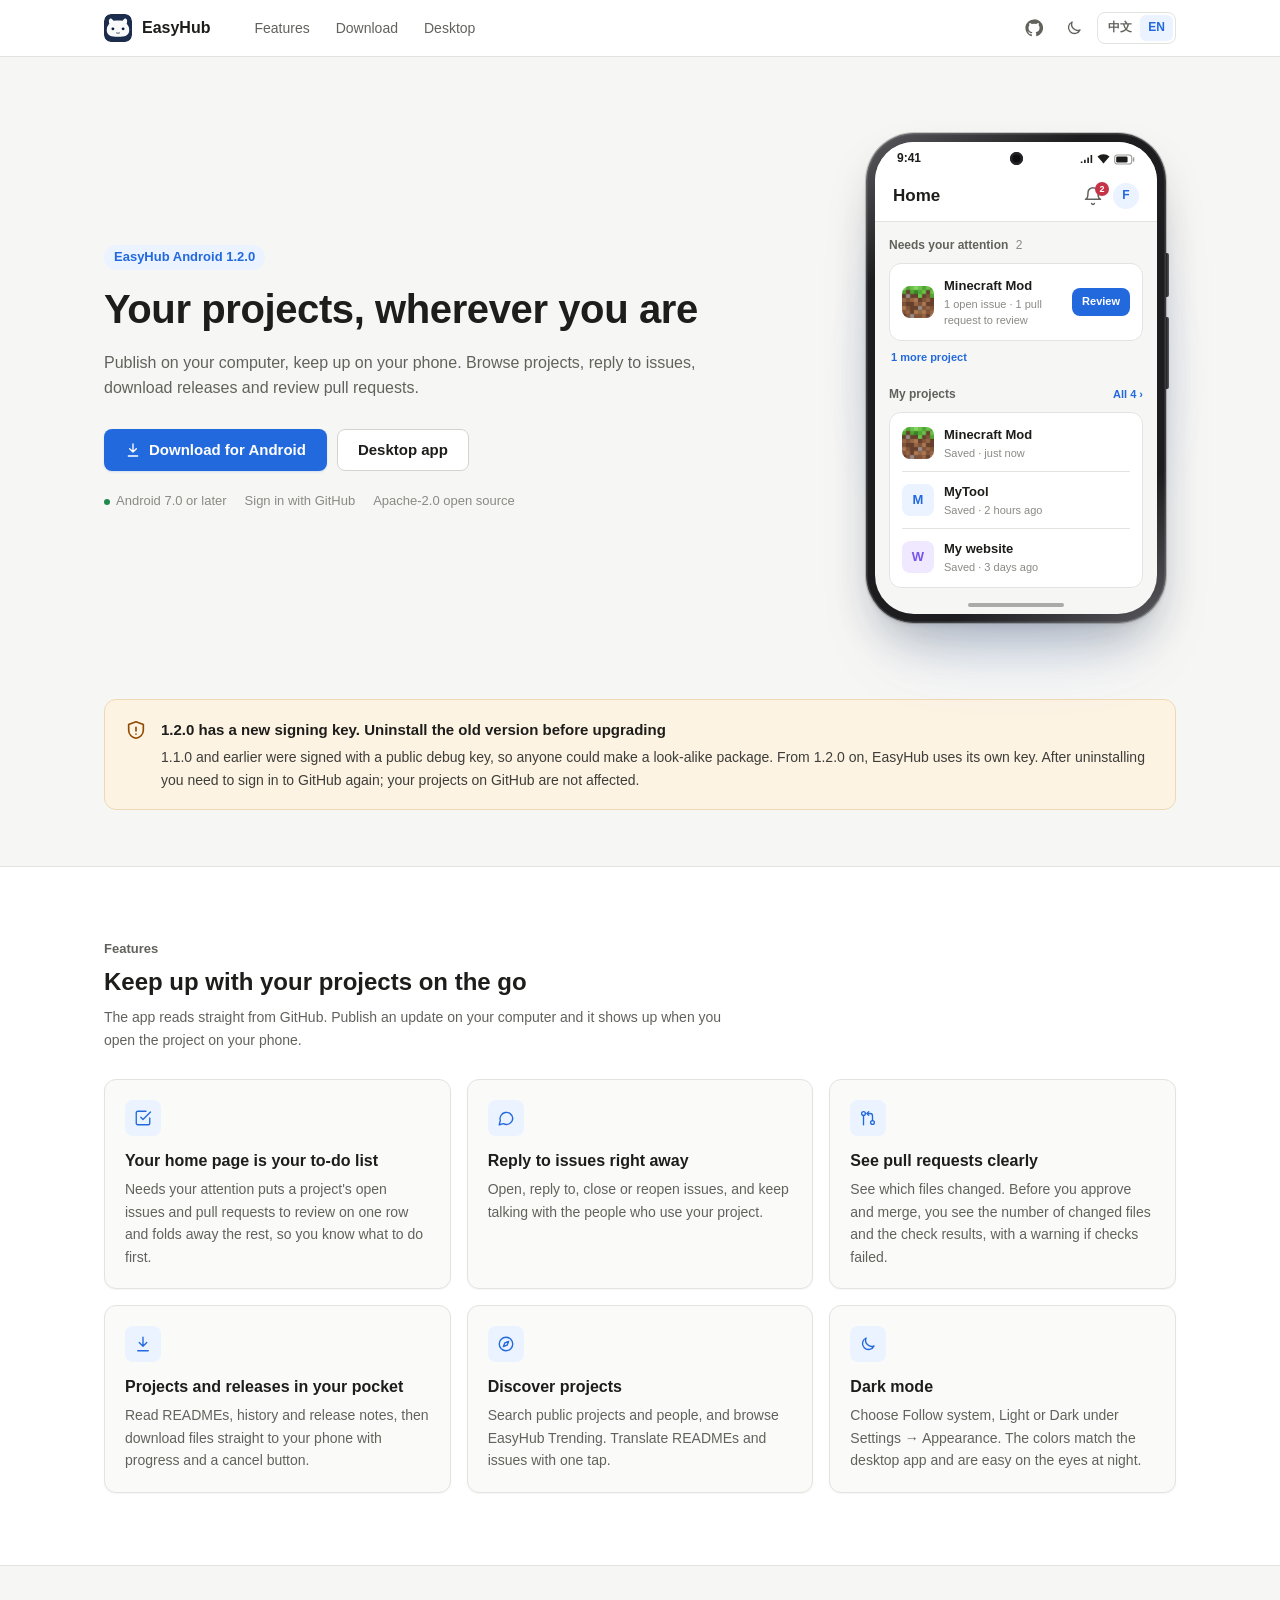
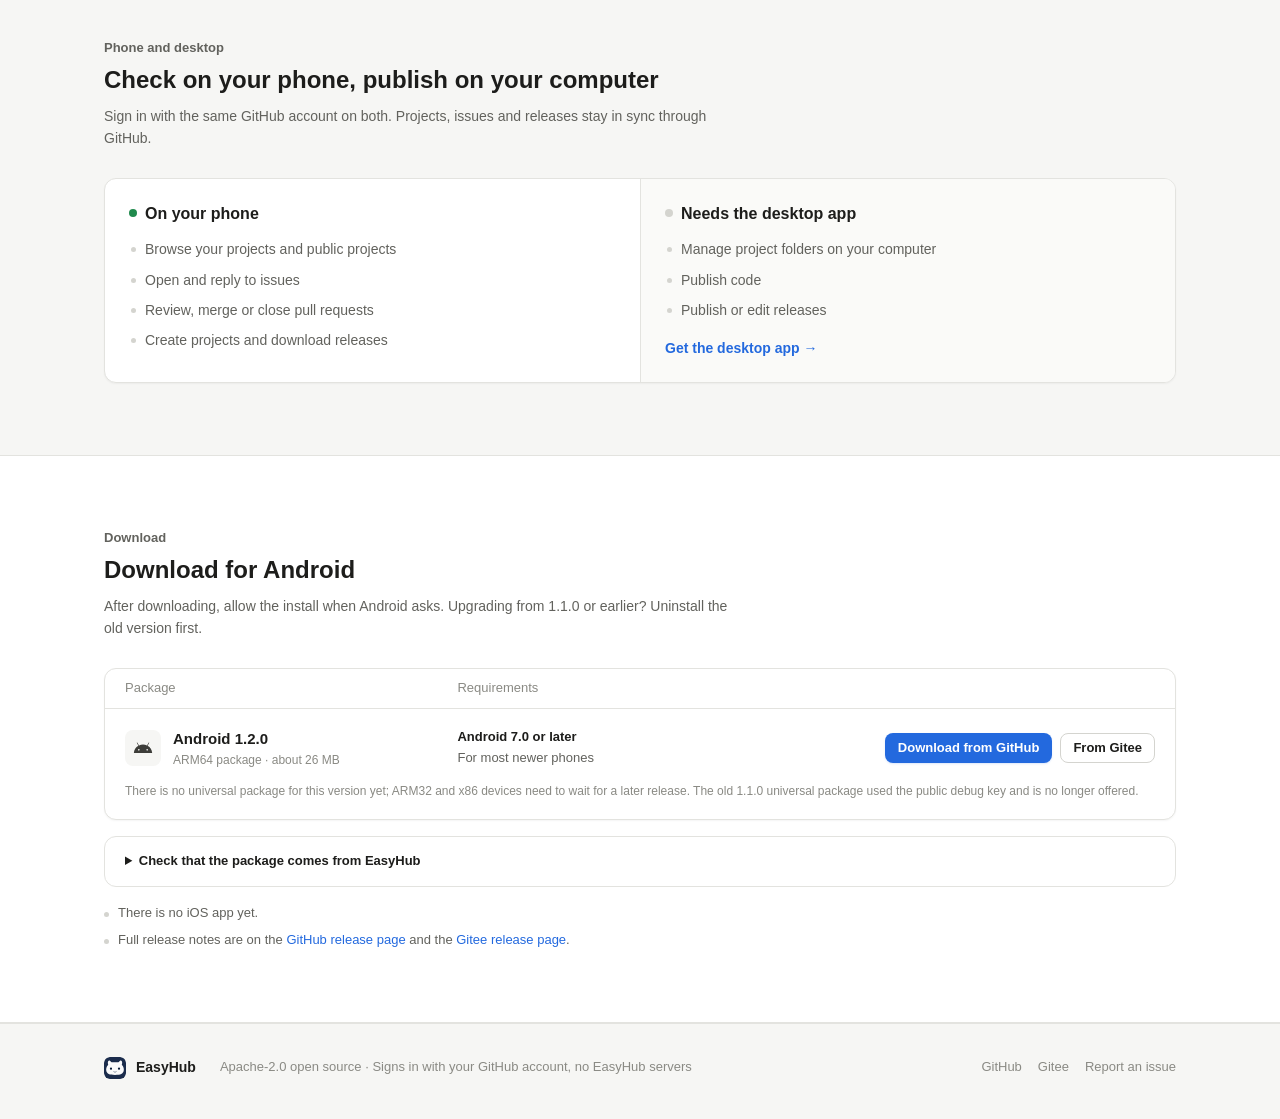
==== commit 6e91aef6: "改进：Android 页的手机示意换成更精致的机身 - 粗黑边框换成细边框和金属渐变边缘，圆角更大，阴影分层更柔和 - 加上挖孔摄像头、侧边按键、底部手势条和真实样式的信号、Wi-Fi、电量图标 - " ====
--- a/android-en.html
+++ b/android-en.html
@@ -98,7 +98,17 @@
     </div>
     <div class="phone-stage" aria-hidden="true">
       <div class="phone">
-        <div class="phone-status"><span>9:41</span><span class="phone-status-icons"><i></i><i></i><b></b></span></div>
+        <span class="phone-key phone-key-power"></span><span class="phone-key phone-key-volume"></span>
+        <div class="phone-screen">
+        <div class="phone-status">
+          <span>9:41</span>
+          <span class="phone-camera"></span>
+          <span class="phone-status-icons">
+            <svg viewBox="0 0 16 12" fill="currentColor"><path d="M1 9h2v2H1zM5 7h2v4H5zM9 4h2v7H9zM13 1h2v10h-2z"/></svg>
+            <svg viewBox="0 0 16 12" fill="currentColor"><path d="M8 11.5 15.4 3A11.2 11.2 0 0 0 .6 3Z"/></svg>
+            <svg class="phone-battery" viewBox="0 0 24 12" fill="none" stroke="currentColor"><rect x=".75" y=".75" width="19.5" height="10.5" rx="3" stroke-width="1.2" opacity=".45"/><rect x="2.5" y="2.5" width="13" height="7" rx="1.6" fill="currentColor" stroke="none"/><path d="M22.4 4.2v3.6" stroke-width="1.6" stroke-linecap="round" opacity=".45"/></svg>
+          </span>
+        </div>
         <div class="phone-bar">
           <strong>Home</strong>
           <span class="phone-bell"><svg viewBox="0 0 24 24" fill="none" stroke="currentColor" stroke-width="1.8" stroke-linecap="round" stroke-linejoin="round"><path d="M6 8a6 6 0 0 1 12 0c0 7 3 8 3 8H3s3-1 3-8"/><path d="M10.3 21a1.9 1.9 0 0 0 3.4 0"/></svg><em>2</em></span>
@@ -119,6 +129,8 @@
             <div class="phone-row"><span class="phone-icon violet">W</span><div><strong>My website</strong><small>Saved · 3 days ago</small></div></div>
           </div>
         </div>
+        <span class="phone-gesture"></span>
+        </div>
       </div>
     </div>
   </div>
--- a/assets/android.css
+++ b/assets/android.css
@@ -4,21 +4,30 @@
 .hero-kicker{display:inline-block;margin-bottom:14px;padding:2px 10px;border-radius:999px;background:var(--primary-soft);color:var(--primary);font-size:13px;font-weight:600}
 
 /* 手机示意：配色与 Android 1.2.0 首页一致，跟随网页深浅色 */
-.phone-stage{display:flex;justify-content:center}
-.phone{width:300px;border:8px solid var(--ink);border-radius:36px;background:var(--bg);overflow:hidden;box-shadow:var(--shadow-raised)}
-:root[data-theme="dark"] .phone{border-color:#3a3a36}
-.phone-status{display:flex;justify-content:space-between;align-items:center;padding:8px 18px 4px;font-size:11px;font-weight:600;color:var(--ink)}
-.phone-status-icons{display:flex;gap:3px;align-items:center}
-.phone-status-icons i{width:4px;height:8px;border-radius:1px;background:currentColor}
-.phone-status-icons i+i{height:10px}
-.phone-status-icons b{width:16px;height:8px;margin-left:3px;border:1.5px solid currentColor;border-radius:2px}
-.phone-bar{display:flex;align-items:center;gap:10px;padding:8px 16px 10px;background:var(--surface);border-bottom:1px solid var(--line)}
+/* 机身：细边框 + 金属渐变边缘 + 柔和的分层阴影，背后一圈主色光晕 */
+.phone-stage{position:relative;display:flex;justify-content:center;padding:12px 0}
+.phone-stage::before{content:"";position:absolute;inset:6% -8%;border-radius:50%;background:radial-gradient(closest-side,color-mix(in srgb,var(--primary) 16%,transparent),transparent);filter:blur(8px);z-index:0}
+.phone{--frame:#1d1d1f;--edge:#5a5a5f;position:relative;z-index:1;width:300px;padding:9px;border-radius:48px;
+  background:linear-gradient(145deg,var(--edge),var(--frame) 22%,var(--frame) 78%,var(--edge));
+  box-shadow:0 0 0 1px rgba(0,0,0,.18),inset 0 0 0 1.5px rgba(255,255,255,.14),0 2px 4px rgba(29,29,27,.08),0 24px 48px -12px rgba(29,29,27,.28),0 48px 80px -40px rgba(35,105,222,.25)}
+:root[data-theme="dark"] .phone{--frame:#2a2a2d;--edge:#6b6b70;box-shadow:0 0 0 1px rgba(255,255,255,.06),inset 0 0 0 1.5px rgba(255,255,255,.12),0 24px 48px -12px rgba(0,0,0,.6),0 48px 80px -40px rgba(76,141,255,.3)}
+.phone-key{position:absolute;right:-3px;width:3px;border-radius:0 2px 2px 0;background:linear-gradient(90deg,var(--frame),var(--edge))}
+.phone-key-power{top:120px;height:44px}
+.phone-key-volume{top:184px;height:72px}
+.phone-screen{position:relative;border-radius:39px;overflow:hidden;background:var(--bg)}
+.phone-status{position:relative;display:flex;justify-content:space-between;align-items:center;height:34px;padding:0 22px;font-size:12px;font-weight:600;color:var(--ink);background:var(--surface)}
+.phone-camera{position:absolute;left:50%;top:10px;width:13px;height:13px;margin-left:-6.5px;border-radius:50%;background:#0d0d0f;box-shadow:inset 0 0 0 2.5px #232328}
+.phone-status-icons{display:flex;gap:4px;align-items:center}
+.phone-status-icons svg{width:13px;height:10px;display:block}
+.phone-status-icons .phone-battery{width:21px;height:11px}
+.phone-gesture{position:absolute;left:50%;bottom:7px;width:96px;height:4px;margin-left:-48px;border-radius:2px;background:var(--ink);opacity:.35}
+.phone-bar{display:flex;align-items:center;gap:10px;padding:6px 18px 12px;background:var(--surface);border-bottom:1px solid var(--line)}
 .phone-bar strong{font-size:17px;font-weight:700;margin-right:auto}
 .phone-bell{position:relative;color:var(--muted)}
 .phone-bell svg{width:20px;height:20px;display:block}
 .phone-bell em{position:absolute;top:-4px;right:-6px;min-width:14px;height:14px;padding:0 3px;border-radius:7px;background:#c53347;color:#fff;font-size:9px;font-style:normal;font-weight:700;line-height:14px;text-align:center}
 .phone-avatar{display:grid;place-items:center;width:26px;height:26px;border-radius:50%;background:var(--primary-soft);color:var(--primary);font-size:12px;font-weight:700}
-.phone-body{padding:14px 14px 18px;min-height:380px}
+.phone-body{padding:14px 14px 26px;min-height:390px}
 .phone-label{font-size:12px;font-weight:600;color:var(--muted)}
 .phone-label span{margin-left:4px;color:var(--faint);font-weight:500}
 .phone-card{margin-top:8px;background:var(--surface);border:1px solid var(--line);border-radius:12px}
@@ -74,6 +83,7 @@
   .split-col+.split-col{border-left:0;border-top:1px solid var(--line)}
 }
 @media (max-width:480px){
-  .phone{width:min(300px,100%)}
+  .phone{width:min(300px,calc(100% - 8px))}
+  .phone-stage::before{inset:6% 0}
   .verify dl{grid-template-columns:1fr}
 }
